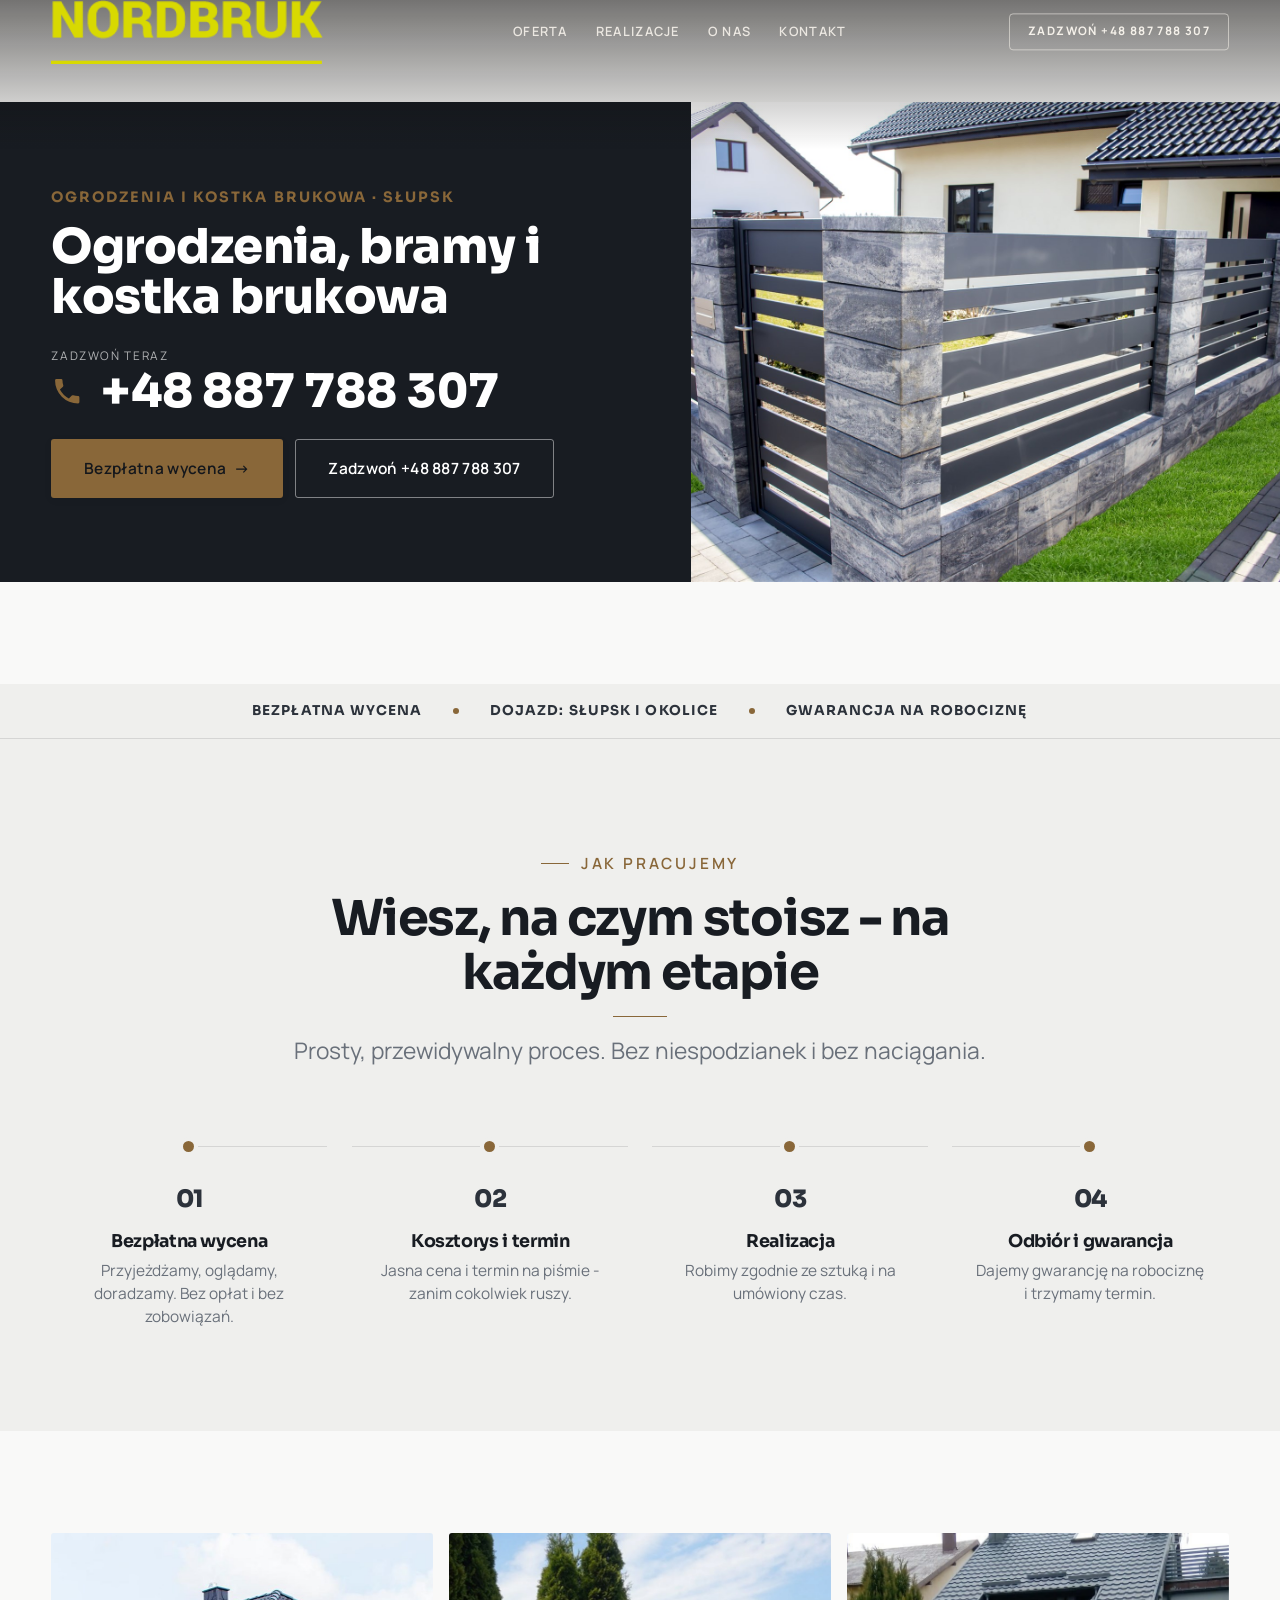
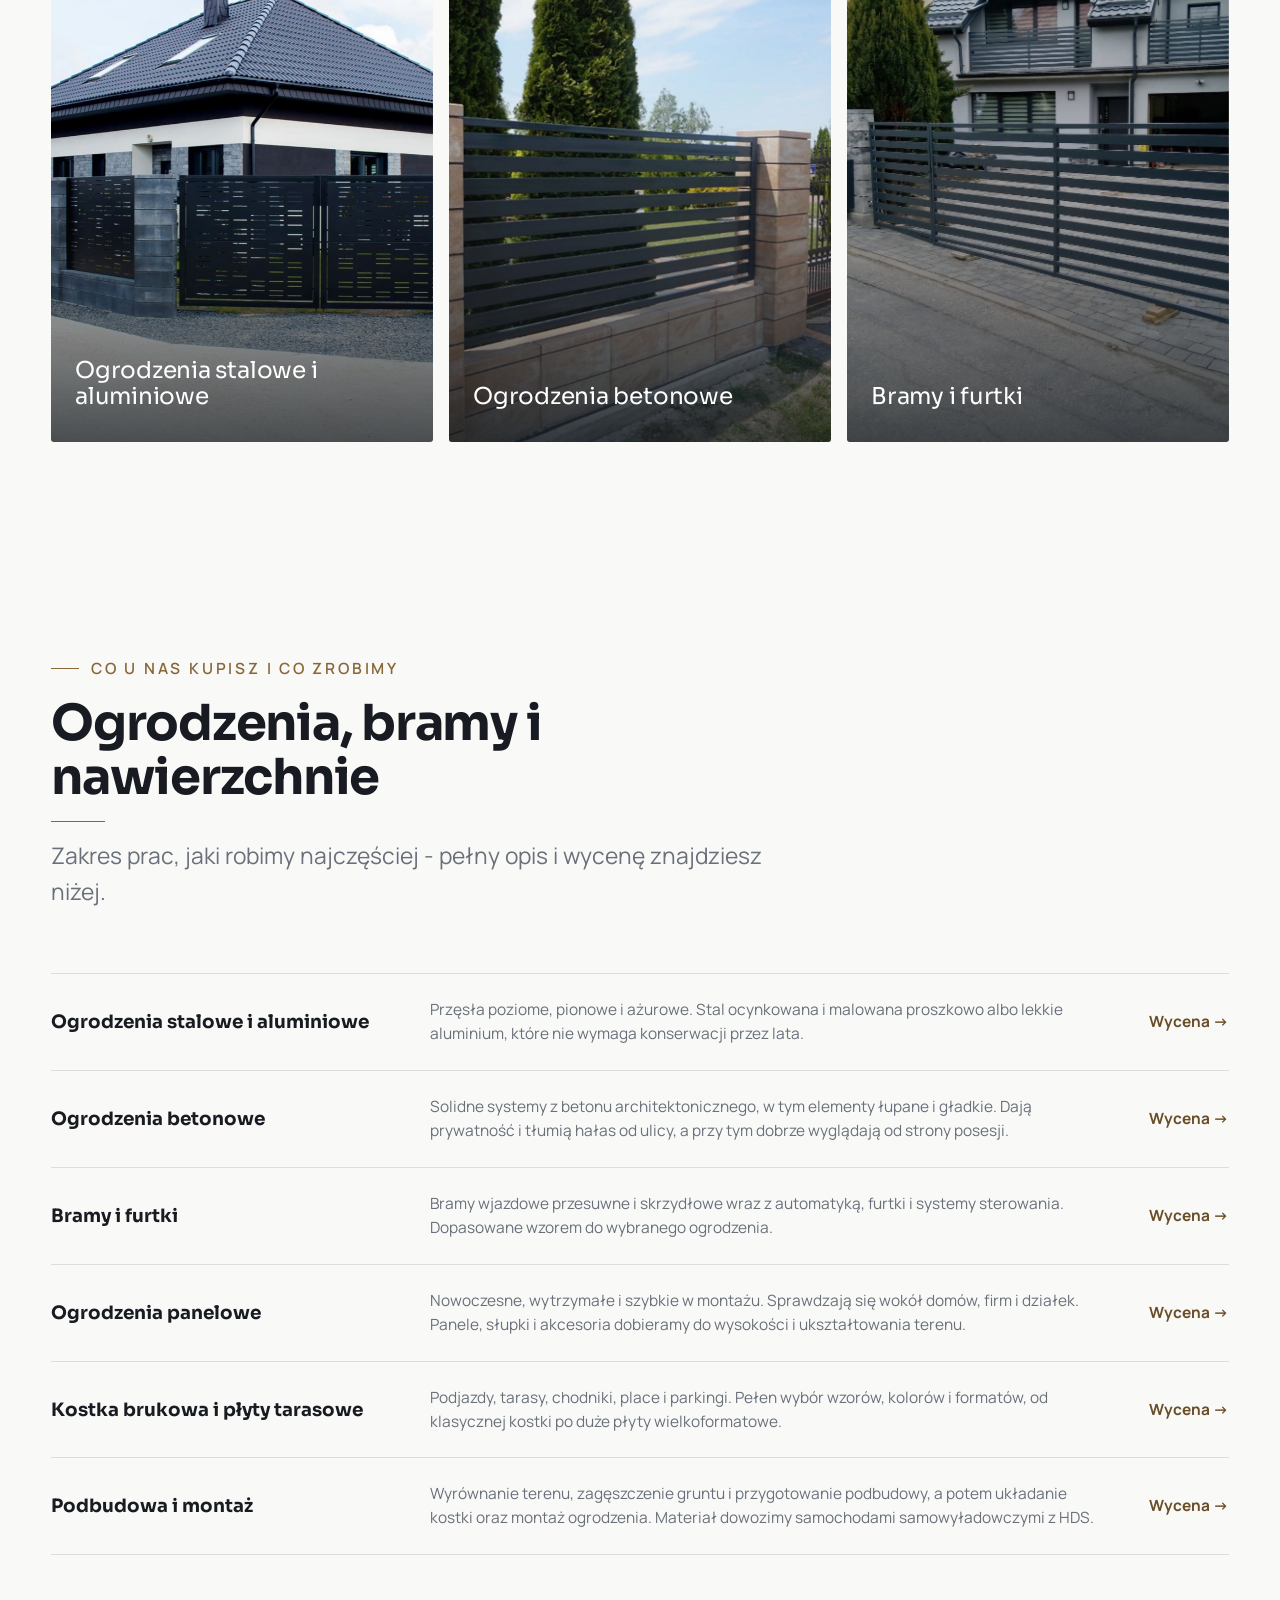
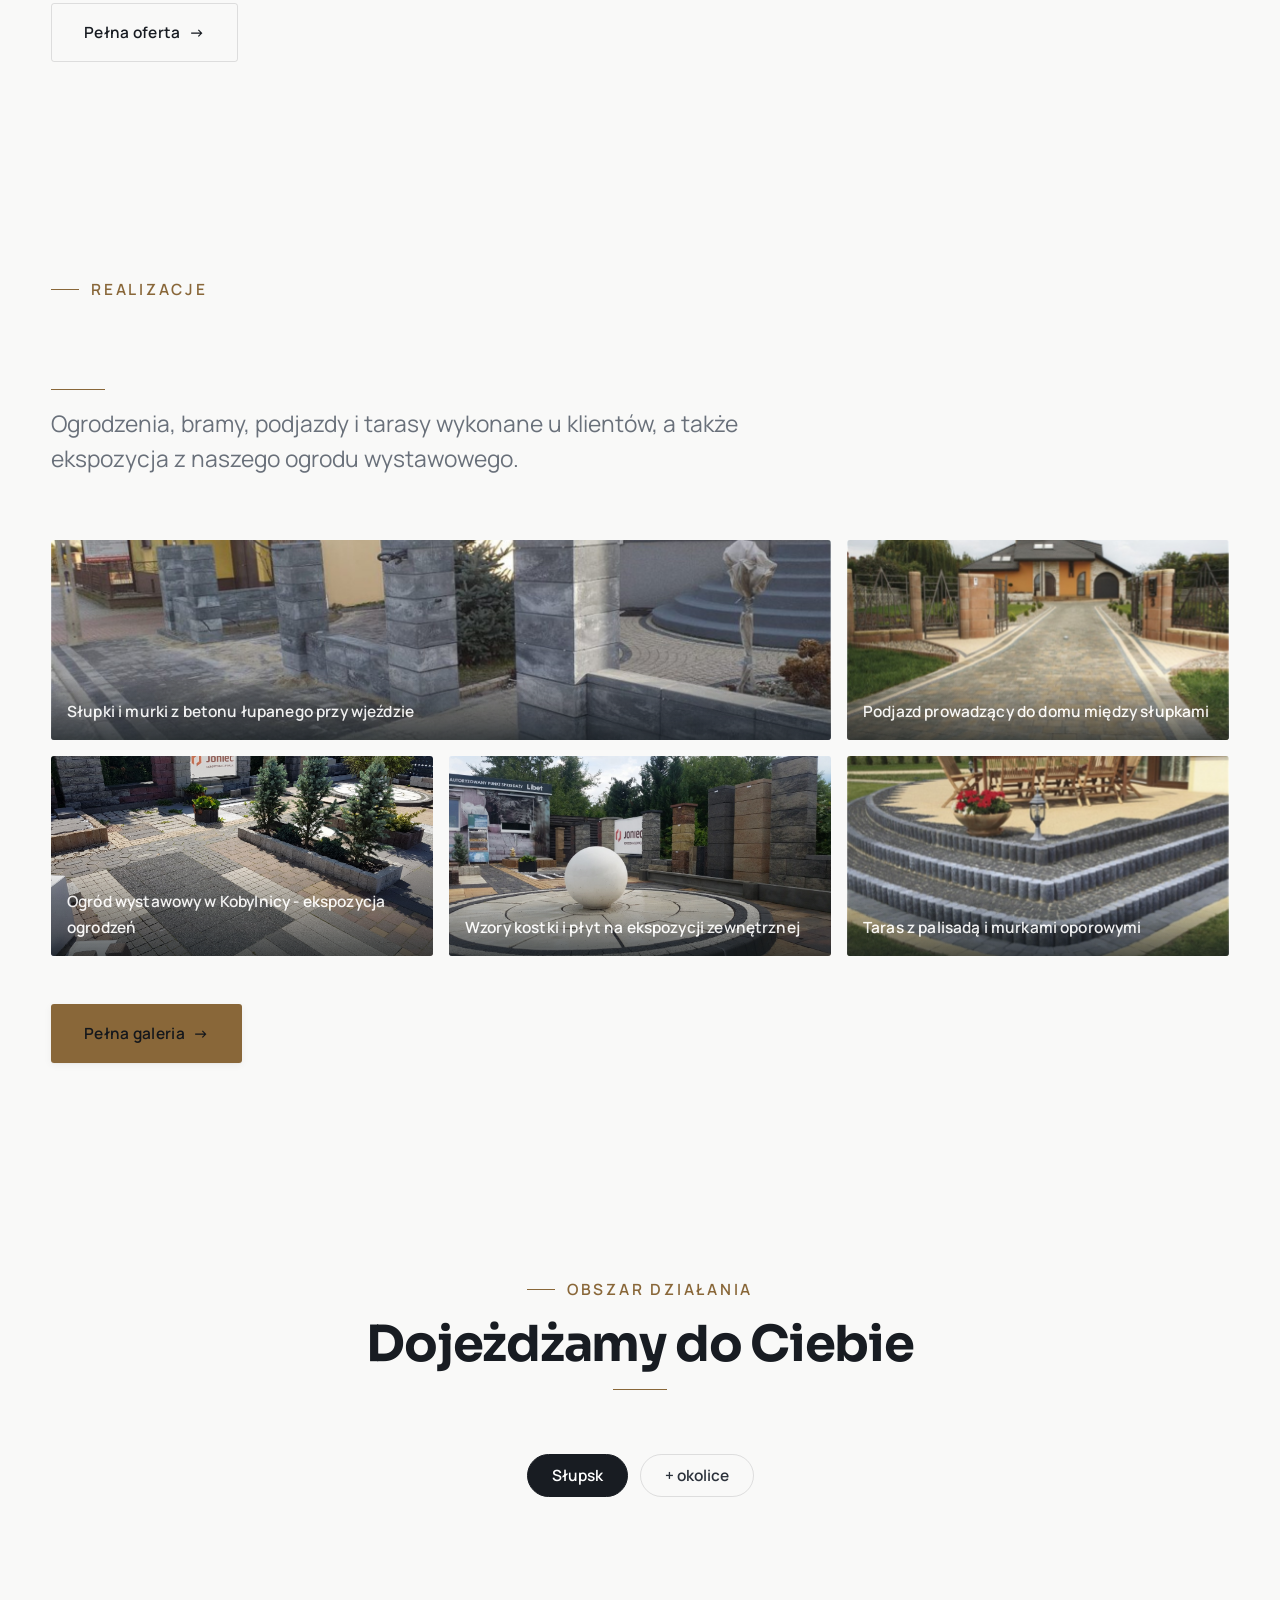
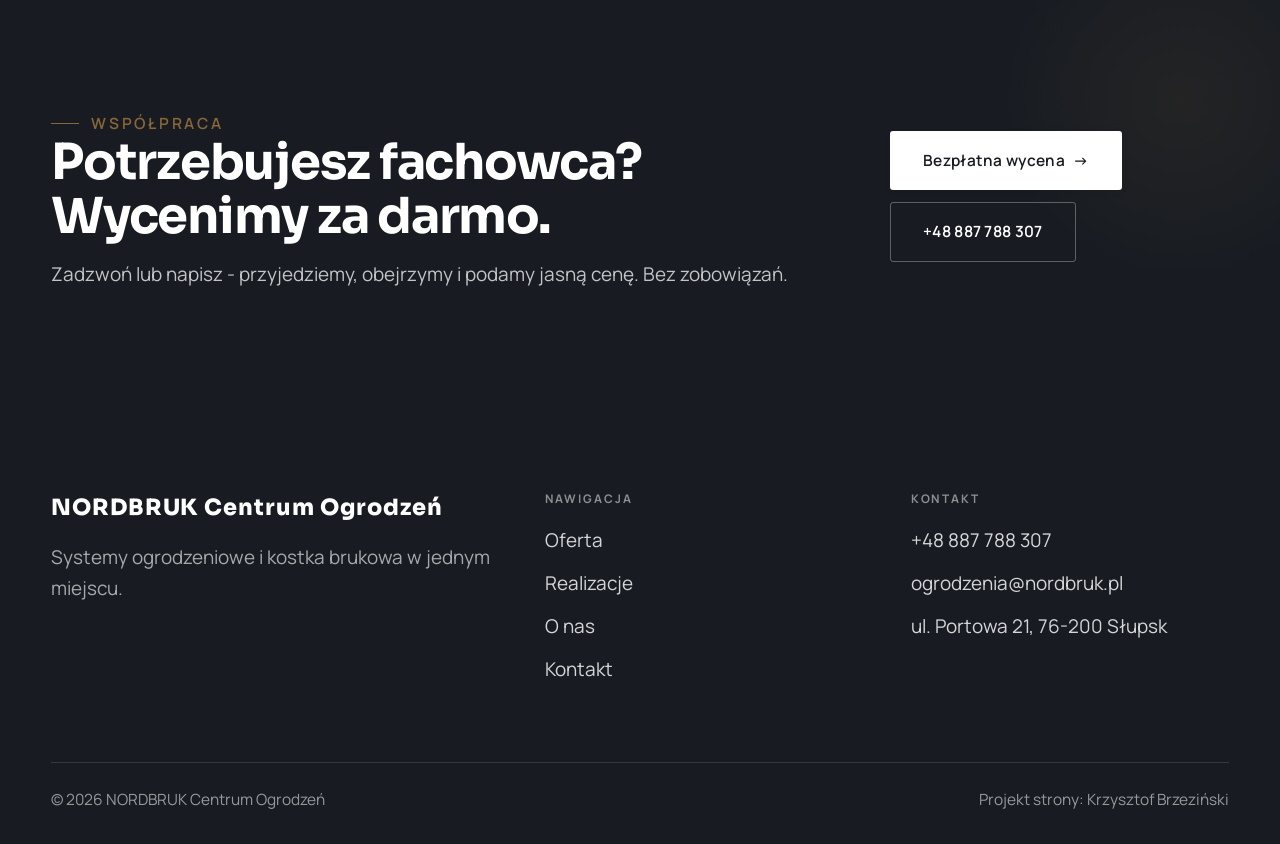
==== index.html @ c4a58d05 "Strona demo: nordbruk-centrum-ogrodzen" ====
<!DOCTYPE html>
<html lang="pl">
<head>
<meta charset="UTF-8">
<meta name="viewport" content="width=device-width, initial-scale=1.0">
<title>NORDBRUK Centrum Ogrodzeń - Ogrodzenia i kostka brukowa · Słupsk</title>
<meta name="description" content="NORDBRUK Centrum Ogrodzeń w Słupsku - systemy ogrodzeniowe panelowe, betonowe, stalowe i aluminiowe, bramy i furtki oraz kostka brukowa. Sprzedaż, doradztwo, projekt i montaż. Ogród wystawowy w Kobylnicy, salon przy ul. Portowej 21 w Słupsku. Zadzwoń: 887 788 307.">
<link rel="preconnect" href="https://fonts.googleapis.com">
<link rel="preconnect" href="https://fonts.gstatic.com" crossorigin>
<link href="https://fonts.googleapis.com/css2?family=Sora:wght@600;700;800&family=Manrope:wght@400;500;600&display=swap" rel="stylesheet">
<link rel="stylesheet" href="assets/styles.css">
</head>
<body>

<header class="nav">
  <div class="wrap nav-inner">
    <a class="brand brand-has-logo" href="index.html"><img class="brand-logo" src="img/logo.png" alt="NORDBRUK Centrum Ogrodzeń"></a>
    <nav class="nav-links">
      <a href="oferta.html">Oferta</a>
      <a href="realizacje.html">Realizacje</a>
      <a href="o-nas.html">O nas</a>
      <a href="kontakt.html">Kontakt</a>
      <a href="tel:+48887788307" class="btn btn-accent">Zadzwoń +48 887 788 307</a>
    </nav>
    <button class="nav-toggle" aria-label="Menu"><span></span><span></span><span></span></button>
  </div>
</header>

<section class="hero-fach">
  <img class="hf-photo" src="img/hero.jpg" data-rotate="img/g13.jpg|img/g14.jpg" alt="NORDBRUK Centrum Ogrodzeń">
  <div class="hf-panel">
      <span class="hf-kicker">Ogrodzenia i kostka brukowa · Słupsk</span>
      <h1 class="hf-title">Ogrodzenia, bramy i kostka brukowa</h1>
      <a class="hf-phone" href="tel:+48887788307"><span class="hf-phone-lab">Zadzwoń teraz</span><span class="hf-phone-num"><svg class="ico-tel" width="16" height="16" viewBox="0 0 24 24" fill="none" aria-hidden="true"><path d="M6.6 10.8a15.5 15.5 0 0 0 6.6 6.6l2.2-2.2a1 1 0 0 1 1-.24 11.4 11.4 0 0 0 3.6.58 1 1 0 0 1 1 1V20a1 1 0 0 1-1 1A17 17 0 0 1 3 4a1 1 0 0 1 1-1h3.5a1 1 0 0 1 1 1c0 1.25.2 2.46.58 3.6a1 1 0 0 1-.25 1l-2.23 2.2Z" fill="currentColor"/></svg> +48 887 788 307</span></a>
      <div class="hf-actions">
        <a href="kontakt.html" class="btn btn-accent">Bezpłatna wycena <span class="arr">→</span></a>
        <a href="tel:+48887788307" class="btn btn-ghost hf-ghost">Zadzwoń +48 887 788 307</a>
      </div>
  </div>
</section>
<section class="fach-promise">
  <div class="wrap">
    <ul class="fp-row reveal"><li>Bezpłatna wycena</li><li>Dojazd: Słupsk i okolice</li><li>Gwarancja na robociznę</li></ul>
  </div>
</section>
<section class="proces fachowcy">
  <div class="wrap">
    <div class="head center reveal">
      <span class="eyebrow">Jak pracujemy</span>
      <h2>Wiesz, na czym stoisz - na każdym etapie</h2>
      <p>Prosty, przewidywalny proces. Bez niespodzianek i bez naciągania.</p>
    </div>
    <ol class="proces-line">
      <li class="reveal"><span class="pno">01</span><h3>Bezpłatna wycena</h3><p>Przyjeżdżamy, oglądamy, doradzamy. Bez opłat i bez zobowiązań.</p></li>
      <li class="reveal"><span class="pno">02</span><h3>Kosztorys i termin</h3><p>Jasna cena i termin na piśmie - zanim cokolwiek ruszy.</p></li>
      <li class="reveal"><span class="pno">03</span><h3>Realizacja</h3><p>Robimy zgodnie ze sztuką i na umówiony czas.</p></li>
      <li class="reveal"><span class="pno">04</span><h3>Odbiór i gwarancja</h3><p>Dajemy gwarancję na robociznę i trzymamy termin.</p></li>
    </ol>
  </div>
</section>
<section class="gateways-band">
  <div class="wrap">
    <div class="gateways">
      <a href="oferta.html" class="gateway reveal"><img src="img/g1.jpg" alt="Ogrodzenia stalowe i aluminiowe" loading="lazy"><span class="g-ttl">Ogrodzenia stalowe i aluminiowe</span></a>
      <a href="oferta.html" class="gateway reveal"><img src="img/g2.jpg" alt="Ogrodzenia betonowe" loading="lazy"><span class="g-ttl">Ogrodzenia betonowe</span></a>
      <a href="oferta.html" class="gateway reveal"><img src="img/g3.jpg" alt="Bramy i furtki" loading="lazy"><span class="g-ttl">Bramy i furtki</span></a>
    </div>
  </div>
</section>
<section class="fach-uslugi">
  <div class="wrap">
    <div class="head reveal">
      <span class="eyebrow">Co u nas kupisz i co zrobimy</span>
      <h2>Ogrodzenia, bramy i nawierzchnie</h2>
      <p>Zakres prac, jaki robimy najczęściej - pełny opis i wycenę znajdziesz niżej.</p>
    </div>
    <ul class="fu-list">
      <li class="fu-row reveal"><div class="fu-name">Ogrodzenia stalowe i aluminiowe</div><div class="fu-desc">Przęsła poziome, pionowe i ażurowe. Stal ocynkowana i malowana proszkowo albo lekkie aluminium, które nie wymaga konserwacji przez lata.</div><a class="fu-cta" href="kontakt.html">Wycena <span class="arr">→</span></a></li>
      <li class="fu-row reveal"><div class="fu-name">Ogrodzenia betonowe</div><div class="fu-desc">Solidne systemy z betonu architektonicznego, w tym elementy łupane i gładkie. Dają prywatność i tłumią hałas od ulicy, a przy tym dobrze wyglądają od strony posesji.</div><a class="fu-cta" href="kontakt.html">Wycena <span class="arr">→</span></a></li>
      <li class="fu-row reveal"><div class="fu-name">Bramy i furtki</div><div class="fu-desc">Bramy wjazdowe przesuwne i skrzydłowe wraz z automatyką, furtki i systemy sterowania. Dopasowane wzorem do wybranego ogrodzenia.</div><a class="fu-cta" href="kontakt.html">Wycena <span class="arr">→</span></a></li>
      <li class="fu-row reveal"><div class="fu-name">Ogrodzenia panelowe</div><div class="fu-desc">Nowoczesne, wytrzymałe i szybkie w montażu. Sprawdzają się wokół domów, firm i działek. Panele, słupki i akcesoria dobieramy do wysokości i ukształtowania terenu.</div><a class="fu-cta" href="kontakt.html">Wycena <span class="arr">→</span></a></li>
      <li class="fu-row reveal"><div class="fu-name">Kostka brukowa i płyty tarasowe</div><div class="fu-desc">Podjazdy, tarasy, chodniki, place i parkingi. Pełen wybór wzorów, kolorów i formatów, od klasycznej kostki po duże płyty wielkoformatowe.</div><a class="fu-cta" href="kontakt.html">Wycena <span class="arr">→</span></a></li>
      <li class="fu-row reveal"><div class="fu-name">Podbudowa i montaż</div><div class="fu-desc">Wyrównanie terenu, zagęszczenie gruntu i przygotowanie podbudowy, a potem układanie kostki oraz montaż ogrodzenia. Materiał dowozimy samochodami samowyładowczymi z HDS.</div><a class="fu-cta" href="kontakt.html">Wycena <span class="arr">→</span></a></li>
    </ul>
    <div style="margin-top:var(--space-7)" class="reveal"><a href="oferta.html" class="btn btn-ghost">Pełna oferta <span class="arr">→</span></a></div>
  </div>
</section>
<section>
  <div class="wrap">
    <div class="head reveal">
      <span class="eyebrow">Realizacje</span>
      <h2>Nasze realizacje</h2>
      <p>Ogrodzenia, bramy, podjazdy i tarasy wykonane u klientów, a także ekspozycja z naszego ogrodu wystawowego.</p>
    </div>
    <div class="gallery">
      <div class="tile t-two3 reveal"><img src="img/g4.jpg" alt="Słupki i murki z betonu łupanego przy wjeździe" loading="lazy"><div class="cap">Słupki i murki z betonu łupanego przy wjeździe</div></div>
      <div class="tile t-third reveal"><img src="img/g5.jpg" alt="Podjazd prowadzący do domu między słupkami" loading="lazy"><div class="cap">Podjazd prowadzący do domu między słupkami</div></div>
      <div class="tile t-third reveal"><img src="img/g6.jpg" alt="Ogród wystawowy w Kobylnicy - ekspozycja ogrodzeń" loading="lazy"><div class="cap">Ogród wystawowy w Kobylnicy - ekspozycja ogrodzeń</div></div>
      <div class="tile t-third reveal"><img src="img/g7.jpg" alt="Wzory kostki i płyt na ekspozycji zewnętrznej" loading="lazy"><div class="cap">Wzory kostki i płyt na ekspozycji zewnętrznej</div></div>
      <div class="tile t-third reveal"><img src="img/g8.jpg" alt="Taras z palisadą i murkami oporowymi" loading="lazy"><div class="cap">Taras z palisadą i murkami oporowymi</div></div>
    </div>
    <div style="margin-top:var(--space-7)" class="reveal"><a href="realizacje.html" class="btn btn-accent">Pełna galeria <span class="arr">→</span></a></div>
  </div>
</section>
<section class="obszar">
  <div class="wrap">
    <div class="head center reveal">
      <span class="eyebrow">Obszar działania</span>
      <h2>Dojeżdżamy do Ciebie</h2>
    </div>
    <ul class="obszar-list reveal"><li class="is-home">Słupsk</li><li>+ okolice</li></ul>
  </div>
</section>
<section class="cta">
  <div class="wrap">
    <div class="reveal">
      <span class="eyebrow">Współpraca</span>
      <h2>Potrzebujesz fachowca? Wycenimy za darmo.</h2>
      <p>Zadzwoń lub napisz - przyjedziemy, obejrzymy i podamy jasną cenę. Bez zobowiązań.</p>
    </div>
    <div class="cta-actions reveal">
      <a href="kontakt.html" class="btn btn-light">Bezpłatna wycena <span class="arr">→</span></a>
      <a href="tel:+48887788307" class="btn btn-ghost" style="color:#fff;border-color:rgba(255,255,255,.3)">+48 887 788 307</a>
    </div>
  </div>
</section>

<footer>
  <div class="wrap">
    <div class="foot-grid">
      <div class="foot-brand">
        <div class="name">NORDBRUK Centrum Ogrodzeń</div>
        <p>Systemy ogrodzeniowe i kostka brukowa w jednym miejscu.</p>
      </div>
      <div class="foot-col">
        <h4>Nawigacja</h4>
        <a href="oferta.html">Oferta</a>
        <a href="realizacje.html">Realizacje</a>
        <a href="o-nas.html">O nas</a>
        <a href="kontakt.html">Kontakt</a>
      </div>
      <div class="foot-col">
        <h4>Kontakt</h4>
        <a href="tel:+48887788307">+48 887 788 307</a>
        <a href="mailto:ogrodzenia@nordbruk.pl">ogrodzenia@nordbruk.pl</a>
        <p>ul. Portowa 21, 76-200 Słupsk</p>
      </div>
    </div>
    <div class="foot-bot">
      <span>© 2026 NORDBRUK Centrum Ogrodzeń</span>
      <span>Projekt strony: Krzysztof Brzeziński</span>
    </div>
  </div>
</footer>
<div class="sticky-call"><a class="sc-call" href="tel:+48887788307"><svg class="ico-tel" width="16" height="16" viewBox="0 0 24 24" fill="none" aria-hidden="true"><path d="M6.6 10.8a15.5 15.5 0 0 0 6.6 6.6l2.2-2.2a1 1 0 0 1 1-.24 11.4 11.4 0 0 0 3.6.58 1 1 0 0 1 1 1V20a1 1 0 0 1-1 1A17 17 0 0 1 3 4a1 1 0 0 1 1-1h3.5a1 1 0 0 1 1 1c0 1.25.2 2.46.58 3.6a1 1 0 0 1-.25 1l-2.23 2.2Z" fill="currentColor"/></svg> Zadzwoń</a><a class="sc-quote" href="kontakt.html">Bezpłatna wycena</a></div>

<script src="assets/main.js"></script>
</body>
</html>
---- assets/styles.css ----
/* ============================================================
   STOLBASZ — premium, architektoniczny B2B fit-out
   Jasna paleta, zero brązu. System wg premium-web-craft.
   Projekt strony: Krzysztof Brzeziński
   ============================================================ */

:root{
  /* PALETA — jasna, architektoniczna, chłodna */
  --paper:#F3F4F6;          /* główne tło */
  --paper-2:#E4E7EB;        /* sekcje alternatywne (chłodny jasny szary) */
  --paper-3:#E4E7EB;        /* delikatne wypełnienia */
  --ink:#181C22;            /* tekst główny — chłodny grafit */
  --ink-soft:#2C323B;       /* nagłówki drugorzędne */
  --muted:#69707A;          /* tekst poboczny */
  --line:rgba(24,28,34,.12);/* hairline */
  --accent:#F2CE1B;         /* stonowany petrol-slate — jedyny akcent */
  --accent-d:#C9A400;
  --accent-soft:rgba(242,206,27,.10);
  --dark:#181C22;           /* sekcje ciemne (stopka/CTA) */

  /* ODSTĘPY — skala 4/8 */
  --space-1:4px; --space-2:8px; --space-3:12px; --space-4:16px; --space-5:24px;
  --space-6:32px; --space-7:48px; --space-8:64px; --space-9:96px; --space-10:128px;

  /* TYPOGRAFIA — fluid clamp() (skala podbita 16.07.2026: większe, czytelniejsze litery — uwaga Adama) */
  --text-sm:clamp(.9rem,.87rem + .12vw,1rem);
  --text-base:clamp(1.08rem,1.04rem + .18vw,1.2rem);
  --text-lg:clamp(1.24rem,1.15rem + .34vw,1.44rem);
  --text-h3:clamp(1.34rem,1.22rem + .55vw,1.66rem);
  --text-h2:clamp(2.1rem,1.66rem + 2.1vw,3.1rem);
  --text-h1:clamp(2.9rem,2.1rem + 4vw,5.1rem);

  /* PROMIENIE — architektoniczne, raczej ostre */
  --r-sm:3px; --r-md:6px; --r-lg:10px;

  /* RUCH */
  --ease:cubic-bezier(.25,.46,.45,.94); --dur:.24s;

  /* CIENIE — miękkie, warstwowe */
  --sh-sm:0 1px 2px rgba(16,24,32,.04), 0 2px 8px rgba(16,24,32,.05);
  --sh-md:0 2px 6px rgba(16,24,32,.05), 0 12px 28px -8px rgba(16,24,32,.12);
  --sh-lg:0 6px 14px rgba(16,24,32,.07), 0 26px 56px -18px rgba(16,24,32,.22);

  --hairline:1px solid var(--line);

  --font-display:'Sora','Manrope',sans-serif;
  --font-body:'Manrope',sans-serif;
}

*{box-sizing:border-box;margin:0;padding:0}
html{scroll-behavior:smooth}
body{
  font-family:var(--font-body);
  font-size:var(--text-base);
  line-height:1.65;
  color:var(--ink);
  background:var(--paper);
  -webkit-font-smoothing:antialiased;
  text-rendering:optimizeLegibility;
}
img{max-width:100%;display:block}
a{color:inherit;text-decoration:none}

.wrap{width:min(92%,1180px);margin-inline:auto}
section{padding-block:clamp(52px,6.5vw,96px)}

h1,h2,h3{font-family:var(--font-display);font-weight:700;line-height:1.08;letter-spacing:-.02em;color:var(--ink)}
h1{font-size:var(--text-h1);letter-spacing:-.035em}
h2{font-size:var(--text-h2);letter-spacing:-.025em}
h3{font-size:var(--text-h3)}
p{max-width:65ch}

.eyebrow{
  font-family:var(--font-body);
  font-size:var(--text-sm);
  font-weight:600;
  letter-spacing:.18em;
  text-transform:uppercase;
  color:var(--accent);
  display:inline-flex;align-items:center;gap:var(--space-3);
}
.eyebrow::before{content:"";width:28px;height:1px;background:var(--accent);display:inline-block}

.muted{color:var(--muted)}
.lead{font-size:var(--text-lg);line-height:1.55;color:var(--ink-soft);max-width:50ch}

/* ---------- BUTTONS ---------- */
.btn{
  display:inline-flex;align-items:center;gap:var(--space-2);
  font-weight:600;font-size:var(--text-sm);letter-spacing:.02em;
  padding:var(--space-4) var(--space-6);
  border-radius:var(--r-sm);
  transition:transform var(--dur) var(--ease),box-shadow var(--dur) var(--ease),background var(--dur) var(--ease);
  cursor:pointer;border:1px solid transparent;
}
.btn-accent{background:var(--accent);color:#fff;box-shadow:var(--sh-sm)}
.btn-accent:hover{background:var(--accent-d);transform:translateY(-2px);box-shadow:var(--sh-md)}
.btn-accent:active{transform:translateY(0);box-shadow:var(--sh-sm)}
.btn-ghost{background:transparent;color:var(--ink);border-color:var(--line)}
.btn-ghost:hover{border-color:var(--accent);color:var(--accent);transform:translateY(-2px)}
.btn-light{background:#fff;color:var(--ink);box-shadow:var(--sh-sm)}
.btn-light:hover{transform:translateY(-2px);box-shadow:var(--sh-md)}
.btn .arr{transition:transform var(--dur) var(--ease)}
.btn:hover .arr{transform:translateX(4px)}

/* ---------- NAV ---------- */
.nav{
  position:sticky;top:0;z-index:50;
  background:color-mix(in srgb,var(--paper) 88%,transparent);
  backdrop-filter:saturate(140%) blur(10px);
  border-bottom:var(--hairline);
}
.nav-inner{display:flex;align-items:center;justify-content:space-between;height:72px}
.brand{display:flex;flex-direction:column;line-height:1}
.brand .name{font-family:var(--font-display);font-weight:800;font-size:1.35rem;letter-spacing:.04em}
.brand .sub{font-size:.62rem;letter-spacing:.34em;text-transform:uppercase;color:var(--muted);margin-top:5px}
.nav-links{display:flex;align-items:center;gap:var(--space-6)}
.nav-links a{font-size:var(--text-sm);font-weight:500;color:var(--ink-soft);position:relative;padding-block:4px;transition:color var(--dur) var(--ease)}
.nav-links a::after{content:"";position:absolute;left:0;bottom:0;width:0;height:1.5px;background:var(--accent);transition:width var(--dur) var(--ease)}
.nav-links a:hover,.nav-links a.active{color:var(--ink)}
.nav-links a:hover::after,.nav-links a.active::after{width:100%}
.nav-links .btn{padding:var(--space-2) var(--space-5)}
/* przyciski w nav: właściwy kolor (przebij .nav-links a) + bez podkreślenia */
.nav-links a.btn-accent{color:#fff}
.nav-links a.btn-ghost,.nav-links a.btn-light{color:var(--ink)}
.nav-links a.btn::after{display:none}
.nav-toggle{display:none;background:none;border:none;cursor:pointer;flex-direction:column;gap:5px;padding:8px}
.nav-toggle span{width:24px;height:2px;background:var(--ink);transition:var(--dur)}

/* ---------- HERO (split) ---------- */
.hero{position:relative;overflow:hidden;border-bottom:var(--hairline)}
.hero-grid{display:grid;grid-template-columns:1.05fr .95fr;gap:clamp(24px,4vw,60px);align-items:center;
  padding-block:clamp(36px,4.5vw,64px)}
.hero-copy .eyebrow{margin-bottom:var(--space-5)}
.hero-copy h1{margin-bottom:var(--space-5)}
.hero-copy .lead{margin-bottom:var(--space-7)}
.hero-actions{display:flex;flex-wrap:wrap;gap:var(--space-4)}
.hero-art{position:relative;aspect-ratio:4/3;border-radius:var(--r-lg);overflow:hidden;box-shadow:var(--sh-lg)}
.hero-art img{width:100%;height:100%;object-fit:cover}
.hero-art::after{content:"";position:absolute;inset:0;background:linear-gradient(180deg,transparent 55%,rgba(18,24,28,.28))}
.hero-badge{position:absolute;left:var(--space-5);bottom:var(--space-5);z-index:2;
  background:rgba(252,252,251,.94);backdrop-filter:blur(4px);
  border-radius:var(--r-md);padding:var(--space-4) var(--space-5);box-shadow:var(--sh-md);max-width:78%}
.hero-badge strong{display:block;font-family:var(--font-display);font-size:1rem;letter-spacing:-.01em}
.hero-badge span{font-size:var(--text-sm);color:var(--muted)}

/* ---------- HERO duży / kinowy (strona główna) ---------- */
.hero-cine{position:relative;min-height:clamp(560px,82vh,840px);min-height:clamp(560px,82svh,840px);display:flex;align-items:center;overflow:hidden;border-bottom:var(--hairline)}
.hero-cine>img{position:absolute;inset:0;width:100%;height:100%;object-fit:cover;z-index:0}
.hero-cine::after{content:"";position:absolute;inset:0;z-index:1;
  background:linear-gradient(95deg,rgba(13,18,23,.86) 0%,rgba(13,18,23,.64) 32%,rgba(13,18,23,.24) 62%,rgba(13,18,23,.04) 100%)}
.hero-cine .wrap{position:relative;z-index:2;padding-block:var(--space-8)}
.hero-cine .hero-copy{max-width:660px}
.hero-cine .eyebrow{color:#fff;margin-bottom:var(--space-5)}
.hero-cine .eyebrow::before{background:#fff}
.hero-cine h1{color:#fff;margin-bottom:var(--space-5);font-size:clamp(2.9rem,2rem + 4.4vw,5.2rem)}
.hero-cine .lead{color:rgba(255,255,255,.92);max-width:48ch;margin-bottom:var(--space-7)}
.hero-cine .hero-actions{display:flex;flex-wrap:wrap;gap:var(--space-4)}
@media(max-width:680px){
  .hero-cine{min-height:clamp(520px,76vh,640px);min-height:clamp(520px,76svh,640px);align-items:flex-end}
  .hero-cine::after{background:linear-gradient(0deg,rgba(13,18,23,.9) 6%,rgba(13,18,23,.45) 55%,rgba(13,18,23,.25) 100%)}
  .hero-cine .wrap{padding-bottom:var(--space-9)}
}

/* full-bleed hero variant (podstrony) */
.pagehead{position:relative;min-height:46vh;min-height:46svh;display:flex;align-items:flex-end;overflow:hidden;border-bottom:var(--hairline)}
.pagehead img{position:absolute;inset:0;width:100%;height:100%;object-fit:cover}
.pagehead::after{content:"";position:absolute;inset:0;background:linear-gradient(180deg,rgba(18,24,28,.25),rgba(18,24,28,.62))}
.pagehead .wrap{position:relative;z-index:2;padding-block:var(--space-9);color:#fff}
.pagehead h1{color:#fff;max-width:18ch}
.pagehead .eyebrow{color:#fff}
.pagehead .eyebrow::before{background:#fff}
.pagehead p{color:rgba(255,255,255,.86);margin-top:var(--space-4);max-width:54ch}

/* ---------- STRIP (pasek skrótów / liczby) ---------- */
.strip{background:var(--dark);color:#fff}
.strip .wrap{display:grid;grid-template-columns:repeat(4,1fr);gap:var(--space-6);padding-block:var(--space-8)}
.strip .item .k{font-family:var(--font-display);font-size:clamp(1.6rem,1.2rem + 1.4vw,2.4rem);font-weight:800;letter-spacing:-.02em;color:#fff}
.strip .item .v{font-size:var(--text-sm);color:rgba(255,255,255,.66);margin-top:var(--space-2);line-height:1.45}
.strip .item{border-left:2px solid var(--accent);padding-left:var(--space-5)}

/* ---------- SECTION HEAD ---------- */
.head{max-width:48rem;margin-bottom:var(--space-8)}
.head.center{margin-inline:auto;text-align:center}
.head .eyebrow{margin-bottom:var(--space-4)}
.head h2{margin-bottom:var(--space-4)}
.head p{color:var(--muted);font-size:var(--text-lg);line-height:1.55}
.head.center p{margin-inline:auto}

/* ---------- INTRO SPLIT ---------- */
.split{display:grid;grid-template-columns:.92fr 1.08fr;gap:clamp(28px,5vw,80px);align-items:center}
.split.rev{grid-template-columns:1.08fr .92fr}
.split.rev .split-art{order:-1}
.split-art{position:relative;aspect-ratio:5/4;border-radius:var(--r-lg);overflow:hidden;box-shadow:var(--sh-lg)}
.split-art img{width:100%;height:100%;object-fit:cover}
.split-copy h2{margin-bottom:var(--space-5)}
.split-copy p+p{margin-top:var(--space-4)}
.split-copy .btn{margin-top:var(--space-6)}

/* ---------- SERVICES (zakres) ---------- */
.svc-grid{display:grid;grid-template-columns:repeat(auto-fit,minmax(280px,1fr));gap:var(--space-5)}
.svc{background:#fff;border:var(--hairline);border-radius:var(--r-md);padding:var(--space-7) var(--space-6);
  transition:transform var(--dur) var(--ease),box-shadow var(--dur) var(--ease),border-color var(--dur) var(--ease);
  position:relative;overflow:hidden}
.svc::before{content:"";position:absolute;left:0;top:0;width:3px;height:0;background:var(--accent);transition:height var(--dur) var(--ease)}
.svc:hover{transform:translateY(-4px);box-shadow:var(--sh-md);border-color:transparent}
.svc:hover::before{height:100%}
.svc .ic{font-family:var(--font-display);font-size:.8rem;font-weight:700;letter-spacing:.12em;color:var(--accent);margin-bottom:var(--space-4)}
.svc h3{margin-bottom:var(--space-3);font-size:1.22rem}
.svc p{color:var(--muted);font-size:var(--text-base);line-height:1.6}

/* big detailed service rows */
.svc-row{display:grid;grid-template-columns:.8fr 1.2fr;gap:clamp(20px,4vw,60px);align-items:center;padding-block:var(--space-8)}
.svc-row+.svc-row{border-top:var(--hairline)}
.svc-row.rev{grid-template-columns:1.2fr .8fr}
.svc-row.rev .svc-row-art{order:-1}
.svc-row-art{aspect-ratio:4/3;border-radius:var(--r-md);overflow:hidden;box-shadow:var(--sh-md)}
.svc-row-art img{width:100%;height:100%;object-fit:cover}
.svc-row h3{font-size:1.5rem;margin-bottom:var(--space-4)}
.svc-row .num{font-family:var(--font-display);font-size:.85rem;font-weight:700;letter-spacing:.14em;color:var(--accent);display:block;margin-bottom:var(--space-3)}
.svc-row ul{list-style:none;margin-top:var(--space-4);display:flex;flex-direction:column;gap:var(--space-2)}
.svc-row li{position:relative;padding-left:var(--space-5);color:var(--muted);font-size:var(--text-base)}
.svc-row li::before{content:"";position:absolute;left:0;top:.62em;width:8px;height:1px;background:var(--accent)}

/* ---------- GALLERY (realizacje) ---------- */
.gallery{display:grid;grid-template-columns:repeat(12,1fr);gap:var(--space-4);grid-auto-rows:200px}
/* GALERIA MASONRY — pionowe zdjęcia (portrety beauty/wellness) bez przycinania: kolumny, height auto */
.gallery-masonry{column-count:3;column-gap:var(--space-4)}
@media(max-width:900px){.gallery-masonry{column-count:2}}
@media(max-width:560px){.gallery-masonry{column-count:1}}
.gallery-masonry .m-tile{break-inside:avoid;margin:0 0 var(--space-4);padding:0;position:relative;overflow:hidden;border-radius:var(--r-md);border:1px solid var(--line)}
.gallery-masonry .m-tile img{width:100%;height:auto;display:block}
.gallery-masonry .m-tile .cap{position:absolute;left:0;right:0;bottom:0;padding:var(--space-4);color:#fff;background:linear-gradient(0deg,rgba(0,0,0,.55),transparent);font-size:var(--text-sm)}
.gallery-masonry .m-tile .cap small{display:block;font-weight:400;opacity:.78;letter-spacing:.04em;text-transform:uppercase;font-size:.66rem;margin-top:3px}
.tile{position:relative;overflow:hidden;border-radius:var(--r-md);box-shadow:var(--sh-sm);
  transition:transform var(--dur) var(--ease),box-shadow var(--dur) var(--ease)}
.tile img{width:100%;height:100%;object-fit:cover;transition:transform .6s var(--ease)}
.tile:hover{box-shadow:var(--sh-md)}
.tile:hover img{transform:scale(1.05)}
.tile .cap{position:absolute;left:0;right:0;bottom:0;padding:var(--space-5) var(--space-4) var(--space-4);
  background:linear-gradient(transparent,rgba(18,24,28,.78));color:#fff;
  font-size:var(--text-sm);font-weight:600;letter-spacing:.01em;
  opacity:0;transform:translateY(8px);transition:var(--dur) var(--ease)}
.tile:hover .cap{opacity:1;transform:translateY(0)}
.tile .cap small{display:block;font-weight:400;opacity:.78;letter-spacing:.04em;text-transform:uppercase;font-size:.66rem;margin-top:3px}
/* bento spans */
.t-wide{grid-column:span 6}
.t-tall{grid-column:span 6;grid-row:span 2}
.t-std{grid-column:span 6}
.t-third{grid-column:span 4}
.t-two3{grid-column:span 8}

/* ---------- TRUST / WIARYGODNOŚĆ ---------- */
.trust{background:var(--paper-2)}
.trust-grid{display:grid;grid-template-columns:repeat(auto-fit,minmax(240px,1fr));gap:var(--space-5);margin-top:var(--space-7)}
.trust-card{background:#fff;border-radius:var(--r-md);padding:var(--space-7) var(--space-6);box-shadow:var(--sh-sm);border-top:3px solid var(--accent)}
.trust-card .big{font-family:var(--font-display);font-size:clamp(1.8rem,1.3rem + 1.6vw,2.6rem);font-weight:800;letter-spacing:-.02em;color:var(--ink);line-height:1}
.trust-card h3{font-size:1.12rem;margin:var(--space-3) 0 var(--space-2)}
.trust-card p{color:var(--muted);font-size:var(--text-base);line-height:1.55}

/* ---------- CTA band ---------- */
.cta{background:var(--dark);color:#fff;position:relative;overflow:hidden}
.cta .wrap{display:grid;grid-template-columns:1.4fr .6fr;gap:var(--space-7);align-items:center;position:relative;z-index:2}
.cta h2{color:#fff;max-width:20ch}
.cta p{color:rgba(255,255,255,.74);margin-top:var(--space-4)}
.cta-actions{display:flex;flex-direction:column;gap:var(--space-3);align-items:flex-start}
.cta::before{content:"";position:absolute;right:-80px;top:-80px;width:360px;height:360px;border-radius:50%;
  background:radial-gradient(circle,var(--accent-soft),transparent 70%)}

/* ---------- CONTACT ---------- */
.contact-grid{display:grid;grid-template-columns:.85fr 1.15fr;gap:clamp(28px,4vw,56px);align-items:start}
.info-list{display:flex;flex-direction:column;gap:var(--space-2)}
.info-row{display:flex;gap:var(--space-4);align-items:flex-start;padding-block:var(--space-4);border-bottom:var(--hairline)}
.info-row .ic{flex:none;width:42px;height:42px;display:grid;place-items:center;border-radius:50%;
  background:var(--accent-soft);color:var(--accent);font-size:1.05rem}
.info-row .lbl{font-size:.72rem;letter-spacing:.14em;text-transform:uppercase;color:var(--muted)}
.info-row .val{font-weight:600;font-size:var(--text-base);margin-top:2px}
.info-row a.val:hover{color:var(--accent)}
.map{border:none;border-radius:var(--r-lg);box-shadow:var(--sh-md);width:100%;height:100%;min-height:380px;filter:grayscale(.2) contrast(1.02)}
.form{background:#fff;border:var(--hairline);border-radius:var(--r-lg);padding:clamp(24px,3vw,40px);box-shadow:var(--sh-sm)}
.form .fld{margin-bottom:var(--space-5)}
.form label{display:block;font-size:var(--text-sm);font-weight:600;margin-bottom:var(--space-2)}
.form input,.form textarea{width:100%;font-family:inherit;font-size:var(--text-base);color:var(--ink);
  padding:var(--space-4);border:var(--hairline);border-radius:var(--r-sm);background:var(--paper);transition:border-color var(--dur)}
.form input:focus,.form textarea:focus{outline:none;border-color:var(--accent);background:#fff}
.form textarea{resize:vertical;min-height:120px}
.form .note{font-size:var(--text-sm);color:var(--muted);margin-top:var(--space-3)}

/* ---------- FOOTER ---------- */
footer{background:var(--dark);color:#fff;padding-block:var(--space-9) var(--space-6)}
.foot-grid{display:grid;grid-template-columns:1.4fr 1fr 1fr;gap:var(--space-7);margin-bottom:var(--space-8)}
.foot-brand .name{font-family:var(--font-display);font-weight:800;font-size:1.4rem;letter-spacing:.04em}
.foot-brand p{color:rgba(255,255,255,.62);margin-top:var(--space-4);font-size:var(--text-base);max-width:38ch}
.foot-col h4{font-size:.74rem;letter-spacing:.16em;text-transform:uppercase;color:rgba(255,255,255,.5);margin-bottom:var(--space-4)}
.foot-col a,.foot-col p{display:block;color:rgba(255,255,255,.82);font-size:var(--text-base);margin-bottom:var(--space-3)}
.foot-col a:hover{color:#fff}
.foot-bot{border-top:1px solid rgba(255,255,255,.12);padding-top:var(--space-5);display:flex;justify-content:space-between;flex-wrap:wrap;gap:var(--space-3);
  font-size:var(--text-sm);color:rgba(255,255,255,.55)}
.foot-bot a:hover{color:#fff}

/* ---------- REVEAL ---------- */
.reveal{opacity:0;transform:translateY(22px);transition:opacity .6s var(--ease),transform .6s var(--ease)}
.reveal.in{opacity:1;transform:none}

/* ---------- RESPONSIVE ---------- */
@media(max-width:920px){
  .hero-grid,.split,.split.rev,.svc-row,.svc-row.rev,.cta .wrap,.contact-grid,.foot-grid{grid-template-columns:1fr}
  .split.rev .split-art,.svc-row.rev .svc-row-art{order:0}
  .hero-art{aspect-ratio:16/10;max-height:420px}
  .strip .wrap{grid-template-columns:repeat(2,1fr);gap:var(--space-7)}
  .gallery{grid-auto-rows:180px}
  .t-wide,.t-tall,.t-std,.t-third,.t-two3{grid-column:span 6}
  .t-tall{grid-row:span 1}
  .cta-actions{flex-direction:row;flex-wrap:wrap}
  .foot-grid{gap:var(--space-6)}
}
@media(max-width:680px){
  .nav-links{position:fixed;inset:72px 0 auto 0;background:var(--paper);flex-direction:column;align-items:stretch;
    gap:0;padding:var(--space-4) 6%;border-bottom:var(--hairline);box-shadow:var(--sh-md);
    transform:translateY(-120%);transition:transform var(--dur) var(--ease)}
  .nav-links.open{transform:translateY(0)}
  .nav-links a{padding-block:var(--space-4);border-bottom:var(--hairline)}
  .nav-links .btn{margin-top:var(--space-3);justify-content:center}
  .nav-toggle{display:flex}
  .strip .wrap{grid-template-columns:1fr}
  .gallery{grid-template-columns:repeat(6,1fr)}
  .foot-grid{grid-template-columns:1fr}
}
@media(prefers-reduced-motion:reduce){
  *{animation-duration:.01ms!important;transition:none!important}
  .reveal{opacity:1!important;transform:none!important}
  html{scroll-behavior:auto}
}

/* ============================================================
   PREMIUM LAYER — destylat deep-researchu branż (anty-AI, spokój).
   Zmienne STOLBASZ (--accent/--ink/--paper/--line/--dark). Ruch ledwo
   zauważalny, krzywa cubic-bezier(.16,.84,.44,1); prefers-reduced-motion
   pokryte blanketem wyżej. Karty hairline zamiast cieni = #1 sygnał „nie-AI".
   ============================================================ */

/* więcej oddechu między sekcjami (liderzy: 110-130px) */
section{padding-block:clamp(64px,8vw,128px)}

/* 1) Aksamitny reveal — dłuższa, miękka krzywa zamiast „skoku" */
.reveal{transition:opacity .9s cubic-bezier(.16,.84,.44,1),transform .9s cubic-bezier(.16,.84,.44,1);will-change:opacity,transform}
/* stagger TYLKO w galerii (tam pozycja = porządek dzieci) */
.gallery .reveal:nth-child(2){transition-delay:.07s}
.gallery .reveal:nth-child(3){transition-delay:.14s}
.gallery .reveal:nth-child(4){transition-delay:.21s}
.gallery .reveal:nth-child(5){transition-delay:.28s}
.gallery .reveal:nth-child(6){transition-delay:.35s}

/* 2) Hero STATYCZNY na .hero-cine — Ken Burns CAŁKIEM WYŁĄCZONY 26.06 (3. zgłoszenie Szymona).
   GENEZA: animowanie scale na <img> hero z teksturami (cegły/framugi) re-samplinguje obraz
   klatka po klatce → na części ekranów drobne drganie/shimmer = „heroshot się trzęsie".
   translateY usunięto wcześniej, scale-only + will-change/GPU NIE wystarczyły do GWARANCJI gładkości.
   Krzysztof zażądał pewności („make sure, że błąd się nie pojawi") > efekt. Zero animacji = 0% drgania.
   Delikatny zoom zostaje TYLKO w pełnoekranowych hero gastro/studio (hg-bg/hs-bg — tło, inny
   mechanizm, chwalone, nigdy nie zgłaszane). NIE wracać do KB na .hero-cine bez realnego testu
   na sprzęcie klienta — to ryzyko regresji „trzęsienia”. */
/* BEZPIECZNY "wow" na hero = jednorazowy FADE-IN (opacity), nie zoom.
   opacity nie dotyka bitmapy → gładkie na KAŻDYM zdjęciu/ekranie/GPU, zero ryzyka migotania.
   Geometryczny ruch (scale/translate) na .hero-cine jest ZAKAZANY (bramka pilnuje). */
@keyframes heroFade{from{opacity:0}to{opacity:1}}
.hero-cine>img{transform:none;animation:heroFade 1.1s ease-out both}

/* 3) Akcentowy hairline pod nagłówkiem sekcji, który „rysuje się" przy wejściu */
.head h2{position:relative;padding-bottom:18px}
.head h2::after{content:"";position:absolute;left:0;bottom:0;height:1px;width:0;background:var(--accent);transition:width 1s cubic-bezier(.16,.84,.44,1) .15s}
.head.center h2::after{left:50%;transform:translateX(-50%)}
.head.reveal.in h2::after,.head.center.reveal.in h2::after{width:54px}

/* 4) Karty HAIRLINE zamiast cieni/zaokrągleń (najmocniejszy anty-AI detal) */
.svc{background:transparent;border:1px solid var(--line);border-radius:var(--r-sm);box-shadow:none}
.svc:hover{box-shadow:none;border-color:var(--accent);transform:translateY(-3px)}
.trust-card{background:transparent;box-shadow:none;border:1px solid var(--line);border-top:2px solid var(--accent);border-radius:var(--r-sm)}
.tile{box-shadow:none;border-radius:var(--r-sm)}
.tile:hover{box-shadow:none}

/* 5) Sticky-nav kondensuje się po przewinięciu (sygnał dopracowania) */
.nav{transition:box-shadow .4s ease,background .4s ease}
.nav.is-stuck{box-shadow:0 1px 0 var(--line),0 14px 30px -24px rgba(0,0,0,.45)}
.nav-inner{transition:height .35s var(--ease)}
.nav.is-stuck .nav-inner{height:60px}

/* 6) MANIFESTO — pełnoekranowy cytat-bohater (zastępuje generyczne „Dlaczego my") */
.manifesto{background:var(--paper-2);text-align:center}
.manifesto .wrap{max-width:60rem}
.manifesto p{font-family:var(--font-display);font-style:italic;font-size:clamp(1.6rem,1rem + 2.4vw,2.8rem);line-height:1.32;color:var(--ink-soft);margin-inline:auto;max-width:26ch;position:relative;padding-top:var(--space-8)}
.manifesto p::before{content:"";position:absolute;top:0;left:50%;transform:translateX(-50%);width:54px;height:1px;background:var(--accent)}
.manifesto p span{color:var(--accent);font-style:italic}

/* 7) GATEWAYS — 3 duże bramy-zdjęcia (zamiast paska menu usług) */
.gateways{display:grid;grid-template-columns:repeat(3,1fr);gap:var(--space-4)}
.gateway{position:relative;aspect-ratio:3/4;overflow:hidden;border-radius:var(--r-sm);display:block}
.gateway img{width:100%;height:100%;object-fit:cover;transition:transform .8s var(--ease),filter .5s var(--ease)}
.gateway::after{content:"";position:absolute;inset:0;background:linear-gradient(180deg,transparent 38%,rgba(18,24,28,.74))}
.gateway:hover img{transform:scale(1.05);filter:brightness(1.05)}
.gateway .g-ttl{position:absolute;left:0;right:0;bottom:0;z-index:2;padding:var(--space-6) var(--space-5);color:#fff;font-family:var(--font-display);font-size:1.45rem;letter-spacing:-.01em;line-height:1.15}
.gateway .g-ttl small{display:block;font-family:var(--font-body);font-size:var(--text-sm);font-weight:400;opacity:.82;letter-spacing:.03em;margin-top:5px}
@media(max-width:760px){.gateways{grid-template-columns:1fr}.gateway{aspect-ratio:16/10}}

/* 8) LOGO klienta w nagłówku (gdy podane --logo) */
/* 52px domyślnie (feedback Bartka 06.07.2026: 40px ginęło, uwaga padła 3x; ~56px sprawdzone na żywym demie anna-borowiec-makeup) */
.brand-logo{height:64px;width:auto;max-width:300px;object-fit:contain;display:block}
.nav.is-stuck .brand-logo{height:52px}
@media(max-width:680px){.brand-logo{height:46px;max-width:210px}}


/* === RWD: nagłówki na wąskich ekranach (dodane 17.07.2026 razem z fixem clamp) ===
   Po przywróceniu działania clamp() dolna granica --text-h1 (2.9rem) rozpychała
   dokument przy długich polskich słowach na telefonach. Tu ją zjeżdżamy. */
@media (max-width:560px){
  :root{
    --text-h1:clamp(1.9rem, 1.15rem + 4.4vw, 2.7rem);
    --text-h2:clamp(1.5rem, 1rem + 3vw, 2.1rem);
  }
  .hero-cine h1{font-size:clamp(1.9rem, 1.15rem + 4.4vw, 2.7rem)}
  h1,h2{overflow-wrap:break-word}
}

/* GODZINY (godziny_grid z briefu) — dzień po lewej, godziny po prawej. Wcześniej BRAK stylu
   powodował sklejenie "Poniedziałek-Piątek8:00-20:00" (dodane 2026-07-21). Neutralne dla dem bez grafiku. */
.godz{display:flex;flex-direction:column;gap:2px;max-width:440px;margin-top:8px}
.godz-row{display:flex;justify-content:space-between;align-items:baseline;gap:24px;padding:10px 0;border-bottom:1px solid var(--line)}
.godz-row:last-child{border-bottom:0}
.godz-row b{font-weight:600;color:var(--ink)}
.godz-row span{color:var(--muted);white-space:nowrap}

/* === rodzina: fachowcy === */
/* ============================================================
   RODZINA: FACHOWCY (hydraulik/elektryk/remont/brukarstwo/ogrodzenia)
   Doklejane NA WIERZCH base.css. Dziedziczy paletę/fonty skórki (trade/elektryk).
   Filozofia: telefon-bohater + zaufanie + „bezpłatna wycena". Spokój, nie krzyk.
   (count-up i podwójny iframe mapy świadomie pominięte - krytyka blueprintu.)
   ============================================================ */

/* --- PROCES - oś „jak pracujemy" (podpis rodziny, czego nie ma w meblach) --- */
.proces{background:var(--paper-2)}
.proces-line{list-style:none;display:grid;grid-template-columns:repeat(4,1fr);gap:var(--space-5);position:relative;margin:0;padding:0}
.proces-line li{position:relative;padding-top:var(--space-7)}
.proces-line li::before{content:"";position:absolute;top:14px;left:0;right:0;height:1px;background:var(--line)}
.proces-line li:last-child::before{right:50%}
.proces-line li:first-child::before{left:50%}
.proces-line li::after{content:"";position:absolute;top:9px;left:calc(50% - 6px);width:11px;height:11px;border-radius:50%;background:var(--accent);box-shadow:0 0 0 4px var(--paper-2)}
.proces-line .pno{font-family:var(--font-display);font-weight:800;font-size:1.5rem;color:var(--accent);letter-spacing:-.02em;display:block;margin-bottom:var(--space-3);text-align:center}
.proces-line h3{font-size:1.1rem;margin-bottom:var(--space-2);text-align:center}
.proces-line p{color:var(--muted);font-size:var(--text-sm);line-height:1.5;text-align:center;max-width:26ch;margin-inline:auto}
@media(max-width:820px){
  .proces-line{grid-template-columns:1fr;gap:0}
  .proces-line li{padding:var(--space-5) 0 var(--space-5) var(--space-7)}
  .proces-line li::before{left:5px;right:auto;top:0;bottom:0;width:1px;height:auto}
  .proces-line li:first-child::before,.proces-line li:last-child::before{left:5px;right:auto}
  .proces-line li::after{top:var(--space-6);left:0}
  .proces-line .pno,.proces-line h3,.proces-line p{text-align:left;margin-inline:0}
}

/* --- OBSZAR DZIAŁANIA - lokalność (chipy z REALNEGO miasta, bez drugiego iframe) --- */
.obszar .head{text-align:center;margin-inline:auto}
.obszar .head .eyebrow{justify-content:center}
.obszar-list{list-style:none;display:flex;flex-wrap:wrap;justify-content:center;gap:var(--space-3);margin:0;padding:0;max-width:60rem;margin-inline:auto}
.obszar-list li{border:1px solid var(--line);border-radius:999px;padding:var(--space-2) var(--space-5);
  font-size:var(--text-sm);font-weight:600;color:var(--ink-soft);transition:border-color .24s var(--ease),color .24s var(--ease)}
.obszar-list li:hover{border-color:var(--accent);color:var(--accent)}
.obszar-list li.is-home{background:var(--accent);border-color:var(--accent);color:#fff}

/* --- STICKY-CALL - dolny pasek mobile (najważniejszy konwerter tej rodziny) --- */
.sticky-call{display:none}
@media(max-width:820px){
  .sticky-call{display:grid;grid-template-columns:1fr 1fr;gap:1px;position:fixed;left:0;right:0;bottom:0;z-index:90;
    background:var(--line);box-shadow:0 -6px 20px -10px rgba(0,0,0,.4)}
  .sticky-call a{padding:15px 8px;text-align:center;font-weight:700;font-size:.95rem;letter-spacing:.01em}
  .sc-call{background:var(--accent);color:#fff}
  .sc-quote{background:var(--paper);color:var(--ink)}
  body{padding-bottom:56px}
}

/* --- Blok „Awaria? Dzwoń” (opcjonalny, hydraulik/elektryk) --- */
.awaria{background:var(--dark);color:#fff}
.awaria .wrap{display:flex;flex-wrap:wrap;align-items:center;justify-content:space-between;gap:var(--space-5);padding-block:var(--space-7)}
.awaria h3{color:#fff;font-size:clamp(1.3rem,1rem + 1.2vw,1.8rem)}
.awaria p{color:rgba(255,255,255,.72);margin-top:var(--space-2)}
.awaria .btn-accent{white-space:nowrap}

/* === CERTYFIKATY / CZYM PRACUJEMY (gated: renderuje sie tylko gdy brief poda certy/marki/gwarancja) - mocny lever dla dekarzy === */
.auto-marki .marki-list{display:flex;flex-wrap:wrap;justify-content:center;gap:clamp(.8rem,2.5vw,1.6rem);list-style:none;margin:var(--space-7) 0 0;padding:0}
.auto-marki .marki-list li{font-family:var(--font-display);text-transform:uppercase;letter-spacing:.12em;font-weight:600;
  font-size:clamp(.82rem,1.5vw,1rem);color:var(--ink-soft);padding:.5rem 1rem;border:1px solid var(--line);border-radius:var(--r-sm)}
.marki-gwar{text-align:center;color:var(--muted);font-size:var(--text-sm);margin-top:var(--space-6)}

/* ============================================================
   FAZA 3 - OSOBNY UKŁAD FACHOWCY (research wf_e4ed63db + krytyka z policzonym WCAG). Doklejane na wierzch.
   Tożsamość: ZAUFANIE + DUŻY TELEFON + DOWÓD. Dwublok hero (zdjęcie | lity panel), bezpośrednio, solidnie.
   ============================================================ */

/* --- P0 KONTRAST: bursztyn jako TEKST na jasnym = 2.0 FAIL (policzone). Naprawy (bursztyn->ciemny tekst / ink). --- */
.btn-accent{color:#14171c}                                  /* bursztyn + ciemny tekst = 8.28 PASS */
.sticky-call .sc-call{color:#14171c}                        /* sticky bursztyn + ciemny tekst */
.obszar-list li.is-home{background:var(--ink);border-color:var(--ink);color:#fff}  /* było bursztyn+biel 2.17 -> ink+biel 16.29 */
.proces-line .pno{color:var(--ink-soft)}                    /* numery procesu: było bursztyn 2.0 -> ink-soft (czytelne); kropka osi zostaje bursztyn (grafika) */

/* --- Ikona telefonu (uzywana w hero hf-phone-num; nav styluje silnik NAV NOBU) --- */
.ico-tel{vertical-align:-2px;margin-right:.3em}

/* === HERO FACHOWCY: dwublok (zdjęcie | lity panel ink). Zdjęcie = PIERWSZE dziecko (blur-guard + mobilny stack). STATYCZNE. === */
.hero-fach{display:grid;grid-template-columns:1fr minmax(0,46%);min-height:clamp(540px,76vh,740px);min-height:clamp(540px,76svh,740px)}
.hf-photo{width:100%;height:100%;object-fit:cover;display:block;background:var(--paper-2)}  /* img = PIERWSZE dziecko sekcji (blur-guard); EAGER, bez animacji (zero janku) */
.hf-panel{order:-1;background:var(--ink);color:#fff;display:flex;flex-direction:column;justify-content:center;
  padding:clamp(2.2rem,5vw,4.5rem) clamp(1.6rem,4vw,3.6rem)}
.hf-kicker{font-family:var(--font-display);font-weight:700;text-transform:uppercase;letter-spacing:.14em;
  font-size:clamp(.74rem,1.4vw,.9rem);color:var(--accent)}
.hf-title{color:#fff;font-family:var(--font-display);font-weight:800;line-height:1.05;letter-spacing:-.01em;
  font-size:clamp(1.9rem,1.4rem + 2vw,3rem);margin:var(--space-3) 0 var(--space-5)}
.hf-phone{display:inline-flex;flex-direction:column;gap:.15rem;margin-bottom:var(--space-5);width:fit-content}
.hf-phone-lab{font-size:.74rem;text-transform:uppercase;letter-spacing:.14em;color:rgba(255,255,255,.66)}
.hf-phone-num{font-family:var(--font-display);font-weight:800;color:#fff;font-variant-numeric:tabular-nums;white-space:nowrap;
  font-size:clamp(2rem,1.4rem + 2.2vw,2.9rem);line-height:1;display:inline-flex;align-items:center}
.hf-phone-num .ico-tel{width:.7em;height:.7em;color:var(--accent);margin-right:.35em}   /* ikona bursztyn, cyfry białe */
.hf-phone:hover .hf-phone-num{color:var(--accent)}
.hf-actions{display:flex;flex-wrap:wrap;gap:var(--space-3)}
.hf-ghost{color:#fff;border-color:rgba(255,255,255,.45)}
.hf-trust{margin-top:var(--space-5);padding-top:var(--space-4);border-top:1px solid rgba(255,255,255,.16);
  color:rgba(255,255,255,.82);font-weight:600;font-size:var(--text-sm);letter-spacing:.01em}
@media(max-width:820px){
  .hero-fach{grid-template-columns:1fr;min-height:0}
  .hf-photo{aspect-ratio:16/10}
  .hf-panel{order:0;padding-block:clamp(2rem,7vw,3rem)}     /* DOM-order: zdjęcie na górze, panel pod */
}

/* === PROMISE BAR: zawsze-obecna sygnatura usługowa (anty recon-collapse) === */
.fach-promise{background:var(--paper-2);border-bottom:var(--hairline);padding-block:0}
.fach-promise .wrap{padding-block:var(--space-4)}
.fp-row{list-style:none;margin:0;padding:0;display:flex;flex-wrap:wrap;justify-content:center;align-items:center;gap:clamp(.6rem,2.4vw,2rem)}
.fp-row li{font-family:var(--font-display);font-weight:700;text-transform:uppercase;letter-spacing:.08em;
  font-size:clamp(.72rem,1.3vw,.85rem);color:var(--ink-soft);display:flex;align-items:center}
.fp-row li:not(:last-child)::after{content:"";width:6px;height:6px;border-radius:50%;background:var(--accent);margin-left:clamp(.6rem,2.4vw,2rem)}

/* === TRUST BAR (gated): jasne pasmo, cyfry INK (NIE bursztyn=2.0 FAIL), bursztyn jako kreska pod liczbą === */
.trust-bar{background:var(--paper);border-bottom:var(--hairline)}
.trust-bar .wrap{display:flex;flex-wrap:wrap;align-items:center;justify-content:center;gap:clamp(1rem,3vw,2.6rem);padding-block:var(--space-7)}
.tb-stats{display:flex;flex-wrap:wrap;gap:clamp(1rem,3vw,2.6rem)}
.tb-stat{display:flex;flex-direction:column;align-items:center;text-align:center;padding-bottom:var(--space-2);border-bottom:3px solid var(--accent)}
.tb-num{font-family:var(--font-display);font-weight:800;font-size:clamp(2rem,3vw,2.8rem);line-height:1;color:var(--ink);font-variant-numeric:tabular-nums}
.tb-lab{font-size:.74rem;text-transform:uppercase;letter-spacing:.08em;color:var(--muted);margin-top:.3rem}
.tb-google{font-weight:700;color:var(--ink);font-size:var(--text-base);background:var(--paper-2);border:var(--hairline);border-radius:999px;padding:.5rem 1.1rem;font-variant-numeric:tabular-nums}
.tb-seal{font-family:var(--font-display);font-weight:700;text-transform:uppercase;letter-spacing:.06em;font-size:.85rem;
  color:var(--ink);border:1px solid var(--accent);border-radius:var(--r-sm);padding:.5rem 1rem}

/* === LISTA USŁUG (zamiast bram-nastrojowych): konkret "co + zakres + wycena" === */
.fach-uslugi .fu-list{list-style:none;margin:var(--space-8) 0 0;padding:0;display:flex;flex-direction:column}
.fu-row{display:grid;grid-template-columns:minmax(11rem,1fr) 2fr auto;gap:clamp(1rem,3vw,2.5rem);align-items:center;
  padding-block:var(--space-5);border-top:1px solid var(--line)}
.fu-row:last-child{border-bottom:1px solid var(--line)}
.fu-name{font-family:var(--font-display);font-weight:700;font-size:1.15rem;color:var(--ink)}
.fu-desc{color:var(--muted);font-size:var(--text-sm);line-height:1.55}
.fu-cta{font-weight:700;font-size:var(--text-sm);color:var(--accent-d);white-space:nowrap}
.fu-cta:hover{color:var(--ink)}
@media(max-width:760px){.fu-row{grid-template-columns:1fr;gap:var(--space-2)}.fu-cta{justify-self:start}}

/* === OPINIE (gated): realne cytaty z reconu === */
.opinie-grid{display:grid;grid-template-columns:repeat(auto-fit,minmax(16rem,1fr));gap:var(--space-6);margin-top:var(--space-8)}
.op-card{margin:0;background:var(--paper);border:1px solid var(--line);border-radius:var(--r-md);padding:var(--space-6);display:flex;flex-direction:column;gap:var(--space-3)}
.op-star{color:var(--accent-d);letter-spacing:.1em;font-size:.95rem}
.op-card blockquote{margin:0;color:var(--ink-soft);font-size:var(--text-base);line-height:1.6}
.op-autor{font-family:var(--font-display);font-weight:700;color:var(--ink);font-size:.95rem}

/* === SUWAK PRZED/PO (kopia z auto.css - CSS nie dziedziczy się między rodzinami; krytyka 5b) === */
.auto-ba .ba-slider{position:relative;--ba-pos:50%;max-width:62rem;margin:var(--space-8) auto 0;aspect-ratio:16/9;
  overflow:hidden;border-radius:var(--r-sm);border:1px solid var(--line);touch-action:none;user-select:none;cursor:ew-resize}
.ba-slider img{position:absolute;inset:0;width:100%;height:100%;object-fit:cover;display:block}
.ba-before-wrap{position:absolute;inset:0;clip-path:inset(0 calc(100% - var(--ba-pos)) 0 0)}
.ba-lab{position:absolute;top:var(--space-4);z-index:3;font-family:var(--font-display);text-transform:uppercase;
  letter-spacing:.1em;font-size:.7rem;color:#fff;background:rgba(10,12,15,.6);padding:.3rem .6rem;border-radius:2px}
.ba-lab-l{left:var(--space-4)}
.ba-lab-r{right:var(--space-4)}
.ba-handle{position:absolute;top:0;bottom:0;left:var(--ba-pos);width:2px;background:var(--accent);transform:translateX(-1px);z-index:4;pointer-events:none}
.ba-handle span{position:absolute;top:50%;left:50%;transform:translate(-50%,-50%);width:38px;height:38px;border-radius:50%;
  background:var(--accent);box-shadow:0 2px 12px rgba(0,0,0,.4);display:flex;align-items:center;justify-content:center}
.ba-handle span::before,.ba-handle span::after{content:"";position:absolute;width:0;height:0;border-block:5px solid transparent}
.ba-handle span::before{left:9px;border-right:6px solid #14171c}
.ba-handle span::after{right:9px;border-left:6px solid #14171c}
.ba-podpis{text-align:center;color:var(--muted);font-size:var(--text-sm);margin-top:var(--space-5)}

/* === NAV NOBU (silnik): fachowcy === */
.nav{position:fixed;left:0;right:0;backdrop-filter:none;border-bottom:1px solid transparent;z-index:100;transition:transform .35s var(--ease),background .35s ease,box-shadow .35s ease}
.nav.nav-hidden{transform:translateY(-100%)}
.nav.is-stuck{background:transparent;box-shadow:none;border-bottom-color:transparent}
.nav.is-stuck .nav-inner{height:64px}
.nav .brand{flex-direction:row;align-items:baseline;gap:.6rem;line-height:1}
.nav .brand .name{font-family:var(--font-display);font-weight:600;font-size:1.5rem;text-transform:uppercase;letter-spacing:.14em}
.nav .brand .sub{margin-top:0;padding-left:.65rem;border-left:1px solid currentColor;font-size:.66rem;font-weight:600;letter-spacing:.22em;text-transform:uppercase}
.nav .nav-links a{font-size:.8rem;font-weight:600;text-transform:uppercase;letter-spacing:.1em;padding-block:6px}
.nav .nav-links a::after{height:1px}
.nav .nav-links a.btn-accent{font-size:.73rem;font-weight:700;text-transform:uppercase;letter-spacing:.12em;padding:.5rem 1.1rem;border-radius:4px;box-shadow:none}
.nav .nav-links a.btn-accent:hover{transform:none;box-shadow:none}
.nav .nav-links a.btn-accent{background:var(--accent);border:1px solid var(--accent);color:#14171c}
.nav .nav-links a.btn-accent:hover{background:var(--accent);border-color:var(--accent);color:#14171c;filter:brightness(1.07)}
.nav{background:transparent}
.nav::after{content:"";position:absolute;left:0;right:0;top:0;height:150px;z-index:-1;pointer-events:none;transition:opacity .35s ease;background:linear-gradient(180deg,rgba(8,6,4,.55) 0%,rgba(8,6,4,0) 100%)}
.nav.nav-solid::after{opacity:0}
.nav .brand .name{color:#f5f1ea}
.nav .brand .sub{color:rgba(245,241,234,.82)}
.nav .nav-links a:not(.btn-accent){color:rgba(245,241,234,.9)}
.nav .nav-links a:not(.btn-accent):hover,.nav .nav-links a.active:not(.btn-accent){color:#fff}
.nav .nav-links a:not(.btn-accent)::after{background:#fff}
.nav .nav-toggle span{background:#f5f1ea}
.nav.nav-solid{background:color-mix(in srgb,var(--paper) 94%,transparent);backdrop-filter:saturate(140%) blur(10px);border-bottom:var(--hairline)}
.nav.nav-solid .brand .name{color:var(--ink)}
.nav.nav-solid .brand .sub{color:var(--accent-d)}
.nav.nav-solid .nav-links a:not(.btn-accent){color:var(--ink-soft)}
.nav.nav-solid .nav-links a:not(.btn-accent):hover,.nav.nav-solid .nav-links a.active:not(.btn-accent){color:var(--ink)}
.nav.nav-solid .nav-links a:not(.btn-accent)::after{background:var(--accent-d)}
.nav.nav-solid .nav-toggle span{background:var(--ink)}
.nav.nav-solid.nav-hidden{background:transparent;box-shadow:none;border-bottom-color:transparent}
@media(min-width:681px){
.nav .nav-inner{position:relative;height:64px}
.nav .nav-links{flex:1;justify-content:center;gap:clamp(1rem,2.2vw,1.9rem);padding-right:12rem}
.nav .nav-links a.btn-accent{position:absolute;right:0;top:50%;transform:translateY(-50%);margin:0}
.nav:not(.nav-solid) .nav-links a.btn-accent{background:transparent;border-color:rgba(245,241,234,.55);color:#f5f1ea}
.nav:not(.nav-solid) .nav-links a.btn-accent:hover{background:var(--accent);border-color:var(--accent);color:#14171c;transform:translateY(-50%)}
}
@media(max-width:680px){
.nav .nav-links:not(.open){transform:translateY(-160%);visibility:hidden}
.nav .nav-links.open{visibility:visible}
.nav .brand .name{font-size:1.12rem;letter-spacing:.1em}
.nav .brand .sub{display:none}
.nav .brand{min-width:0;overflow:hidden}
.nav .nav-links{background:var(--paper)}
.nav .nav-links a:not(.btn-accent){color:var(--ink-soft)}
.nav .nav-links a:not(.btn-accent):hover,.nav .nav-links a.active:not(.btn-accent){color:var(--ink)}
}

/* === MOTION LAYER v2 (silnik) === */
/* ============================================================
   MOTION LAYER v2 — warstwa RUCHU wspólna dla wszystkich rodzin (2026-07-26)
   ------------------------------------------------------------
   PO CO: dema były technicznie poprawne, ale statyczne („za mało efektowne",
   K. 26.07). Ta warstwa dokłada to, co dziś odróżnia stronę premium od
   porządnej: maskowane wejście nagłówków, zdjęcia odsłaniane kurtyną + zoom-out,
   parallax sterowany scrollem (CSS scroll-driven, zero JS w pętli scrolla),
   płynne przejścia MIĘDZY podstronami (View Transitions), stagger siatek.

   ZASADY BEZPIECZEŃSTWA (wynikają z realnych wpadek — NIE łamać):
   1. ⛔ ZERO ruchu geometrycznego na `.hero-cine>img` — skalowanie teksturowanej
      bitmapy = shimmer („heroshot się trzęsie", 3x Szymon). Hero rusza się TYLKO
      tekstem i tylko raz. Bramka predeploy tego pilnuje.
   2. Stan początkowy (ukrycie) ustawia ZAWSZE JavaScript przez klasę `.mt-on`
      na <html>. Bez JS / przy błędzie JS strona wygląda dokładnie jak przed tą
      warstwą — nigdy pusty ekran (wpadka Zmalovane 29.06).
   3. Używamy osobnych właściwości `scale:` / `translate:` zamiast `transform:` —
      dzięki temu wejście NIE kasuje istniejących hoverów (które jadą na transform).
   4. Każdy efekt „drogi" (parallax) tylko desktop + tylko gdy przeglądarka umie
      scroll-driven animations. Mobile dostaje sam fade/mask (bateria, jank).
   5. prefers-reduced-motion wyłącza wszystko (blanket w base.css + własne guardy).
   ============================================================ */

:root{
  --mt-ease:cubic-bezier(.16,.84,.44,1);
  --mt-step:70ms;          /* odstęp między kolejnymi elementami siatki */
}

/* ---------- 1) STAGGER — kolejne elementy siatki wchodzą po sobie ----------
   JS ustawia --i (numer w grupie). Podbita specyficzność (:nth-child(n)) bije
   sztywne delaye galerii z base.css, nie ruszając tamtego pliku. */
.reveal{transition-delay:calc(var(--i,0) * var(--mt-step))}
.gallery .reveal:nth-child(n),
.gateways .reveal:nth-child(n),
.svc-grid .reveal:nth-child(n){transition-delay:calc(var(--i,0) * var(--mt-step))}

/* dłuższy, bardziej „aksamitny" dojazd + delikatny zoom-out całej karty */
.mt-on .reveal{transition-duration:1s,1s}

/* ---------- 2) NAGŁÓWKI — wjazd linia po linii zza maski ----------
   JS dzieli tekst na realne linie (po pomiarze) i owija w .mt-line>i.
   Efekt „szuflady": litery wjeżdżają z dołu, obcięte krawędzią linii. */
.mt-lines .mt-line{display:block;overflow:hidden;padding-bottom:.08em;margin-bottom:-.08em}
.mt-lines .mt-line > i{
  display:block;font-style:inherit;
  translate:0 108%;
  transition:translate 1.05s var(--mt-ease) var(--mt-d,0s);
}
.mt-lines.mt-in .mt-line > i{translate:0 0}

/* wariant awaryjny (nagłówek ma zagnieżdżony markup → nie dzielimy na linie) */
.mt-fade{opacity:0;translate:0 18px;transition:opacity .9s var(--mt-ease) var(--mt-d,0s),translate .9s var(--mt-ease) var(--mt-d,0s)}
.mt-fade.mt-in{opacity:1;translate:0 0}

/* ---------- 3) ZDJĘCIA — odsłanianie „kurtyną" + zoom-out do naturalnej skali ----
   clip-path jedzie od dołu do góry, jednocześnie obraz schodzi z 1.10 do 1.
   Uwaga: `scale:` (nie transform) → hover .tile:hover img{transform:scale(1.05)}
   nadal działa i nie kłóci się z wejściem. */
.mt-on .mt-ph > img,
.mt-on .mt-ph > picture > img{
  clip-path:inset(0 0 100% 0);
  scale:1.10;
  transition:clip-path 1.15s var(--mt-ease) var(--mt-d,0s),
             scale 1.6s var(--mt-ease) var(--mt-d,0s);
}
.mt-on .mt-ph.in > img,
.mt-on .in .mt-ph > img,
.mt-on .mt-ph.mt-in > img,
.mt-on .mt-ph.in > picture > img,
.mt-on .in .mt-ph > picture > img{clip-path:inset(0 0 0 0);scale:1}

/* podpis kafla — delikatnie widoczny od razu, pełny na hover (mniej „martwych" kafli) */
.mt-on .tile .cap{opacity:.001}
.mt-on .tile.in .cap{opacity:.9;translate:0 0;transform:none}
.mt-on .tile.in:hover .cap{opacity:1}

/* ---------- 4) PARALLAX — sterowany scrollem, natywnym CSS (bez JS) ----------
   animation-timeline:view() = przeglądarka sama liczy postęp elementu w oknie.
   Zero listenerów scrolla → zero janku. Desktop only, tylko gdy wspierane. */
@supports (animation-timeline: view()){
  @media (prefers-reduced-motion:no-preference) and (min-width:900px){
    .mt-para{overflow:hidden}
    .mt-para > img{
      height:114%;
      position:relative;top:-7%;
      animation:mtPara linear both;
      animation-timeline:view();
      animation-range:cover 0% cover 100%;
      will-change:translate;
    }
    @keyframes mtPara{from{translate:0 -4.5%}to{translate:0 4.5%}}

    /* sekcje wchodzą z lekkim „oddechem" — zanika przy wyjeździe z ekranu */
    .mt-breathe{
      animation:mtBreathe linear both;
      animation-timeline:view();
      animation-range:entry 0% entry 70%;
    }
    @keyframes mtBreathe{from{opacity:.35}to{opacity:1}}
  }
}

/* ---------- 4b) ŻYWY NAGŁÓWEK — przenikanie kadrów ----------
   Warstwy leżą DOKŁADNIE na zdjęciu hero i różnią się tylko przezroczystością.
   ⛔ Żadnego scale/translate — to skalowanie bitmapy dawało migotanie na teksturach.
   Warstwy wstawia JS; bez niego nic się nie dzieje i nagłówek jest statyczny jak dotąd. */
.mt-hero-layer{
  position:absolute;inset:0;width:100%;height:100%;
  object-fit:cover;object-position:inherit;
  opacity:0;transition:opacity 1.6s ease-in-out;
  pointer-events:none;z-index:1;
}
/* ⚠️ KONIECZNE: warstwa jest zwykłym <img> wewnątrz hero, więc łapie ją reguła
   `.hero-cine > img{animation:heroFade both}` z base.css. Animacja CSS ma pierwszeństwo przed
   zwykłymi deklaracjami — trzymała przezroczystość na klatce startowej i przenikanie nie działało.
   Zdejmujemy JEDYNIE to jednorazowe pojawienie się (heroFade), celowo BEZ !important, żeby
   rodziny z delikatnym zoomem tła (gastro/auto/dom/studio) mogły go warstwie przekazać. */
.hero-cine > img.mt-hero-layer{animation:none}
.mt-hero-layer.mt-show{opacity:1}
/* gdy pokazujemy kadr z rotacji, oryginalne zdjęcie zostaje pod spodem (nigdy nie znika
   całkowicie — gdyby warstwa nie doszła, pod spodem zawsze jest pełne zdjęcie) */
img[data-rotate].mt-under{opacity:1}
/* treść nagłówka musi zostać NAD warstwami */
.hero-cine > .wrap,.hero-cine .hero-copy,
.hg-copy,.ha-copy,.hd-copy,.hs-copy,.hf-copy,.hk-copy,.hero-spa .wrap{position:relative;z-index:3}
@media(prefers-reduced-motion:reduce){
  .mt-hero-layer{display:none}
}

/* ---------- 5) PRZEJŚCIA MIĘDZY PODSTRONAMI (View Transitions) ----------
   Klik w menu przestaje być białym mignięciem — strony przenikają, a pasek
   nawigacji zostaje w miejscu (nazwany element). Przeglądarki bez wsparcia
   nawigują normalnie — zero ryzyka. */
@view-transition{navigation:auto}
@media (prefers-reduced-motion:no-preference){
  ::view-transition-old(root){animation:mtVtOut .26s ease both}
  ::view-transition-new(root){animation:mtVtIn .42s var(--mt-ease) both}
  @keyframes mtVtOut{from{opacity:1}to{opacity:0}}
  @keyframes mtVtIn{from{opacity:0}to{opacity:1}}
}
.nav{view-transition-name:mt-nav}
footer{view-transition-name:mt-foot}

/* ---------- 6) PASEK POSTĘPU CZYTANIA — 2px w kolorze marki ----------
   Też scroll-driven (bez JS). Wstawiany przez JS tylko gdy przeglądarka umie. */
.mt-progress{
  position:fixed;top:0;left:0;z-index:60;
  height:2px;width:100%;
  background:var(--accent);
  transform-origin:0 50%;
  scale:0 1;
  pointer-events:none;
}
@supports (animation-timeline: scroll()){
  .mt-progress{animation:mtProg linear both;animation-timeline:scroll(root block)}
  @keyframes mtProg{from{scale:0 1}to{scale:1 1}}
}

/* ---------- 7) PRZYCISKI — przelot światła + magnes (JS) ----------
   Nakładka jest przezroczysta i przelotowa → NIE zmienia kontrastu tekstu
   (kontrasty WCAG policzone dla wszystkich rodzin zostają w mocy). */
.btn{position:relative;overflow:hidden;isolation:isolate}
.btn::after{
  content:"";position:absolute;inset:0;z-index:-1;pointer-events:none;
  background:linear-gradient(100deg,transparent 32%,rgba(255,255,255,.20) 50%,transparent 68%);
  translate:-120% 0;
}
@media (prefers-reduced-motion:no-preference){
  .btn:hover::after{translate:120% 0;transition:translate .75s var(--mt-ease)}
}
.btn{transition:transform var(--dur) var(--ease),box-shadow var(--dur) var(--ease),
               background var(--dur) var(--ease),translate .25s ease-out}

/* ---------- 8) LINKI NAWIGACJI / LISTY — mikro-detale ---------- */
.mt-on .svc,.mt-on .trust-card{transition:transform .5s var(--mt-ease),border-color .35s ease,box-shadow .35s ease}
.mt-on .svc:hover{transform:translateY(-4px)}

/* kotwice nie chowają się pod przyklejonym paskiem */
:target,[id]{scroll-margin-top:96px}

/* ---------- 9) LICZBY (count-up) ---------- */
.mt-num{font-variant-numeric:tabular-nums}

/* ---------- 10) WYŁĄCZNIK GLOBALNY ----------
   Gdy user woli mniej ruchu — zdejmujemy wszystko, łącznie ze scroll-driven
   (blanket z base.css nie obejmuje animation-timeline). */
@media (prefers-reduced-motion:reduce){
  .mt-lines .mt-line > i{translate:0 0}
  .mt-fade{opacity:1;translate:0 0}
  .mt-on .mt-ph > img,.mt-on .mt-ph > picture > img{clip-path:none;scale:1}
  .mt-para > img{animation:none;height:100%;top:0}
  .mt-breathe{animation:none}
  .mt-progress{display:none}
  .mt-on .tile .cap{opacity:0}
}


/* === auto-paleta ze zdjęć klienta (dopasowanie do estetyki socials) === */
:root{--accent:#896739;--accent-d:#684D27;--accent-soft:rgba(137,103,57,0.10);--paper:#F9F9F8;--paper-2:#EFEFED;--paper-3:#E8E7E5;}
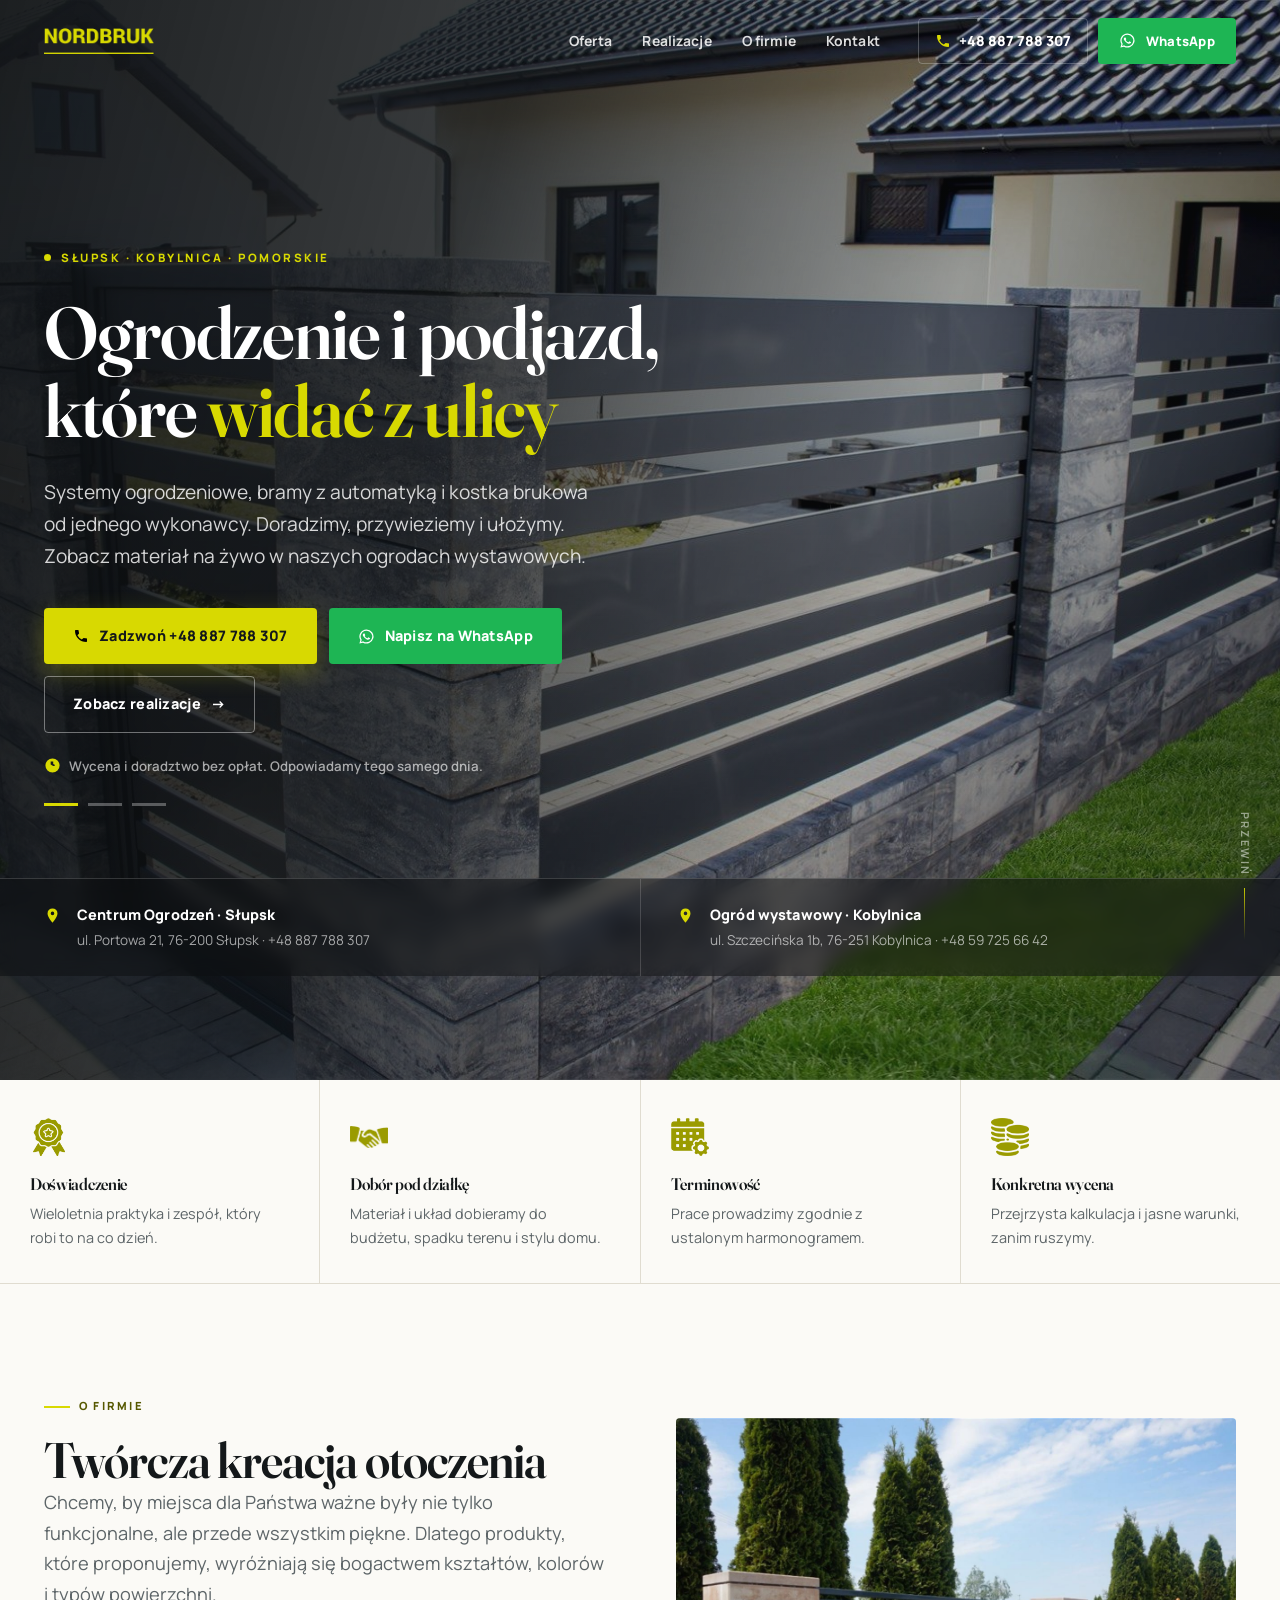
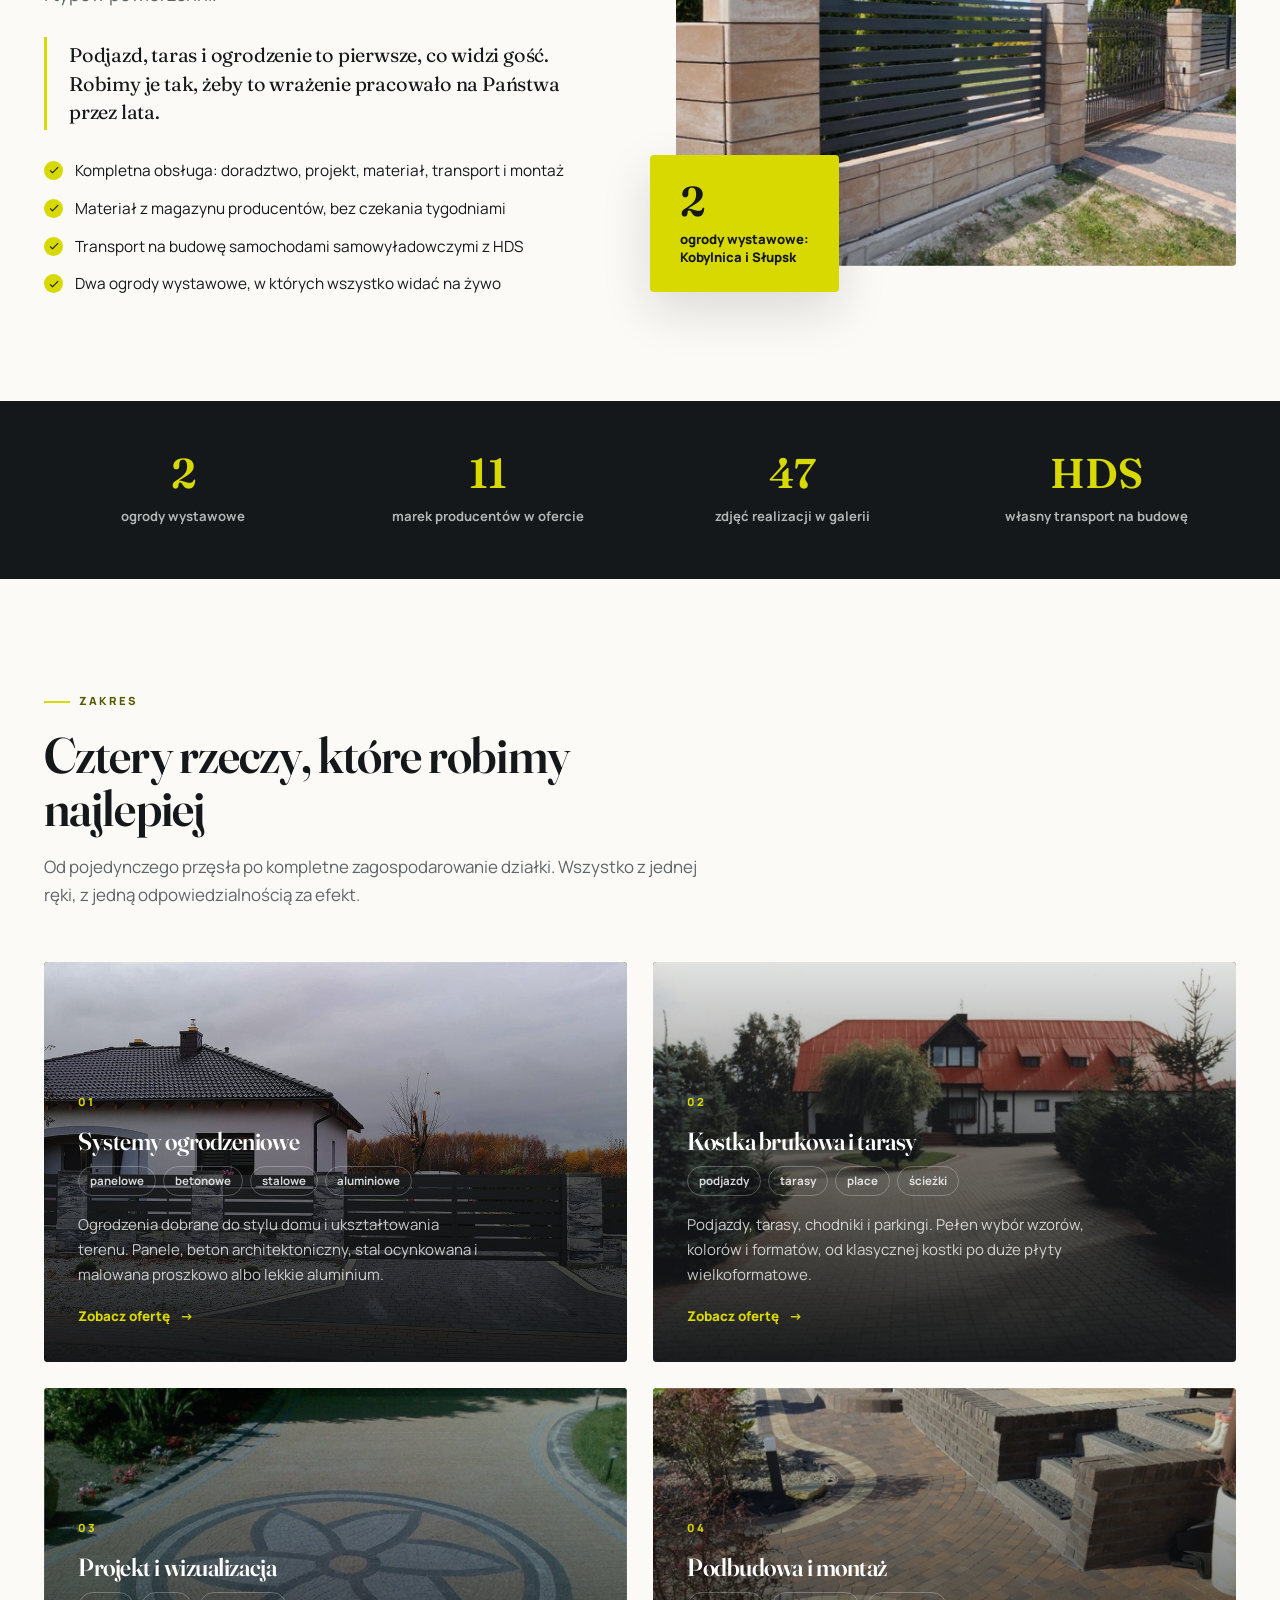
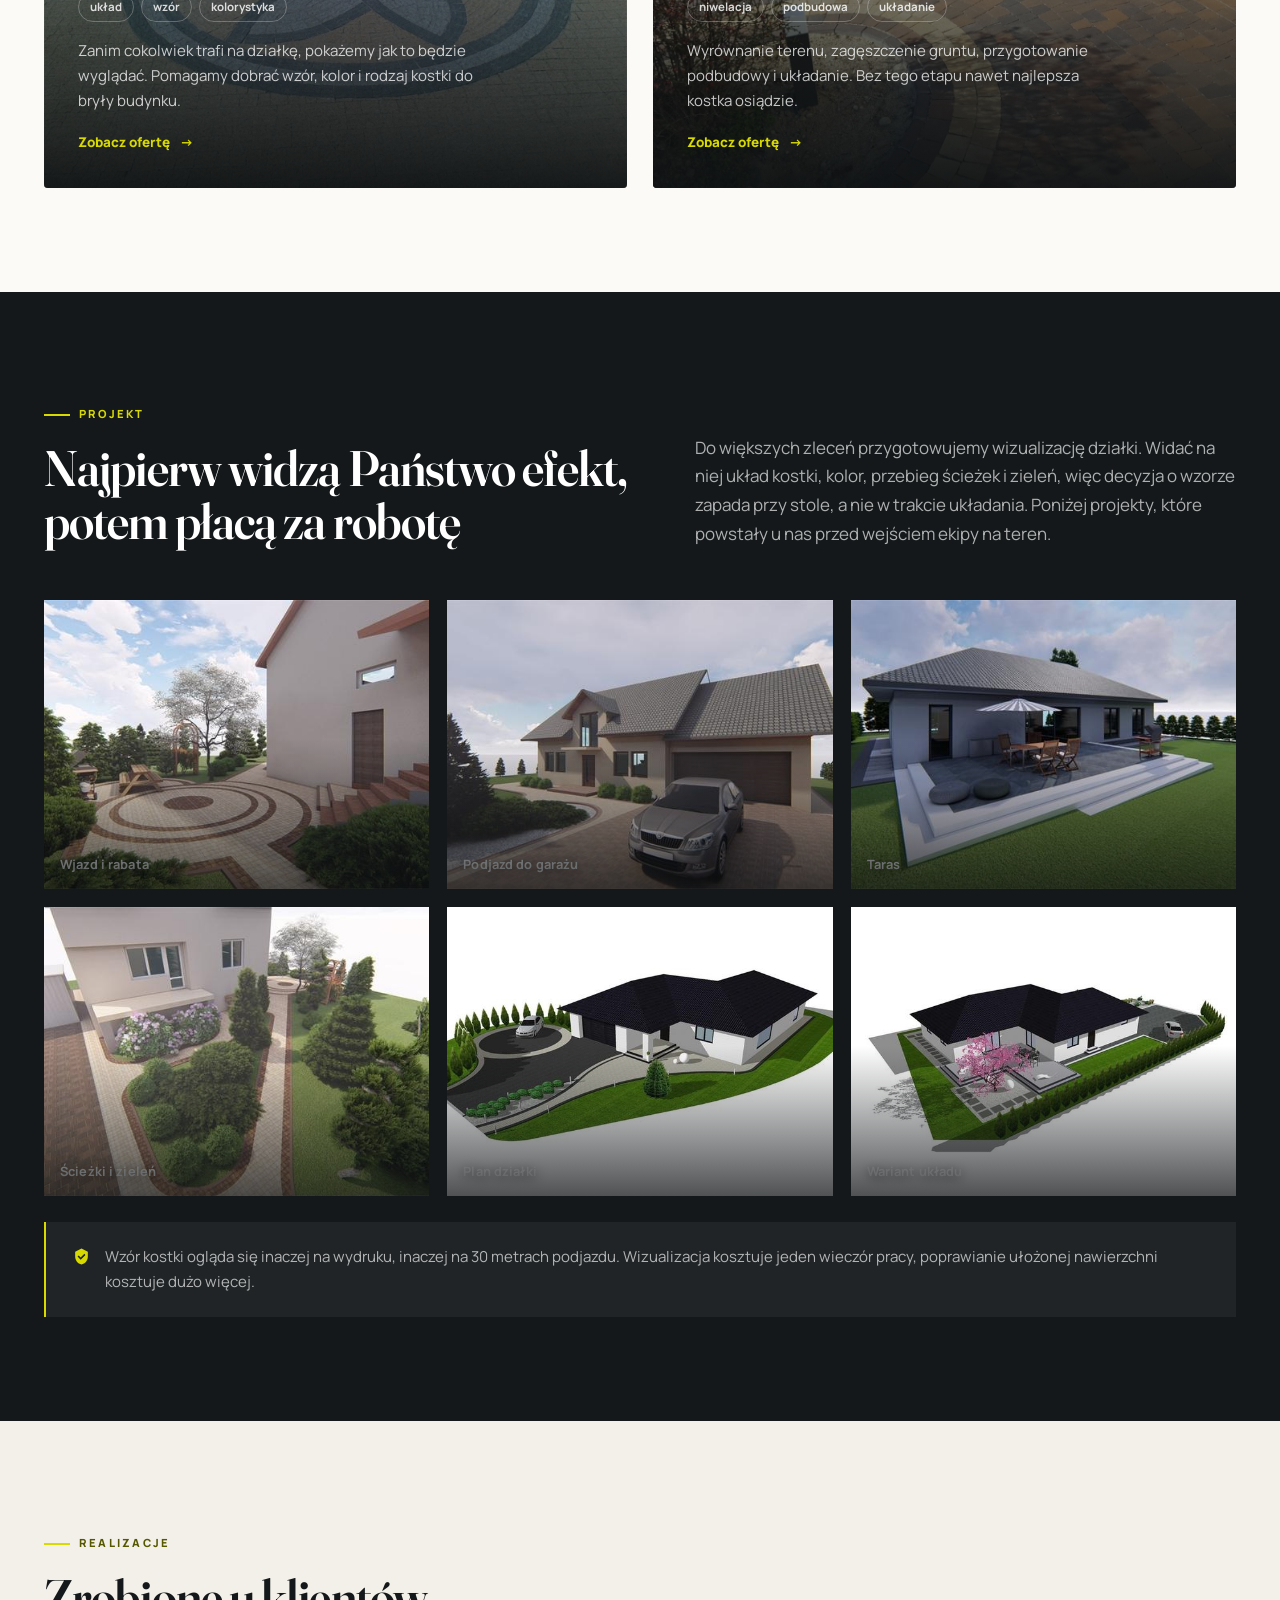
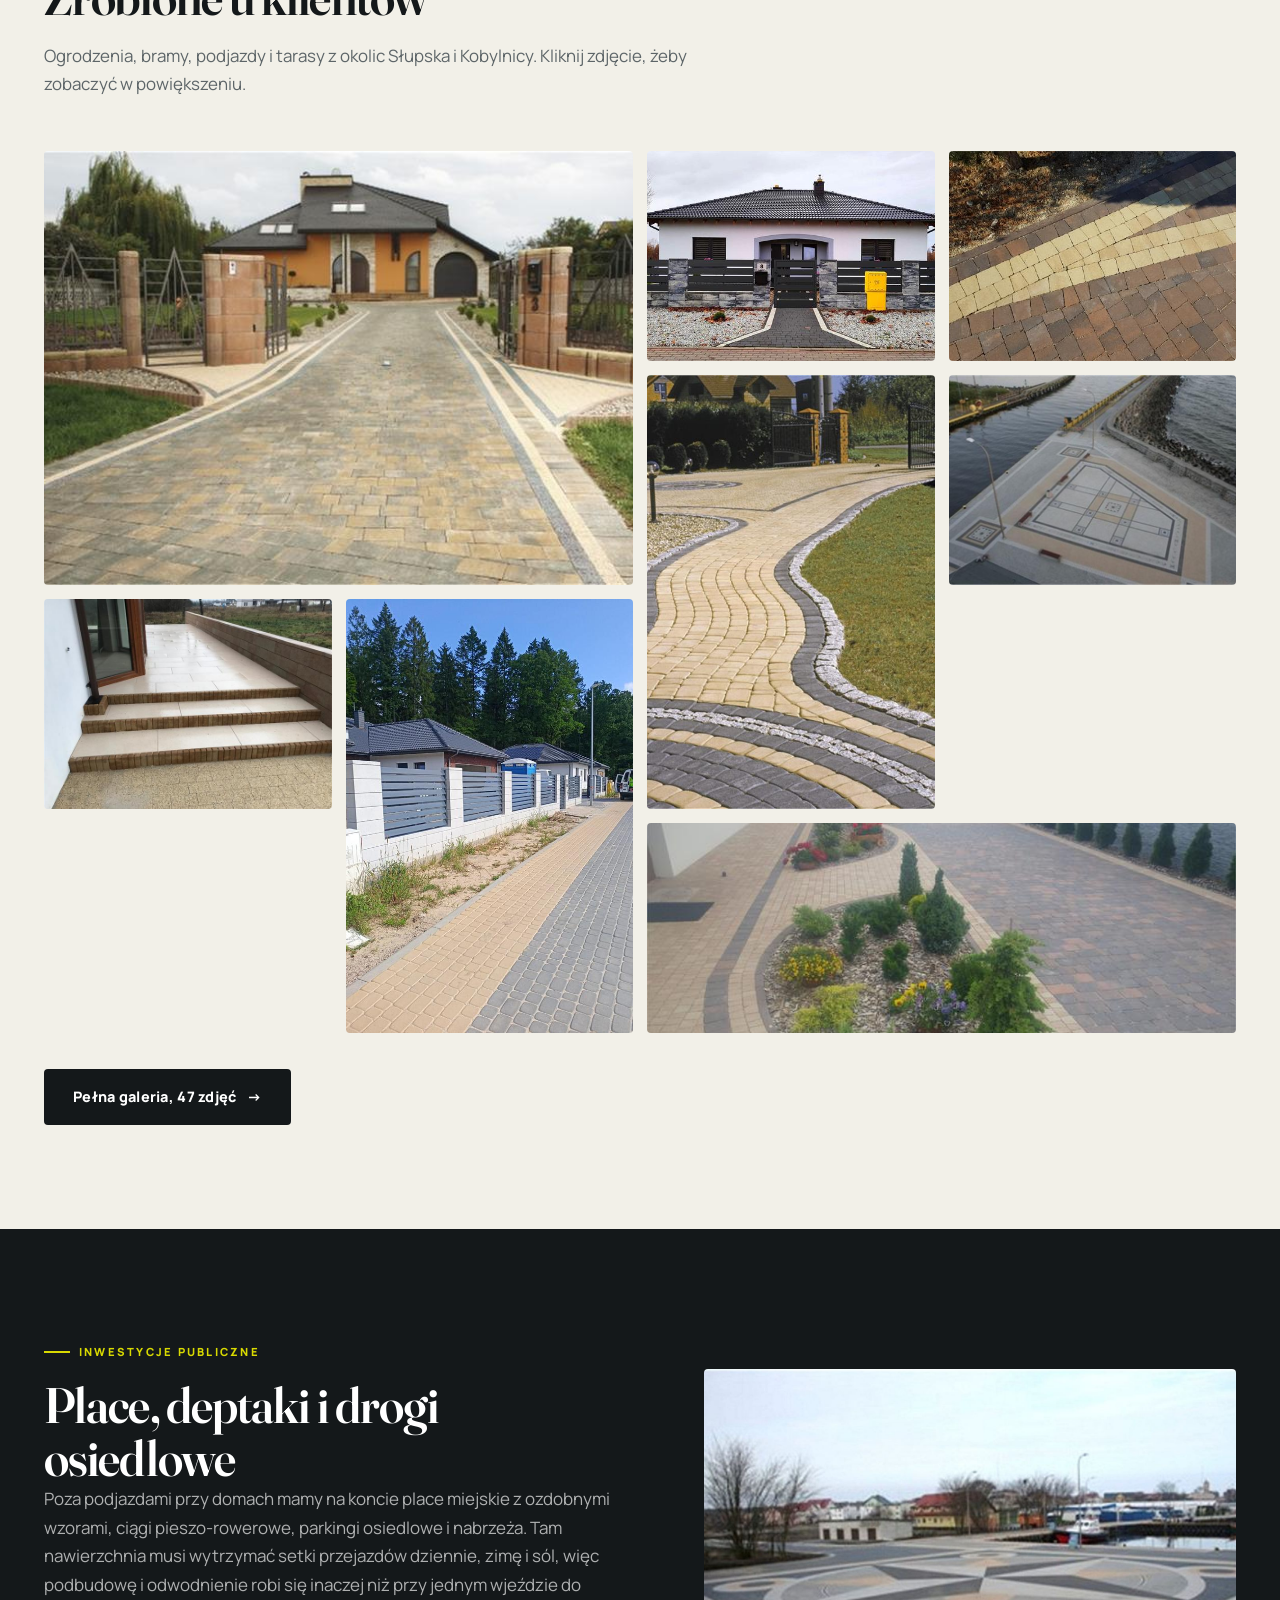
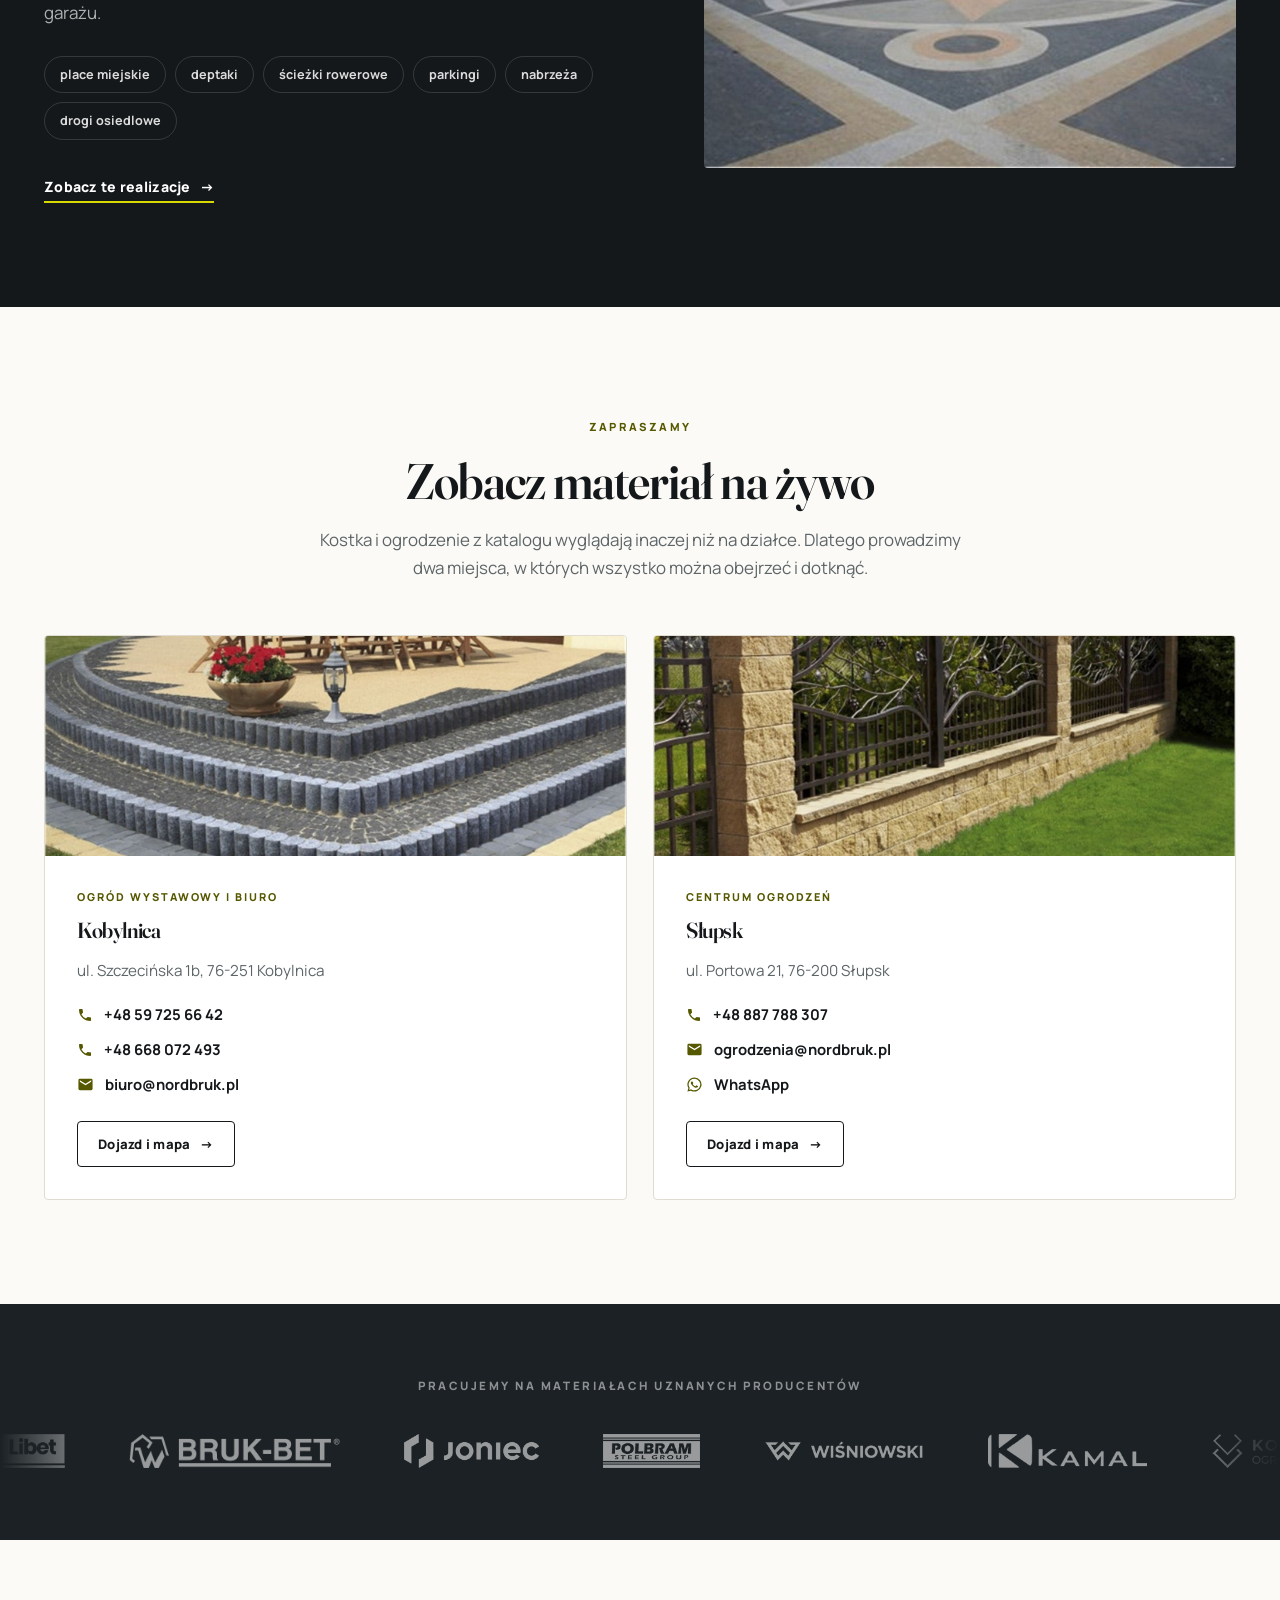
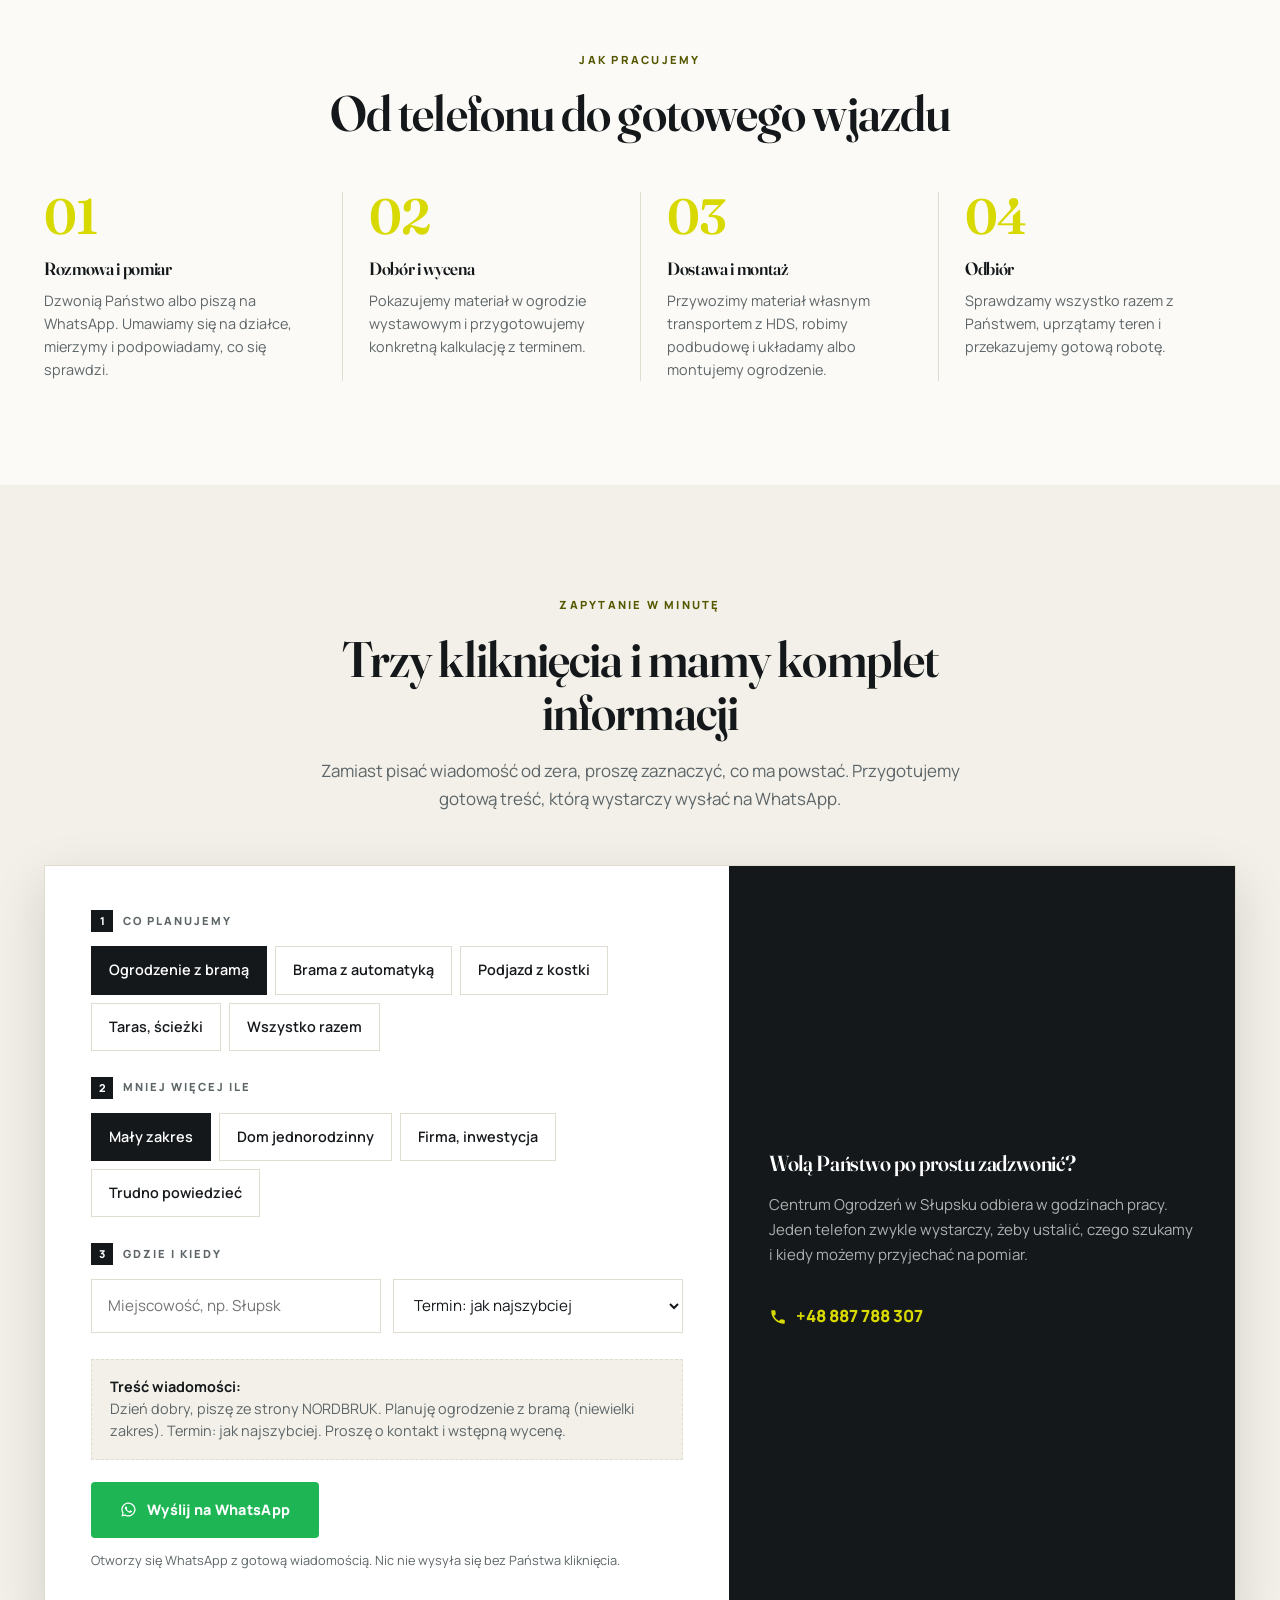
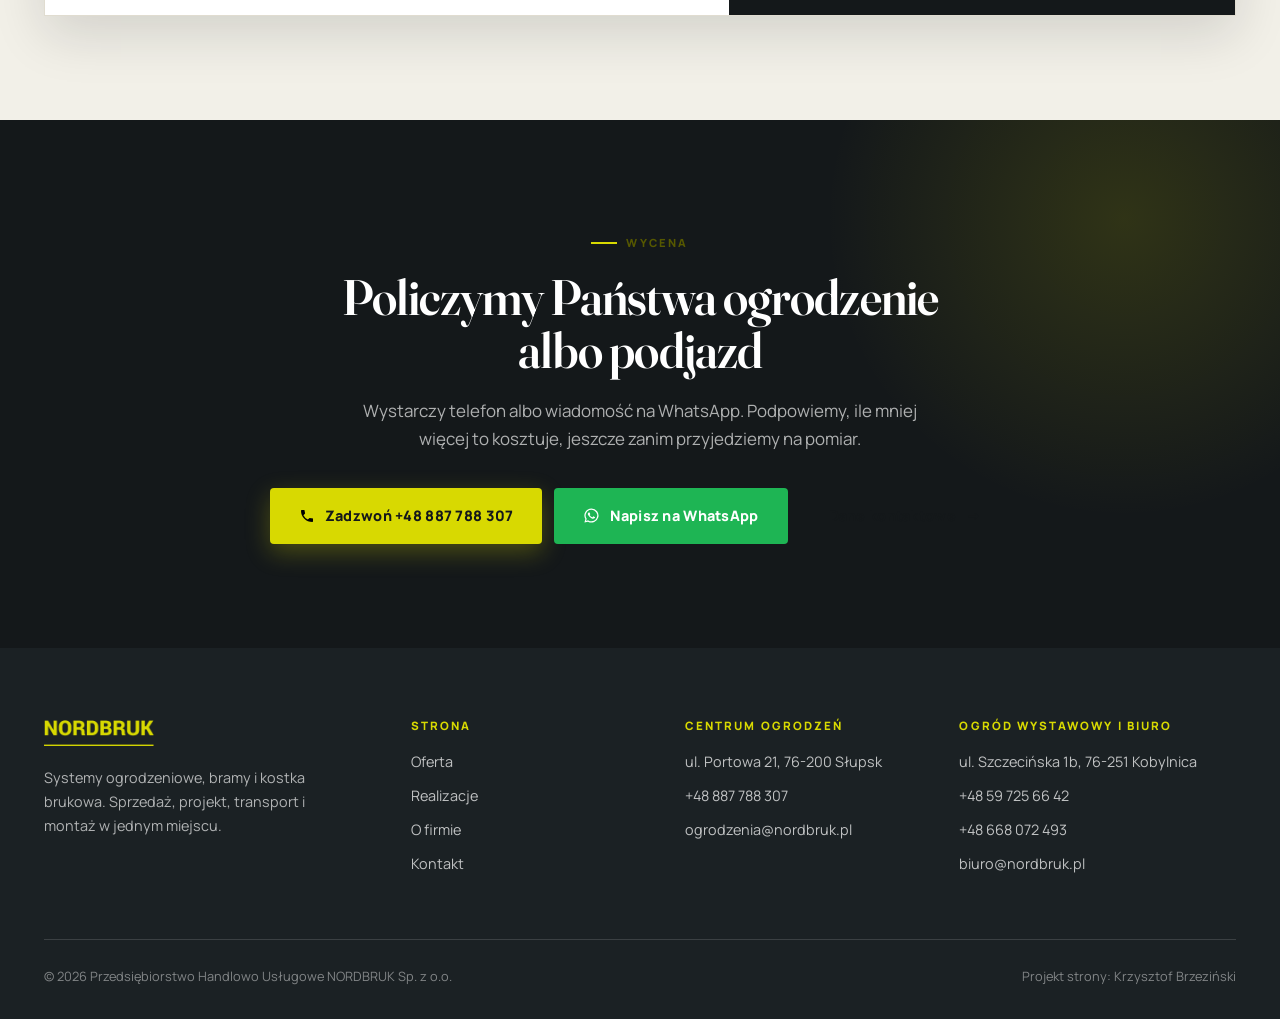
==== commit c637a659: "[claude-edit][cmt:895e5d92-b433-4927-bbd2-d468060e035d] Mocniejsze demo NORDBRUK: przewijane kadry h" ====
--- a/index.html
+++ b/index.html
@@ -2,158 +2,427 @@
 <html lang="pl">
 <head>
 <meta charset="UTF-8">
-<meta name="viewport" content="width=device-width, initial-scale=1.0">
-<title>NORDBRUK Centrum Ogrodzeń - Ogrodzenia i kostka brukowa · Słupsk</title>
-<meta name="description" content="NORDBRUK Centrum Ogrodzeń w Słupsku - systemy ogrodzeniowe panelowe, betonowe, stalowe i aluminiowe, bramy i furtki oraz kostka brukowa. Sprzedaż, doradztwo, projekt i montaż. Ogród wystawowy w Kobylnicy, salon przy ul. Portowej 21 w Słupsku. Zadzwoń: 887 788 307.">
+<meta name="viewport" content="width=device-width, initial-scale=1">
+<title>NORDBRUK Centrum Ogrodzeń - ogrodzenia, bramy i kostka brukowa | Słupsk i Kobylnica</title>
+<meta name="description" content="Ogrodzenia panelowe, betonowe, stalowe i aluminiowe, bramy z automatyką oraz kostka brukowa. Dwa ogrody wystawowe: Słupsk ul. Portowa 21 i Kobylnica ul. Szczecińska 1b. Projekt, transport HDS i montaż. Tel. +48 887 788 307.">
+<meta name="theme-color" content="#14181A">
+<meta property="og:title" content="NORDBRUK Centrum Ogrodzeń - ogrodzenia, bramy i kostka brukowa | Słupsk i Kobylnica">
+<meta property="og:description" content="Ogrodzenia panelowe, betonowe, stalowe i aluminiowe, bramy z automatyką oraz kostka brukowa. Dwa ogrody wystawowe: Słupsk ul. Portowa 21 i Kobylnica ul. Szczecińska 1b. Projekt, transport HDS i montaż. Tel. +48 887 788 307.">
+<meta property="og:type" content="website">
+<meta property="og:image" content="img/hero.jpg">
+<link rel="icon" href="img/logo.png">
 <link rel="preconnect" href="https://fonts.googleapis.com">
 <link rel="preconnect" href="https://fonts.gstatic.com" crossorigin>
-<link href="https://fonts.googleapis.com/css2?family=Sora:wght@600;700;800&family=Manrope:wght@400;500;600&display=swap" rel="stylesheet">
+<link href="https://fonts.googleapis.com/css2?family=Fraunces:opsz,wght@9..144,500;9..144,600;9..144,700&family=Manrope:wght@400;500;700;800&display=swap" rel="stylesheet">
 <link rel="stylesheet" href="assets/styles.css">
+<script type="application/ld+json">
+{"@context":"https://schema.org","@type":"HomeAndConstructionBusiness",
+"name":"NORDBRUK Centrum Ogrodzeń",
+"legalName":"Przedsiębiorstwo Handlowo Usługowe NORDBRUK Sp. z o.o.",
+"description":"Systemy ogrodzeniowe, bramy z automatyką i kostka brukowa. Sprzedaż, projekt, transport HDS i montaż. Słupsk i Kobylnica.",
+"telephone":"+48887788307","email":"ogrodzenia@nordbruk.pl","image":"img/hero.jpg","logo":"img/logo.png",
+"address":{"@type":"PostalAddress","streetAddress":"ul. Portowa 21","addressLocality":"Słupsk","postalCode":"76-200","addressRegion":"pomorskie","addressCountry":"PL"},
+"areaServed":["Słupsk","Kobylnica","powiat słupski","pomorskie"],
+"department":[{"@type":"HomeAndConstructionBusiness","name":"NORDBRUK Ogród wystawowy i biuro Kobylnica","telephone":"+48597256642","email":"biuro@nordbruk.pl",
+"address":{"@type":"PostalAddress","streetAddress":"ul. Szczecińska 1b","addressLocality":"Kobylnica","postalCode":"76-251","addressCountry":"PL"}}]}
+</script>
 </head>
 <body>
-
 <header class="nav">
   <div class="wrap nav-inner">
-    <a class="brand brand-has-logo" href="index.html"><img class="brand-logo" src="img/logo.png" alt="NORDBRUK Centrum Ogrodzeń"></a>
+    <a class="brand" href="index.html"><img src="img/logo.png" alt="NORDBRUK Centrum Ogrodzeń"></a>
     <nav class="nav-links">
-      <a href="oferta.html">Oferta</a>
-      <a href="realizacje.html">Realizacje</a>
-      <a href="o-nas.html">O nas</a>
-      <a href="kontakt.html">Kontakt</a>
-      <a href="tel:+48887788307" class="btn btn-accent">Zadzwoń +48 887 788 307</a>
+      <a href="oferta.html">Oferta</a><a href="realizacje.html">Realizacje</a><a href="o-nas.html">O firmie</a><a href="kontakt.html">Kontakt</a>
+      <span class="nav-cta">
+        <a class="nav-tel" href="tel:+48887788307"><svg width="16" height="16" viewBox="0 0 24 24" aria-hidden="true"><path d="M6.6 10.8a15.5 15.5 0 0 0 6.6 6.6l2.2-2.2a1 1 0 0 1 1-.24 11.4 11.4 0 0 0 3.6.58 1 1 0 0 1 1 1V20a1 1 0 0 1-1 1A17 17 0 0 1 3 4a1 1 0 0 1 1-1h3.5a1 1 0 0 1 1 1c0 1.25.2 2.46.58 3.6a1 1 0 0 1-.25 1l-2.23 2.2Z"/></svg> +48 887 788 307</a>
+        <a class="btn btn-wa btn-sm" href="https://wa.me/48887788307" target="_blank" rel="noopener"><svg width="17" height="17" viewBox="0 0 24 24" fill="currentColor" aria-hidden="true"><path d="M12 2a10 10 0 0 0-8.6 15.1L2 22l5-1.3A10 10 0 1 0 12 2Zm0 18.2c-1.6 0-3.1-.4-4.4-1.2l-.3-.2-2.9.8.8-2.9-.2-.3A8.2 8.2 0 1 1 12 20.2Zm4.6-6.1c-.3-.1-1.5-.7-1.7-.8-.2-.1-.4-.1-.6.1l-.8 1c-.2.2-.3.2-.6.1a6.7 6.7 0 0 1-3.3-2.9c-.2-.4 .2-.4.6-1.2.1-.2 0-.4 0-.5l-.8-1.8c-.2-.5-.4-.4-.6-.4h-.5c-.2 0-.5.1-.7.3-.9.9-1.1 2-.4 3.4a10 10 0 0 0 4.6 4.4c1.9.8 2.6.7 3.3.6.5-.1 1.5-.6 1.7-1.2.2-.6.2-1.1.1-1.2 0-.1-.2-.2-.4-.3Z"/></svg> WhatsApp</a>
+      </span>
     </nav>
     <button class="nav-toggle" aria-label="Menu"><span></span><span></span><span></span></button>
   </div>
 </header>
 
-<section class="hero-fach">
-  <img class="hf-photo" src="img/hero.jpg" data-rotate="img/g13.jpg|img/g14.jpg" alt="NORDBRUK Centrum Ogrodzeń">
-  <div class="hf-panel">
-      <span class="hf-kicker">Ogrodzenia i kostka brukowa · Słupsk</span>
-      <h1 class="hf-title">Ogrodzenia, bramy i kostka brukowa</h1>
-      <a class="hf-phone" href="tel:+48887788307"><span class="hf-phone-lab">Zadzwoń teraz</span><span class="hf-phone-num"><svg class="ico-tel" width="16" height="16" viewBox="0 0 24 24" fill="none" aria-hidden="true"><path d="M6.6 10.8a15.5 15.5 0 0 0 6.6 6.6l2.2-2.2a1 1 0 0 1 1-.24 11.4 11.4 0 0 0 3.6.58 1 1 0 0 1 1 1V20a1 1 0 0 1-1 1A17 17 0 0 1 3 4a1 1 0 0 1 1-1h3.5a1 1 0 0 1 1 1c0 1.25.2 2.46.58 3.6a1 1 0 0 1-.25 1l-2.23 2.2Z" fill="currentColor"/></svg> +48 887 788 307</span></a>
-      <div class="hf-actions">
-        <a href="kontakt.html" class="btn btn-accent">Bezpłatna wycena <span class="arr">→</span></a>
-        <a href="tel:+48887788307" class="btn btn-ghost hf-ghost">Zadzwoń +48 887 788 307</a>
-      </div>
-  </div>
-</section>
-<section class="fach-promise">
-  <div class="wrap">
-    <ul class="fp-row reveal"><li>Bezpłatna wycena</li><li>Dojazd: Słupsk i okolice</li><li>Gwarancja na robociznę</li></ul>
-  </div>
-</section>
-<section class="proces fachowcy">
+<section class="hero on-photo">
+  <div class="hero-bg" data-hero>
+    <div class="slide on"><img src="img/hero.jpg" alt="Ogrodzenie z betonu łupanego z przęsłami poziomymi i bramą" fetchpriority="high"></div>
+    <div class="slide"><img src="img/hero-2.jpg" alt="Ogrodzenie panelowe z bramą przesuwną przy domu parterowym" loading="lazy"></div>
+    <div class="slide"><img src="img/hero-3.jpg" alt="Podjazd z kostki brukowej z łukiem i obramowaniem" loading="lazy"></div>
+  </div>
+  <div class="hero-in">
+    <div class="wrap">
+      <div class="hero-txt">
+        <span class="hero-kick"><i></i> Słupsk &middot; Kobylnica &middot; Pomorskie</span>
+        <h1>Ogrodzenie i podjazd,<br>które <em>widać z ulicy</em></h1>
+        <p class="hero-lead">Systemy ogrodzeniowe, bramy z automatyką i kostka brukowa od jednego wykonawcy.
+        Doradzimy, przywieziemy i ułożymy. Zobacz materiał na żywo w naszych ogrodach wystawowych.</p>
+        <div class="hero-act">
+          <a class="btn btn-lime" href="tel:+48887788307"><svg width="16" height="16" viewBox="0 0 24 24" aria-hidden="true"><path d="M6.6 10.8a15.5 15.5 0 0 0 6.6 6.6l2.2-2.2a1 1 0 0 1 1-.24 11.4 11.4 0 0 0 3.6.58 1 1 0 0 1 1 1V20a1 1 0 0 1-1 1A17 17 0 0 1 3 4a1 1 0 0 1 1-1h3.5a1 1 0 0 1 1 1c0 1.25.2 2.46.58 3.6a1 1 0 0 1-.25 1l-2.23 2.2Z"/></svg> Zadzwoń +48 887 788 307</a>
+          <a class="btn btn-wa" href="https://wa.me/48887788307" target="_blank" rel="noopener"><svg width="17" height="17" viewBox="0 0 24 24" fill="currentColor" aria-hidden="true"><path d="M12 2a10 10 0 0 0-8.6 15.1L2 22l5-1.3A10 10 0 1 0 12 2Zm0 18.2c-1.6 0-3.1-.4-4.4-1.2l-.3-.2-2.9.8.8-2.9-.2-.3A8.2 8.2 0 1 1 12 20.2Zm4.6-6.1c-.3-.1-1.5-.7-1.7-.8-.2-.1-.4-.1-.6.1l-.8 1c-.2.2-.3.2-.6.1a6.7 6.7 0 0 1-3.3-2.9c-.2-.4 .2-.4.6-1.2.1-.2 0-.4 0-.5l-.8-1.8c-.2-.5-.4-.4-.6-.4h-.5c-.2 0-.5.1-.7.3-.9.9-1.1 2-.4 3.4a10 10 0 0 0 4.6 4.4c1.9.8 2.6.7 3.3.6.5-.1 1.5-.6 1.7-1.2.2-.6.2-1.1.1-1.2 0-.1-.2-.2-.4-.3Z"/></svg> Napisz na WhatsApp</a>
+          <a class="btn btn-line" href="realizacje.html">Zobacz realizacje <span class="arr">&rarr;</span></a>
+        </div>
+        <div class="hero-note"><svg width="17" height="17" viewBox="0 0 24 24" aria-hidden="true"><path d="M12 2a10 10 0 1 0 0 20 10 10 0 0 0 0-20Zm1 10.6-3.6-2.1V6.5H13v3.4l2.6 1.5-1 1.2Z"/></svg> Wycena i doradztwo bez opłat. Odpowiadamy tego samego dnia.</div>
+        <div class="hero-dots" data-hero-dots>
+          <button type="button" class="on" aria-label="Kadr 1: ogrodzenie z bramą"></button>
+          <button type="button" aria-label="Kadr 2: ogrodzenie panelowe"></button>
+          <button type="button" aria-label="Kadr 3: podjazd z kostki"></button>
+        </div>
+      </div>
+    </div>
+  </div>
+  <div class="hero-bar">
+    <div class="wrap">
+      <div class="hb-item"><svg width="17" height="17" viewBox="0 0 24 24" aria-hidden="true"><path d="M12 2a7 7 0 0 0-7 7c0 5.2 7 13 7 13s7-7.8 7-13a7 7 0 0 0-7-7Zm0 9.5A2.5 2.5 0 1 1 12 6.5a2.5 2.5 0 0 1 0 5Z"/></svg><div><div class="t">Centrum Ogrodzeń &middot; Słupsk</div>
+        <div class="s">ul. Portowa 21, 76-200 Słupsk &middot; +48 887 788 307</div></div></div>
+      <div class="hb-item"><svg width="17" height="17" viewBox="0 0 24 24" aria-hidden="true"><path d="M12 2a7 7 0 0 0-7 7c0 5.2 7 13 7 13s7-7.8 7-13a7 7 0 0 0-7-7Zm0 9.5A2.5 2.5 0 1 1 12 6.5a2.5 2.5 0 0 1 0 5Z"/></svg><div><div class="t">Ogród wystawowy &middot; Kobylnica</div>
+        <div class="s">ul. Szczecińska 1b, 76-251 Kobylnica &middot; +48 59 725 66 42</div></div></div>
+    </div>
+  </div>
+  <div class="scroll-hint">Przewiń</div>
+</section>
+
+<section class="values tight" style="padding:0">
+  <div class="values-grid">
+    <div class="value reveal"><img class="ic" src="img/ico/v1.png" alt="" loading="lazy">
+      <h3>Doświadczenie</h3><p>Wieloletnia praktyka i zespół, który robi to na co dzień.</p></div>
+    <div class="value reveal"><img class="ic" src="img/ico/v2.png" alt="" loading="lazy">
+      <h3>Dobór pod działkę</h3><p>Materiał i układ dobieramy do budżetu, spadku terenu i stylu domu.</p></div>
+    <div class="value reveal"><img class="ic" src="img/ico/v3.png" alt="" loading="lazy">
+      <h3>Terminowość</h3><p>Prace prowadzimy zgodnie z ustalonym harmonogramem.</p></div>
+    <div class="value reveal"><img class="ic" src="img/ico/v4.png" alt="" loading="lazy">
+      <h3>Konkretna wycena</h3><p>Przejrzysta kalkulacja i jasne warunki, zanim ruszymy.</p></div>
+  </div>
+</section>
+
+<section>
+  <div class="wrap">
+    <div class="split">
+      <div class="reveal">
+        <span class="eyebrow">O firmie</span>
+        <h2>Twórcza kreacja otoczenia</h2>
+        <p class="lead">Chcemy, by miejsca dla Państwa ważne były nie tylko funkcjonalne, ale przede wszystkim piękne.
+        Dlatego produkty, które proponujemy, wyróżniają się bogactwem kształtów, kolorów i typów powierzchni.</p>
+        <div class="quote">Podjazd, taras i ogrodzenie to pierwsze, co widzi gość. Robimy je tak, żeby to wrażenie pracowało na Państwa przez lata.</div>
+        <ul class="ticks">
+          <li>Kompletna obsługa: doradztwo, projekt, materiał, transport i montaż</li>
+          <li>Materiał z magazynu producentów, bez czekania tygodniami</li>
+          <li>Transport na budowę samochodami samowyładowczymi z HDS</li>
+          <li>Dwa ogrody wystawowe, w których wszystko widać na żywo</li>
+        </ul>
+      </div>
+      <div class="split-media reveal">
+        <img src="img/about.jpg" alt="Ogrodzenie z bloczka piaskowego z przęsłami poziomymi" loading="lazy">
+        <div class="badge"><span class="n">2</span><span class="l">ogrody wystawowe:<br>Kobylnica i Słupsk</span></div>
+      </div>
+    </div>
+  </div>
+</section>
+
+<section class="strip">
+  <div class="wrap">
+    <div class="strip-grid">
+      <div class="reveal"><div class="n" data-count="2">2</div><div class="l">ogrody wystawowe</div></div>
+      <div class="reveal"><div class="n" data-count="11">11</div><div class="l">marek producentów w ofercie</div></div>
+      <div class="reveal"><div class="n" data-count="47">47</div><div class="l">zdjęć realizacji w galerii</div></div>
+      <div class="reveal"><div class="n">HDS</div><div class="l">własny transport na budowę</div></div>
+    </div>
+  </div>
+</section>
+
+<section>
+  <div class="wrap">
+    <div class="head reveal">
+      <span class="eyebrow">Zakres</span>
+      <h2>Cztery rzeczy, które robimy najlepiej</h2>
+      <p>Od pojedynczego przęsła po kompletne zagospodarowanie działki. Wszystko z jednej ręki, z jedną odpowiedzialnością za efekt.</p>
+    </div>
+    <div class="cards">
+      <a class="card reveal" href="oferta.html">
+        <img src="img/s-ogrodzenia.jpg" alt="Ogrodzenie z przęsłami poziomymi i słupkami z bloczka przy nowym domu" loading="lazy">
+        <div class="card-in">
+          <span class="card-no">01</span>
+          <h3>Systemy ogrodzeniowe</h3>
+          <div class="card-tags"><span>panelowe</span><span>betonowe</span><span>stalowe</span><span>aluminiowe</span></div>
+          <p>Ogrodzenia dobrane do stylu domu i ukształtowania terenu. Panele, beton architektoniczny, stal ocynkowana i malowana proszkowo albo lekkie aluminium.</p>
+          <span class="go">Zobacz ofertę <span class="arr">&rarr;</span></span>
+        </div>
+      </a>
+      <a class="card reveal" href="oferta.html">
+        <img src="img/s-kostka.jpg" alt="Podjazd z kostki brukowej prowadzący do domu" loading="lazy">
+        <div class="card-in">
+          <span class="card-no">02</span>
+          <h3>Kostka brukowa i tarasy</h3>
+          <div class="card-tags"><span>podjazdy</span><span>tarasy</span><span>place</span><span>ścieżki</span></div>
+          <p>Podjazdy, tarasy, chodniki i parkingi. Pełen wybór wzorów, kolorów i formatów, od klasycznej kostki po duże płyty wielkoformatowe.</p>
+          <span class="go">Zobacz ofertę <span class="arr">&rarr;</span></span>
+        </div>
+      </a>
+      <a class="card reveal" href="oferta.html">
+        <img src="img/s-projekt.jpg" alt="Rozeta z kostki w dwóch odcieniach na podjeździe" loading="lazy">
+        <div class="card-in">
+          <span class="card-no">03</span>
+          <h3>Projekt i wizualizacja</h3>
+          <div class="card-tags"><span>układ</span><span>wzór</span><span>kolorystyka</span></div>
+          <p>Zanim cokolwiek trafi na działkę, pokażemy jak to będzie wyglądać. Pomagamy dobrać wzór, kolor i rodzaj kostki do bryły budynku.</p>
+          <span class="go">Zobacz ofertę <span class="arr">&rarr;</span></span>
+        </div>
+      </a>
+      <a class="card reveal" href="oferta.html">
+        <img src="img/s-montaz.jpg" alt="Schody i murek oporowy przy tarasie" loading="lazy">
+        <div class="card-in">
+          <span class="card-no">04</span>
+          <h3>Podbudowa i montaż</h3>
+          <div class="card-tags"><span>niwelacja</span><span>podbudowa</span><span>układanie</span></div>
+          <p>Wyrównanie terenu, zagęszczenie gruntu, przygotowanie podbudowy i układanie. Bez tego etapu nawet najlepsza kostka osiądzie.</p>
+          <span class="go">Zobacz ofertę <span class="arr">&rarr;</span></span>
+        </div>
+      </a>
+    </div>
+  </div>
+</section>
+
+<section class="dark viz">
+  <div class="wrap">
+    <div class="viz-head">
+      <div class="reveal">
+        <span class="eyebrow">Projekt</span>
+        <h2>Najpierw widzą Państwo efekt, potem płacą za robotę</h2>
+      </div>
+      <div class="reveal">
+        <p>Do większych zleceń przygotowujemy wizualizację działki. Widać na niej układ kostki, kolor,
+        przebieg ścieżek i zieleń, więc decyzja o wzorze zapada przy stole, a nie w trakcie układania.
+        Poniżej projekty, które powstały u nas przed wejściem ekipy na teren.</p>
+      </div>
+    </div>
+    <div class="viz-grid reveal">
+      <a class="viz-cell" href="img/gal/g42.jpg" data-full="img/gal/g42.jpg" data-cap="Wizualizacja wjazdu z rabatą i ścieżką">
+        <img src="img/gal/t42.jpg" alt="Wizualizacja wjazdu z rabatą i ścieżką" loading="lazy"><span class="vz">Wjazd i rabata</span></a>
+      <a class="viz-cell" href="img/gal/g43.jpg" data-full="img/gal/g43.jpg" data-cap="Wizualizacja podjazdu do garażu od strony ulicy">
+        <img src="img/gal/t43.jpg" alt="Wizualizacja podjazdu do garażu od strony ulicy" loading="lazy"><span class="vz">Podjazd do garażu</span></a>
+      <a class="viz-cell" href="img/gal/g44.jpg" data-full="img/gal/g44.jpg" data-cap="Wizualizacja tarasu ze strefą wypoczynku">
+        <img src="img/gal/t44.jpg" alt="Wizualizacja tarasu ze strefą wypoczynku" loading="lazy"><span class="vz">Taras</span></a>
+      <a class="viz-cell" href="img/gal/g45.jpg" data-full="img/gal/g45.jpg" data-cap="Wizualizacja ścieżek i nasadzeń przy domu">
+        <img src="img/gal/t45.jpg" alt="Wizualizacja ścieżek i nasadzeń przy domu" loading="lazy"><span class="vz">Ścieżki i zieleń</span></a>
+      <a class="viz-cell" href="img/gal/g46.jpg" data-full="img/gal/g46.jpg" data-cap="Plan działki z podjazdem, dojściem i zielenią">
+        <img src="img/gal/t46.jpg" alt="Plan działki z podjazdem, dojściem i zielenią" loading="lazy"><span class="vz">Plan działki</span></a>
+      <a class="viz-cell" href="img/gal/g47.jpg" data-full="img/gal/g47.jpg" data-cap="Ten sam plan działki w innym układzie zieleni">
+        <img src="img/gal/t47.jpg" alt="Ten sam plan działki w innym układzie zieleni" loading="lazy"><span class="vz">Wariant układu</span></a>
+    </div>
+    <div class="viz-note reveal">
+      <svg width="19" height="19" viewBox="0 0 24 24" aria-hidden="true"><path d="M12 2 4 6v6c0 5 3.4 9.4 8 10 4.6-.6 8-5 8-10V6l-8-4Zm-1 14-4-4 1.4-1.4L11 13.2l4.6-4.6L17 10l-6 6Z"/></svg>
+      <p>Wzór kostki ogląda się inaczej na wydruku, inaczej na 30 metrach podjazdu. Wizualizacja kosztuje jeden wieczór pracy, poprawianie ułożonej nawierzchni kosztuje dużo więcej.</p>
+    </div>
+  </div>
+</section>
+
+<section class="tinted">
+  <div class="wrap">
+    <div class="head reveal">
+      <span class="eyebrow">Realizacje</span>
+      <h2>Zrobione u klientów</h2>
+      <p>Ogrodzenia, bramy, podjazdy i tarasy z okolic Słupska i Kobylnicy. Kliknij zdjęcie, żeby zobaczyć w powiększeniu.</p>
+    </div>
+    <div class="bento reveal"><a class="cell b-2x2" data-cat="kostka" data-full="img/gal/g13.jpg" data-cap="Podjazd z kostki prowadzący do domu" href="img/gal/g13.jpg"><img src="img/gal/t13.jpg" alt="Podjazd z kostki prowadzący do domu" loading="lazy"><span class="cap">Podjazd z kostki prowadzący do domu</span></a><a class="cell " data-cat="ogrodzenia" data-full="img/gal/g03.jpg" data-cap="Ogrodzenie z betonu łupanego z przęsłami poziomymi" href="img/gal/g03.jpg"><img src="img/gal/t03.jpg" alt="Ogrodzenie z betonu łupanego z przęsłami poziomymi" loading="lazy"><span class="cap">Ogrodzenie z betonu łupanego z przęsłami poziomymi</span></a><a class="cell " data-cat="kostka" data-full="img/gal/g19.jpg" data-cap="Detal wzoru z kostki w trzech odcieniach" href="img/gal/g19.jpg"><img src="img/gal/t19.jpg" alt="Detal wzoru z kostki w trzech odcieniach" loading="lazy"><span class="cap">Detal wzoru z kostki w trzech odcieniach</span></a><a class="cell b-1x2" data-cat="kostka" data-full="img/gal/g15.jpg" data-cap="Ścieżka z kostki z falistym obramowaniem" href="img/gal/g15.jpg"><img src="img/gal/t15.jpg" alt="Ścieżka z kostki z falistym obramowaniem" loading="lazy"><span class="cap">Ścieżka z kostki z falistym obramowaniem</span></a><a class="cell " data-cat="przestrzen" data-full="img/gal/g32.jpg" data-cap="Nabrzeże z nawierzchnią z kostki i płyt" href="img/gal/g32.jpg"><img src="img/gal/t32.jpg" alt="Nabrzeże z nawierzchnią z kostki i płyt" loading="lazy"><span class="cap">Nabrzeże z nawierzchnią z kostki i płyt</span></a><a class="cell " data-cat="kostka" data-full="img/gal/g23.jpg" data-cap="Schody i taras z płyt przy wejściu do domu" href="img/gal/g23.jpg"><img src="img/gal/t23.jpg" alt="Schody i taras z płyt przy wejściu do domu" loading="lazy"><span class="cap">Schody i taras z płyt przy wejściu do domu</span></a><a class="cell b-1x2" data-cat="ogrodzenia" data-full="img/gal/g06.jpg" data-cap="Białe słupki i przęsła poziome na nowym osiedlu" href="img/gal/g06.jpg"><img src="img/gal/t06.jpg" alt="Białe słupki i przęsła poziome na nowym osiedlu" loading="lazy"><span class="cap">Białe słupki i przęsła poziome na nowym osiedlu</span></a><a class="cell b-2x1" data-cat="kostka" data-full="img/gal/g16.jpg" data-cap="Podjazd z rabatą i obramowaniem z kostki" href="img/gal/g16.jpg"><img src="img/gal/t16.jpg" alt="Podjazd z rabatą i obramowaniem z kostki" loading="lazy"><span class="cap">Podjazd z rabatą i obramowaniem z kostki</span></a></div>
+    <div style="margin-top:36px" class="reveal">
+      <a class="btn btn-ink" href="realizacje.html">Pełna galeria, 47 zdjęć <span class="arr">&rarr;</span></a>
+    </div>
+  </div>
+</section>
+
+<section class="dark">
+  <div class="wrap">
+    <div class="public-wrap">
+      <div class="reveal">
+        <span class="eyebrow">Inwestycje publiczne</span>
+        <h2>Place, deptaki i drogi osiedlowe</h2>
+        <p>Poza podjazdami przy domach mamy na koncie place miejskie z ozdobnymi wzorami, ciągi pieszo-rowerowe,
+        parkingi osiedlowe i nabrzeża. Tam nawierzchnia musi wytrzymać setki przejazdów dziennie, zimę i sól,
+        więc podbudowę i odwodnienie robi się inaczej niż przy jednym wjeździe do garażu.</p>
+        <div class="chips"><span>place miejskie</span><span>deptaki</span><span>ścieżki rowerowe</span>
+          <span>parkingi</span><span>nabrzeża</span><span>drogi osiedlowe</span></div>
+        <div style="margin-top:32px"><a class="link-arr" href="realizacje.html">Zobacz te realizacje <span class="arr">&rarr;</span></a></div>
+      </div>
+      <div class="public-media reveal">
+        <img src="img/s-public.jpg" alt="Plac miejski z rozetą z kostki brukowej" loading="lazy">
+      </div>
+    </div>
+  </div>
+</section>
+
+<section>
+  <div class="wrap">
+    <div class="head center reveal">
+      <span class="eyebrow">Zapraszamy</span>
+      <h2>Zobacz materiał na żywo</h2>
+      <p>Kostka i ogrodzenie z katalogu wyglądają inaczej niż na działce. Dlatego prowadzimy dwa miejsca, w których wszystko można obejrzeć i dotknąć.</p>
+    </div>
+    <div class="places">
+      <div class="place reveal">
+        <div class="place-img"><img src="img/s-ogrod.jpg" alt="Taras z palisadą i stopniami z kostki" loading="lazy"></div>
+        <div class="place-in">
+          <span class="tag">Ogród wystawowy i biuro</span>
+          <h3>Kobylnica</h3>
+          <p class="addr">ul. Szczecińska 1b, 76-251 Kobylnica</p>
+          <div class="place-rows">
+            <a href="tel:+48597256642"><svg width="16" height="16" viewBox="0 0 24 24" aria-hidden="true"><path d="M6.6 10.8a15.5 15.5 0 0 0 6.6 6.6l2.2-2.2a1 1 0 0 1 1-.24 11.4 11.4 0 0 0 3.6.58 1 1 0 0 1 1 1V20a1 1 0 0 1-1 1A17 17 0 0 1 3 4a1 1 0 0 1 1-1h3.5a1 1 0 0 1 1 1c0 1.25.2 2.46.58 3.6a1 1 0 0 1-.25 1l-2.23 2.2Z"/></svg> +48 59 725 66 42</a>
+            <a href="tel:+48668072493"><svg width="16" height="16" viewBox="0 0 24 24" aria-hidden="true"><path d="M6.6 10.8a15.5 15.5 0 0 0 6.6 6.6l2.2-2.2a1 1 0 0 1 1-.24 11.4 11.4 0 0 0 3.6.58 1 1 0 0 1 1 1V20a1 1 0 0 1-1 1A17 17 0 0 1 3 4a1 1 0 0 1 1-1h3.5a1 1 0 0 1 1 1c0 1.25.2 2.46.58 3.6a1 1 0 0 1-.25 1l-2.23 2.2Z"/></svg> +48 668 072 493</a>
+            <a href="mailto:biuro@nordbruk.pl"><svg width="17" height="17" viewBox="0 0 24 24" aria-hidden="true"><path d="M20 4H4a2 2 0 0 0-2 2v12a2 2 0 0 0 2 2h16a2 2 0 0 0 2-2V6a2 2 0 0 0-2-2Zm0 4-8 5-8-5V6l8 5 8-5v2Z"/></svg> biuro@nordbruk.pl</a>
+          </div>
+          <a class="btn btn-line btn-sm" href="kontakt.html">Dojazd i mapa <span class="arr">&rarr;</span></a>
+        </div>
+      </div>
+      <div class="place reveal">
+        <div class="place-img"><img src="img/s-salon.jpg" alt="Kute przęsła z motywem roślinnym na murku" loading="lazy"></div>
+        <div class="place-in">
+          <span class="tag">Centrum Ogrodzeń</span>
+          <h3>Słupsk</h3>
+          <p class="addr">ul. Portowa 21, 76-200 Słupsk</p>
+          <div class="place-rows">
+            <a href="tel:+48887788307"><svg width="16" height="16" viewBox="0 0 24 24" aria-hidden="true"><path d="M6.6 10.8a15.5 15.5 0 0 0 6.6 6.6l2.2-2.2a1 1 0 0 1 1-.24 11.4 11.4 0 0 0 3.6.58 1 1 0 0 1 1 1V20a1 1 0 0 1-1 1A17 17 0 0 1 3 4a1 1 0 0 1 1-1h3.5a1 1 0 0 1 1 1c0 1.25.2 2.46.58 3.6a1 1 0 0 1-.25 1l-2.23 2.2Z"/></svg> +48 887 788 307</a>
+            <a href="mailto:ogrodzenia@nordbruk.pl"><svg width="17" height="17" viewBox="0 0 24 24" aria-hidden="true"><path d="M20 4H4a2 2 0 0 0-2 2v12a2 2 0 0 0 2 2h16a2 2 0 0 0 2-2V6a2 2 0 0 0-2-2Zm0 4-8 5-8-5V6l8 5 8-5v2Z"/></svg> ogrodzenia@nordbruk.pl</a>
+            <a href="https://wa.me/48887788307" target="_blank" rel="noopener"><svg width="17" height="17" viewBox="0 0 24 24" fill="currentColor" aria-hidden="true"><path d="M12 2a10 10 0 0 0-8.6 15.1L2 22l5-1.3A10 10 0 1 0 12 2Zm0 18.2c-1.6 0-3.1-.4-4.4-1.2l-.3-.2-2.9.8.8-2.9-.2-.3A8.2 8.2 0 1 1 12 20.2Zm4.6-6.1c-.3-.1-1.5-.7-1.7-.8-.2-.1-.4-.1-.6.1l-.8 1c-.2.2-.3.2-.6.1a6.7 6.7 0 0 1-3.3-2.9c-.2-.4 .2-.4.6-1.2.1-.2 0-.4 0-.5l-.8-1.8c-.2-.5-.4-.4-.6-.4h-.5c-.2 0-.5.1-.7.3-.9.9-1.1 2-.4 3.4a10 10 0 0 0 4.6 4.4c1.9.8 2.6.7 3.3.6.5-.1 1.5-.6 1.7-1.2.2-.6.2-1.1.1-1.2 0-.1-.2-.2-.4-.3Z"/></svg> WhatsApp</a>
+          </div>
+          <a class="btn btn-line btn-sm" href="kontakt.html">Dojazd i mapa <span class="arr">&rarr;</span></a>
+        </div>
+      </div>
+    </div>
+  </div>
+</section>
+
+<section class="marks">
+  <div class="wrap"><div class="marks-t">Pracujemy na materiałach uznanych producentów</div></div>
+  <div class="marquee"><div class="marquee-t"><img src="img/marki/libet.png" alt="Libet" loading="lazy"><img src="img/marki/brukbet.png" alt="Bruk-Bet" loading="lazy"><img src="img/marki/joniec.png" alt="Joniec" loading="lazy"><img src="img/marki/polbram.png" alt="Polbram" loading="lazy"><img src="img/marki/wisniowski.png" alt="Wiśniowski" loading="lazy"><img src="img/marki/kamal.png" alt="Kamal" loading="lazy"><img src="img/marki/konekt.png" alt="Konekt Ogrodzenia" loading="lazy"><img src="img/marki/kostbet.png" alt="Kost-Bet" loading="lazy"><img src="img/marki/styrobud.png" alt="Styrobud" loading="lazy"><img src="img/marki/drogbruk.png" alt="Drogbruk" loading="lazy"><img src="img/marki/pozbruk.png" alt="Pozbruk" loading="lazy"></div><div class="marquee-t" aria-hidden="true"><img src="img/marki/libet.png" alt="Libet" loading="lazy"><img src="img/marki/brukbet.png" alt="Bruk-Bet" loading="lazy"><img src="img/marki/joniec.png" alt="Joniec" loading="lazy"><img src="img/marki/polbram.png" alt="Polbram" loading="lazy"><img src="img/marki/wisniowski.png" alt="Wiśniowski" loading="lazy"><img src="img/marki/kamal.png" alt="Kamal" loading="lazy"><img src="img/marki/konekt.png" alt="Konekt Ogrodzenia" loading="lazy"><img src="img/marki/kostbet.png" alt="Kost-Bet" loading="lazy"><img src="img/marki/styrobud.png" alt="Styrobud" loading="lazy"><img src="img/marki/drogbruk.png" alt="Drogbruk" loading="lazy"><img src="img/marki/pozbruk.png" alt="Pozbruk" loading="lazy"></div></div>
+</section>
+
+
+<section>
   <div class="wrap">
     <div class="head center reveal">
       <span class="eyebrow">Jak pracujemy</span>
-      <h2>Wiesz, na czym stoisz - na każdym etapie</h2>
-      <p>Prosty, przewidywalny proces. Bez niespodzianek i bez naciągania.</p>
-    </div>
-    <ol class="proces-line">
-      <li class="reveal"><span class="pno">01</span><h3>Bezpłatna wycena</h3><p>Przyjeżdżamy, oglądamy, doradzamy. Bez opłat i bez zobowiązań.</p></li>
-      <li class="reveal"><span class="pno">02</span><h3>Kosztorys i termin</h3><p>Jasna cena i termin na piśmie - zanim cokolwiek ruszy.</p></li>
-      <li class="reveal"><span class="pno">03</span><h3>Realizacja</h3><p>Robimy zgodnie ze sztuką i na umówiony czas.</p></li>
-      <li class="reveal"><span class="pno">04</span><h3>Odbiór i gwarancja</h3><p>Dajemy gwarancję na robociznę i trzymamy termin.</p></li>
-    </ol>
-  </div>
-</section>
-<section class="gateways-band">
-  <div class="wrap">
-    <div class="gateways">
-      <a href="oferta.html" class="gateway reveal"><img src="img/g1.jpg" alt="Ogrodzenia stalowe i aluminiowe" loading="lazy"><span class="g-ttl">Ogrodzenia stalowe i aluminiowe</span></a>
-      <a href="oferta.html" class="gateway reveal"><img src="img/g2.jpg" alt="Ogrodzenia betonowe" loading="lazy"><span class="g-ttl">Ogrodzenia betonowe</span></a>
-      <a href="oferta.html" class="gateway reveal"><img src="img/g3.jpg" alt="Bramy i furtki" loading="lazy"><span class="g-ttl">Bramy i furtki</span></a>
-    </div>
-  </div>
-</section>
-<section class="fach-uslugi">
-  <div class="wrap">
-    <div class="head reveal">
-      <span class="eyebrow">Co u nas kupisz i co zrobimy</span>
-      <h2>Ogrodzenia, bramy i nawierzchnie</h2>
-      <p>Zakres prac, jaki robimy najczęściej - pełny opis i wycenę znajdziesz niżej.</p>
-    </div>
-    <ul class="fu-list">
-      <li class="fu-row reveal"><div class="fu-name">Ogrodzenia stalowe i aluminiowe</div><div class="fu-desc">Przęsła poziome, pionowe i ażurowe. Stal ocynkowana i malowana proszkowo albo lekkie aluminium, które nie wymaga konserwacji przez lata.</div><a class="fu-cta" href="kontakt.html">Wycena <span class="arr">→</span></a></li>
-      <li class="fu-row reveal"><div class="fu-name">Ogrodzenia betonowe</div><div class="fu-desc">Solidne systemy z betonu architektonicznego, w tym elementy łupane i gładkie. Dają prywatność i tłumią hałas od ulicy, a przy tym dobrze wyglądają od strony posesji.</div><a class="fu-cta" href="kontakt.html">Wycena <span class="arr">→</span></a></li>
-      <li class="fu-row reveal"><div class="fu-name">Bramy i furtki</div><div class="fu-desc">Bramy wjazdowe przesuwne i skrzydłowe wraz z automatyką, furtki i systemy sterowania. Dopasowane wzorem do wybranego ogrodzenia.</div><a class="fu-cta" href="kontakt.html">Wycena <span class="arr">→</span></a></li>
-      <li class="fu-row reveal"><div class="fu-name">Ogrodzenia panelowe</div><div class="fu-desc">Nowoczesne, wytrzymałe i szybkie w montażu. Sprawdzają się wokół domów, firm i działek. Panele, słupki i akcesoria dobieramy do wysokości i ukształtowania terenu.</div><a class="fu-cta" href="kontakt.html">Wycena <span class="arr">→</span></a></li>
-      <li class="fu-row reveal"><div class="fu-name">Kostka brukowa i płyty tarasowe</div><div class="fu-desc">Podjazdy, tarasy, chodniki, place i parkingi. Pełen wybór wzorów, kolorów i formatów, od klasycznej kostki po duże płyty wielkoformatowe.</div><a class="fu-cta" href="kontakt.html">Wycena <span class="arr">→</span></a></li>
-      <li class="fu-row reveal"><div class="fu-name">Podbudowa i montaż</div><div class="fu-desc">Wyrównanie terenu, zagęszczenie gruntu i przygotowanie podbudowy, a potem układanie kostki oraz montaż ogrodzenia. Materiał dowozimy samochodami samowyładowczymi z HDS.</div><a class="fu-cta" href="kontakt.html">Wycena <span class="arr">→</span></a></li>
-    </ul>
-    <div style="margin-top:var(--space-7)" class="reveal"><a href="oferta.html" class="btn btn-ghost">Pełna oferta <span class="arr">→</span></a></div>
-  </div>
-</section>
-<section>
-  <div class="wrap">
-    <div class="head reveal">
-      <span class="eyebrow">Realizacje</span>
-      <h2>Nasze realizacje</h2>
-      <p>Ogrodzenia, bramy, podjazdy i tarasy wykonane u klientów, a także ekspozycja z naszego ogrodu wystawowego.</p>
-    </div>
-    <div class="gallery">
-      <div class="tile t-two3 reveal"><img src="img/g4.jpg" alt="Słupki i murki z betonu łupanego przy wjeździe" loading="lazy"><div class="cap">Słupki i murki z betonu łupanego przy wjeździe</div></div>
-      <div class="tile t-third reveal"><img src="img/g5.jpg" alt="Podjazd prowadzący do domu między słupkami" loading="lazy"><div class="cap">Podjazd prowadzący do domu między słupkami</div></div>
-      <div class="tile t-third reveal"><img src="img/g6.jpg" alt="Ogród wystawowy w Kobylnicy - ekspozycja ogrodzeń" loading="lazy"><div class="cap">Ogród wystawowy w Kobylnicy - ekspozycja ogrodzeń</div></div>
-      <div class="tile t-third reveal"><img src="img/g7.jpg" alt="Wzory kostki i płyt na ekspozycji zewnętrznej" loading="lazy"><div class="cap">Wzory kostki i płyt na ekspozycji zewnętrznej</div></div>
-      <div class="tile t-third reveal"><img src="img/g8.jpg" alt="Taras z palisadą i murkami oporowymi" loading="lazy"><div class="cap">Taras z palisadą i murkami oporowymi</div></div>
-    </div>
-    <div style="margin-top:var(--space-7)" class="reveal"><a href="realizacje.html" class="btn btn-accent">Pełna galeria <span class="arr">→</span></a></div>
-  </div>
-</section>
-<section class="obszar">
+      <h2>Od telefonu do gotowego wjazdu</h2>
+    </div>
+    <div class="steps">
+      <div class="step reveal"><span class="n">01</span><h3>Rozmowa i pomiar</h3>
+        <p>Dzwonią Państwo albo piszą na WhatsApp. Umawiamy się na działce, mierzymy i podpowiadamy, co się sprawdzi.</p></div>
+      <div class="step reveal"><span class="n">02</span><h3>Dobór i wycena</h3>
+        <p>Pokazujemy materiał w ogrodzie wystawowym i przygotowujemy konkretną kalkulację z terminem.</p></div>
+      <div class="step reveal"><span class="n">03</span><h3>Dostawa i montaż</h3>
+        <p>Przywozimy materiał własnym transportem z HDS, robimy podbudowę i układamy albo montujemy ogrodzenie.</p></div>
+      <div class="step reveal"><span class="n">04</span><h3>Odbiór</h3>
+        <p>Sprawdzamy wszystko razem z Państwem, uprzątamy teren i przekazujemy gotową robotę.</p></div>
+    </div>
+  </div>
+</section>
+<section class="kre">
   <div class="wrap">
     <div class="head center reveal">
-      <span class="eyebrow">Obszar działania</span>
-      <h2>Dojeżdżamy do Ciebie</h2>
-    </div>
-    <ul class="obszar-list reveal"><li class="is-home">Słupsk</li><li>+ okolice</li></ul>
-  </div>
-</section>
-<section class="cta">
+      <span class="eyebrow">Zapytanie w minutę</span>
+      <h2>Trzy kliknięcia i mamy komplet informacji</h2>
+      <p>Zamiast pisać wiadomość od zera, proszę zaznaczyć, co ma powstać. Przygotujemy gotową treść, którą wystarczy wysłać na WhatsApp.</p>
+    </div>
+    <div class="kre-box reveal" data-kre>
+      <div class="kre-form">
+        <div class="kre-step">
+          <div class="kre-lab"><i>1</i> Co planujemy</div>
+          <div class="kre-opts" data-kre-group="co">
+            <button type="button" class="on" data-val="ogrodzenie z bramą">Ogrodzenie z bramą</button>
+            <button type="button" data-val="sama brama z automatyką">Brama z automatyką</button>
+            <button type="button" data-val="podjazd z kostki">Podjazd z kostki</button>
+            <button type="button" data-val="taras albo ścieżki">Taras, ścieżki</button>
+            <button type="button" data-val="ogrodzenie i podjazd razem">Wszystko razem</button>
+          </div>
+        </div>
+        <div class="kre-step">
+          <div class="kre-lab"><i>2</i> Mniej więcej ile</div>
+          <div class="kre-opts" data-kre-group="ile">
+            <button type="button" class="on" data-val="niewielki zakres">Mały zakres</button>
+            <button type="button" data-val="średni zakres, dom jednorodzinny">Dom jednorodzinny</button>
+            <button type="button" data-val="duży zakres, teren firmy lub inwestycja">Firma, inwestycja</button>
+            <button type="button" data-val="zakres do ustalenia na pomiarze">Trudno powiedzieć</button>
+          </div>
+        </div>
+        <div class="kre-step">
+          <div class="kre-lab"><i>3</i> Gdzie i kiedy</div>
+          <div class="kre-row">
+            <input class="kre-in" type="text" data-kre-miasto placeholder="Miejscowość, np. Słupsk" aria-label="Miejscowość">
+            <select class="kre-in" data-kre-termin aria-label="Termin">
+              <option value="jak najszybciej">Termin: jak najszybciej</option>
+              <option value="w ciągu 1-3 miesięcy">Termin: 1-3 miesiące</option>
+              <option value="w tym sezonie">Termin: w tym sezonie</option>
+              <option value="dopiero planuję">Termin: dopiero planuję</option>
+            </select>
+          </div>
+        </div>
+        <div class="kre-prev" data-kre-prev></div>
+        <div class="kre-send">
+          <a class="btn btn-wa" data-kre-wa href="https://wa.me/48887788307" target="_blank" rel="noopener"><svg width="17" height="17" viewBox="0 0 24 24" fill="currentColor" aria-hidden="true"><path d="M12 2a10 10 0 0 0-8.6 15.1L2 22l5-1.3A10 10 0 1 0 12 2Zm0 18.2c-1.6 0-3.1-.4-4.4-1.2l-.3-.2-2.9.8.8-2.9-.2-.3A8.2 8.2 0 1 1 12 20.2Zm4.6-6.1c-.3-.1-1.5-.7-1.7-.8-.2-.1-.4-.1-.6.1l-.8 1c-.2.2-.3.2-.6.1a6.7 6.7 0 0 1-3.3-2.9c-.2-.4 .2-.4.6-1.2.1-.2 0-.4 0-.5l-.8-1.8c-.2-.5-.4-.4-.6-.4h-.5c-.2 0-.5.1-.7.3-.9.9-1.1 2-.4 3.4a10 10 0 0 0 4.6 4.4c1.9.8 2.6.7 3.3.6.5-.1 1.5-.6 1.7-1.2.2-.6.2-1.1.1-1.2 0-.1-.2-.2-.4-.3Z"/></svg> Wyślij na WhatsApp</a>
+          <span class="kre-hint">Otworzy się WhatsApp z gotową wiadomością. Nic nie wysyła się bez Państwa kliknięcia.</span>
+        </div>
+      </div>
+      <div class="kre-side">
+        <h3>Wolą Państwo po prostu zadzwonić?</h3>
+        <p>Centrum Ogrodzeń w Słupsku odbiera w godzinach pracy. Jeden telefon zwykle wystarczy, żeby ustalić, czego szukamy i kiedy możemy przyjechać na pomiar.</p>
+        <a class="kre-tel" href="tel:+48887788307"><svg width="18" height="18" viewBox="0 0 24 24" aria-hidden="true"><path d="M6.6 10.8a15.5 15.5 0 0 0 6.6 6.6l2.2-2.2a1 1 0 0 1 1-.24 11.4 11.4 0 0 0 3.6.58 1 1 0 0 1 1 1V20a1 1 0 0 1-1 1A17 17 0 0 1 3 4a1 1 0 0 1 1-1h3.5a1 1 0 0 1 1 1c0 1.25.2 2.46.58 3.6a1 1 0 0 1-.25 1l-2.23 2.2Z"/></svg> +48 887 788 307</a>
+      </div>
+    </div>
+  </div>
+</section>
+
+<section class="cta-final">
   <div class="wrap">
     <div class="reveal">
-      <span class="eyebrow">Współpraca</span>
-      <h2>Potrzebujesz fachowca? Wycenimy za darmo.</h2>
-      <p>Zadzwoń lub napisz - przyjedziemy, obejrzymy i podamy jasną cenę. Bez zobowiązań.</p>
-    </div>
-    <div class="cta-actions reveal">
-      <a href="kontakt.html" class="btn btn-light">Bezpłatna wycena <span class="arr">→</span></a>
-      <a href="tel:+48887788307" class="btn btn-ghost" style="color:#fff;border-color:rgba(255,255,255,.3)">+48 887 788 307</a>
-    </div>
-  </div>
-</section>
-
+      <span class="eyebrow">Wycena</span>
+      <h2>Policzymy Państwa ogrodzenie albo podjazd</h2>
+      <p>Wystarczy telefon albo wiadomość na WhatsApp. Podpowiemy, ile mniej więcej to kosztuje, jeszcze zanim przyjedziemy na pomiar.</p>
+      <div class="cta-act">
+        <a class="btn btn-lime" href="tel:+48887788307"><svg width="16" height="16" viewBox="0 0 24 24" aria-hidden="true"><path d="M6.6 10.8a15.5 15.5 0 0 0 6.6 6.6l2.2-2.2a1 1 0 0 1 1-.24 11.4 11.4 0 0 0 3.6.58 1 1 0 0 1 1 1V20a1 1 0 0 1-1 1A17 17 0 0 1 3 4a1 1 0 0 1 1-1h3.5a1 1 0 0 1 1 1c0 1.25.2 2.46.58 3.6a1 1 0 0 1-.25 1l-2.23 2.2Z"/></svg> Zadzwoń +48 887 788 307</a>
+        <a class="btn btn-wa" href="https://wa.me/48887788307" target="_blank" rel="noopener"><svg width="17" height="17" viewBox="0 0 24 24" fill="currentColor" aria-hidden="true"><path d="M12 2a10 10 0 0 0-8.6 15.1L2 22l5-1.3A10 10 0 1 0 12 2Zm0 18.2c-1.6 0-3.1-.4-4.4-1.2l-.3-.2-2.9.8.8-2.9-.2-.3A8.2 8.2 0 1 1 12 20.2Zm4.6-6.1c-.3-.1-1.5-.7-1.7-.8-.2-.1-.4-.1-.6.1l-.8 1c-.2.2-.3.2-.6.1a6.7 6.7 0 0 1-3.3-2.9c-.2-.4 .2-.4.6-1.2.1-.2 0-.4 0-.5l-.8-1.8c-.2-.5-.4-.4-.6-.4h-.5c-.2 0-.5.1-.7.3-.9.9-1.1 2-.4 3.4a10 10 0 0 0 4.6 4.4c1.9.8 2.6.7 3.3.6.5-.1 1.5-.6 1.7-1.2.2-.6.2-1.1.1-1.2 0-.1-.2-.2-.4-.3Z"/></svg> Napisz na WhatsApp</a>
+        <a class="btn btn-line" href="kontakt.html">Dane kontaktowe <span class="arr">&rarr;</span></a>
+      </div>
+    </div>
+  </div>
+</section>
+<div class="lb" role="dialog" aria-modal="true" aria-label="Podgląd zdjęcia">
+  <button class="lb-x" aria-label="Zamknij"><svg width="20" height="20" viewBox="0 0 24 24" fill="currentColor" aria-hidden="true"><path d="M18.3 5.7 12 12l6.3 6.3-1.4 1.4L10.6 13.4 4.3 19.7 2.9 18.3 9.2 12 2.9 5.7l1.4-1.4L10.6 10.6l6.3-6.3 1.4 1.4Z"/></svg></button>
+  <button class="lb-p" aria-label="Poprzednie">&#8249;</button>
+  <button class="lb-n" aria-label="Następne">&#8250;</button>
+  <img src="" alt="">
+  <div class="lb-cap"></div>
+</div>
 <footer>
   <div class="wrap">
     <div class="foot-grid">
       <div class="foot-brand">
-        <div class="name">NORDBRUK Centrum Ogrodzeń</div>
-        <p>Systemy ogrodzeniowe i kostka brukowa w jednym miejscu.</p>
+        <img src="img/logo.png" alt="NORDBRUK Centrum Ogrodzeń">
+        <p>Systemy ogrodzeniowe, bramy i kostka brukowa. Sprzedaż, projekt, transport i montaż w jednym miejscu.</p>
       </div>
       <div class="foot-col">
-        <h4>Nawigacja</h4>
-        <a href="oferta.html">Oferta</a>
-        <a href="realizacje.html">Realizacje</a>
-        <a href="o-nas.html">O nas</a>
-        <a href="kontakt.html">Kontakt</a>
+        <h4>Strona</h4>
+        <a href="oferta.html">Oferta</a><a href="realizacje.html">Realizacje</a><a href="o-nas.html">O firmie</a><a href="kontakt.html">Kontakt</a>
       </div>
       <div class="foot-col">
-        <h4>Kontakt</h4>
+        <h4>Centrum Ogrodzeń</h4>
+        <p>ul. Portowa 21, 76-200 Słupsk</p>
         <a href="tel:+48887788307">+48 887 788 307</a>
         <a href="mailto:ogrodzenia@nordbruk.pl">ogrodzenia@nordbruk.pl</a>
-        <p>ul. Portowa 21, 76-200 Słupsk</p>
+      </div>
+      <div class="foot-col">
+        <h4>Ogród wystawowy i biuro</h4>
+        <p>ul. Szczecińska 1b, 76-251 Kobylnica</p>
+        <a href="tel:+48597256642">+48 59 725 66 42</a>
+        <a href="tel:+48668072493">+48 668 072 493</a>
+        <a href="mailto:biuro@nordbruk.pl">biuro@nordbruk.pl</a>
       </div>
     </div>
     <div class="foot-bot">
-      <span>© 2026 NORDBRUK Centrum Ogrodzeń</span>
+      <span>&copy; <span data-year>2026</span> Przedsiębiorstwo Handlowo Usługowe NORDBRUK Sp. z o.o.</span>
       <span>Projekt strony: Krzysztof Brzeziński</span>
     </div>
   </div>
 </footer>
-<div class="sticky-call"><a class="sc-call" href="tel:+48887788307"><svg class="ico-tel" width="16" height="16" viewBox="0 0 24 24" fill="none" aria-hidden="true"><path d="M6.6 10.8a15.5 15.5 0 0 0 6.6 6.6l2.2-2.2a1 1 0 0 1 1-.24 11.4 11.4 0 0 0 3.6.58 1 1 0 0 1 1 1V20a1 1 0 0 1-1 1A17 17 0 0 1 3 4a1 1 0 0 1 1-1h3.5a1 1 0 0 1 1 1c0 1.25.2 2.46.58 3.6a1 1 0 0 1-.25 1l-2.23 2.2Z" fill="currentColor"/></svg> Zadzwoń</a><a class="sc-quote" href="kontakt.html">Bezpłatna wycena</a></div>
-
+<div class="sticky-bar">
+  <a class="s-tel" href="tel:+48887788307"><svg width="16" height="16" viewBox="0 0 24 24" aria-hidden="true"><path d="M6.6 10.8a15.5 15.5 0 0 0 6.6 6.6l2.2-2.2a1 1 0 0 1 1-.24 11.4 11.4 0 0 0 3.6.58 1 1 0 0 1 1 1V20a1 1 0 0 1-1 1A17 17 0 0 1 3 4a1 1 0 0 1 1-1h3.5a1 1 0 0 1 1 1c0 1.25.2 2.46.58 3.6a1 1 0 0 1-.25 1l-2.23 2.2Z"/></svg> Zadzwoń</a>
+  <a class="s-wa" href="https://wa.me/48887788307" target="_blank" rel="noopener"><svg width="17" height="17" viewBox="0 0 24 24" fill="currentColor" aria-hidden="true"><path d="M12 2a10 10 0 0 0-8.6 15.1L2 22l5-1.3A10 10 0 1 0 12 2Zm0 18.2c-1.6 0-3.1-.4-4.4-1.2l-.3-.2-2.9.8.8-2.9-.2-.3A8.2 8.2 0 1 1 12 20.2Zm4.6-6.1c-.3-.1-1.5-.7-1.7-.8-.2-.1-.4-.1-.6.1l-.8 1c-.2.2-.3.2-.6.1a6.7 6.7 0 0 1-3.3-2.9c-.2-.4 .2-.4.6-1.2.1-.2 0-.4 0-.5l-.8-1.8c-.2-.5-.4-.4-.6-.4h-.5c-.2 0-.5.1-.7.3-.9.9-1.1 2-.4 3.4a10 10 0 0 0 4.6 4.4c1.9.8 2.6.7 3.3.6.5-.1 1.5-.6 1.7-1.2.2-.6.2-1.1.1-1.2 0-.1-.2-.2-.4-.3Z"/></svg> WhatsApp</a>
+</div>
 <script src="assets/main.js"></script>
 </body>
 </html>
--- a/assets/styles.css
+++ b/assets/styles.css
@@ -1,833 +1,680 @@
-/* ============================================================
-   STOLBASZ — premium, architektoniczny B2B fit-out
-   Jasna paleta, zero brązu. System wg premium-web-craft.
-   Projekt strony: Krzysztof Brzeziński
-   ============================================================ */
+/* NORDBRUK Centrum Ogrodzeń - projekt indywidualny
+   Kolor marki: limonka #D8D901 (z logotypu firmy) na graficie. */
 
 :root{
-  /* PALETA — jasna, architektoniczna, chłodna */
-  --paper:#F3F4F6;          /* główne tło */
-  --paper-2:#E4E7EB;        /* sekcje alternatywne (chłodny jasny szary) */
-  --paper-3:#E4E7EB;        /* delikatne wypełnienia */
-  --ink:#181C22;            /* tekst główny — chłodny grafit */
-  --ink-soft:#2C323B;       /* nagłówki drugorzędne */
-  --muted:#69707A;          /* tekst poboczny */
-  --line:rgba(24,28,34,.12);/* hairline */
-  --accent:#F2CE1B;         /* stonowany petrol-slate — jedyny akcent */
-  --accent-d:#C9A400;
-  --accent-soft:rgba(242,206,27,.10);
-  --dark:#181C22;           /* sekcje ciemne (stopka/CTA) */
-
-  /* ODSTĘPY — skala 4/8 */
-  --space-1:4px; --space-2:8px; --space-3:12px; --space-4:16px; --space-5:24px;
-  --space-6:32px; --space-7:48px; --space-8:64px; --space-9:96px; --space-10:128px;
-
-  /* TYPOGRAFIA — fluid clamp() (skala podbita 16.07.2026: większe, czytelniejsze litery — uwaga Adama) */
-  --text-sm:clamp(.9rem,.87rem + .12vw,1rem);
-  --text-base:clamp(1.08rem,1.04rem + .18vw,1.2rem);
-  --text-lg:clamp(1.24rem,1.15rem + .34vw,1.44rem);
-  --text-h3:clamp(1.34rem,1.22rem + .55vw,1.66rem);
-  --text-h2:clamp(2.1rem,1.66rem + 2.1vw,3.1rem);
-  --text-h1:clamp(2.9rem,2.1rem + 4vw,5.1rem);
-
-  /* PROMIENIE — architektoniczne, raczej ostre */
-  --r-sm:3px; --r-md:6px; --r-lg:10px;
-
-  /* RUCH */
-  --ease:cubic-bezier(.25,.46,.45,.94); --dur:.24s;
-
-  /* CIENIE — miękkie, warstwowe */
-  --sh-sm:0 1px 2px rgba(16,24,32,.04), 0 2px 8px rgba(16,24,32,.05);
-  --sh-md:0 2px 6px rgba(16,24,32,.05), 0 12px 28px -8px rgba(16,24,32,.12);
-  --sh-lg:0 6px 14px rgba(16,24,32,.07), 0 26px 56px -18px rgba(16,24,32,.22);
-
-  --hairline:1px solid var(--line);
-
-  --font-display:'Sora','Manrope',sans-serif;
-  --font-body:'Manrope',sans-serif;
-}
-
-*{box-sizing:border-box;margin:0;padding:0}
-html{scroll-behavior:smooth}
+  --ink:#14181A;
+  --ink-2:#1B2124;
+  --ink-3:#242C30;
+  --paper:#FBFAF6;
+  --paper-2:#F2F0E8;
+  --paper-3:#E9E6DB;
+  --line:#E0DCD0;
+  --line-d:rgba(255,255,255,.14);
+  --lime:#D8D901;
+  --olive:#565800;
+  --txt:#14181A;
+  --muted:#5D6568;
+  --muted-d:rgba(255,255,255,.66);
+  --wrap:1240px;
+  --r:4px;
+  --sh:0 18px 50px rgba(20,24,26,.14);
+  --ease:cubic-bezier(.22,.61,.36,1);
+  --s4:36px; --s5:52px; --s6:72px; --s7:104px;
+}
+
+*,*::before,*::after{box-sizing:border-box}
+html{scroll-behavior:smooth;-webkit-text-size-adjust:100%}
 body{
-  font-family:var(--font-body);
-  font-size:var(--text-base);
-  line-height:1.65;
-  color:var(--ink);
-  background:var(--paper);
-  -webkit-font-smoothing:antialiased;
-  text-rendering:optimizeLegibility;
+  margin:0;background:var(--paper);color:var(--txt);
+  font-family:'Manrope',system-ui,-apple-system,'Segoe UI',sans-serif;
+  font-size:17px;line-height:1.68;font-weight:400;
+  -webkit-font-smoothing:antialiased;overflow-x:hidden;
 }
 img{max-width:100%;display:block}
 a{color:inherit;text-decoration:none}
-
-.wrap{width:min(92%,1180px);margin-inline:auto}
-section{padding-block:clamp(52px,6.5vw,96px)}
-
-h1,h2,h3{font-family:var(--font-display);font-weight:700;line-height:1.08;letter-spacing:-.02em;color:var(--ink)}
-h1{font-size:var(--text-h1);letter-spacing:-.035em}
-h2{font-size:var(--text-h2);letter-spacing:-.025em}
-h3{font-size:var(--text-h3)}
-p{max-width:65ch}
-
+button{font:inherit;color:inherit}
+
+h1,h2,h3,h4{
+  font-family:'Fraunces','Georgia',serif;
+  font-weight:600;line-height:1.06;letter-spacing:-.018em;
+  font-variation-settings:'SOFT' 0,'WONK' 0,'opsz' 96;
+  margin:0;
+}
+h1{font-size:clamp(2.5rem,6.2vw,4.6rem)}
+h2{font-size:clamp(1.95rem,3.9vw,3.15rem)}
+h3{font-size:clamp(1.15rem,1.7vw,1.42rem);line-height:1.22}
+p{margin:0 0 1em}
+p:last-child{margin-bottom:0}
+
+.wrap{max-width:var(--wrap);margin:0 auto;padding:0 24px}
+section{padding:var(--s7) 0}
+.dark{background:var(--ink);color:#fff}
+.dark h1,.dark h2,.dark h3{color:#fff}
+.dark p{color:var(--muted-d)}
+.tinted{background:var(--paper-2)}
+
+/* --- naglowki sekcji --- */
 .eyebrow{
-  font-family:var(--font-body);
-  font-size:var(--text-sm);
-  font-weight:600;
-  letter-spacing:.18em;
-  text-transform:uppercase;
-  color:var(--accent);
-  display:inline-flex;align-items:center;gap:var(--space-3);
-}
-.eyebrow::before{content:"";width:28px;height:1px;background:var(--accent);display:inline-block}
-
-.muted{color:var(--muted)}
-.lead{font-size:var(--text-lg);line-height:1.55;color:var(--ink-soft);max-width:50ch}
-
-/* ---------- BUTTONS ---------- */
+  display:inline-flex;align-items:center;gap:9px;
+  font-size:.7rem;font-weight:800;letter-spacing:.2em;text-transform:uppercase;
+  color:var(--olive);margin-bottom:18px;
+}
+.eyebrow::before{content:"";width:26px;height:2px;background:var(--lime);display:block}
+.dark .eyebrow{color:var(--lime)}
+.head{max-width:660px;margin-bottom:var(--s5)}
+.head.center{margin-left:auto;margin-right:auto;text-align:center}
+.head.center .eyebrow::before{display:none}
+.head p{color:var(--muted);font-size:1.06rem;margin-top:18px}
+.dark .head p{color:var(--muted-d)}
+.lead{font-size:1.14rem;color:var(--muted)}
+
+/* --- przyciski --- */
 .btn{
-  display:inline-flex;align-items:center;gap:var(--space-2);
-  font-weight:600;font-size:var(--text-sm);letter-spacing:.02em;
-  padding:var(--space-4) var(--space-6);
-  border-radius:var(--r-sm);
-  transition:transform var(--dur) var(--ease),box-shadow var(--dur) var(--ease),background var(--dur) var(--ease);
-  cursor:pointer;border:1px solid transparent;
-}
-.btn-accent{background:var(--accent);color:#fff;box-shadow:var(--sh-sm)}
-.btn-accent:hover{background:var(--accent-d);transform:translateY(-2px);box-shadow:var(--sh-md)}
-.btn-accent:active{transform:translateY(0);box-shadow:var(--sh-sm)}
-.btn-ghost{background:transparent;color:var(--ink);border-color:var(--line)}
-.btn-ghost:hover{border-color:var(--accent);color:var(--accent);transform:translateY(-2px)}
-.btn-light{background:#fff;color:var(--ink);box-shadow:var(--sh-sm)}
-.btn-light:hover{transform:translateY(-2px);box-shadow:var(--sh-md)}
-.btn .arr{transition:transform var(--dur) var(--ease)}
+  display:inline-flex;align-items:center;justify-content:center;gap:10px;
+  padding:15px 28px;border-radius:var(--r);border:1.5px solid transparent;
+  font-weight:800;font-size:.9rem;letter-spacing:.02em;cursor:pointer;
+  transition:transform .25s var(--ease),background .25s,color .25s,border-color .25s,box-shadow .25s;
+  white-space:nowrap;
+}
+.btn:hover{transform:translateY(-2px)}
+.btn .arr{transition:transform .25s var(--ease)}
 .btn:hover .arr{transform:translateX(4px)}
-
-/* ---------- NAV ---------- */
+.btn-lime{background:var(--lime);color:var(--ink);box-shadow:0 8px 24px rgba(216,217,1,.28)}
+.btn-lime:hover{background:#E5E600;box-shadow:0 12px 30px rgba(216,217,1,.4)}
+.btn-ink{background:var(--ink);color:#fff}
+.btn-ink:hover{background:var(--ink-3)}
+.btn-line{border-color:var(--ink);color:var(--ink)}
+.btn-line:hover{background:var(--ink);color:#fff}
+.dark .btn-line,.on-photo .btn-line{border-color:rgba(255,255,255,.4);color:#fff}
+.dark .btn-line:hover,.on-photo .btn-line:hover{background:#fff;color:var(--ink);border-color:#fff}
+.btn-wa{background:#1EB554;color:#fff}
+.btn-wa:hover{background:#25D366;color:#0B2418}
+.btn-sm{padding:11px 20px;font-size:.82rem}
+
+.link-arr{
+  display:inline-flex;align-items:center;gap:9px;font-weight:800;font-size:.88rem;
+  letter-spacing:.02em;border-bottom:2px solid var(--lime);padding-bottom:3px;
+  transition:gap .25s var(--ease);
+}
+.link-arr:hover{gap:15px}
+
+/* ================= NAV ================= */
 .nav{
-  position:sticky;top:0;z-index:50;
-  background:color-mix(in srgb,var(--paper) 88%,transparent);
-  backdrop-filter:saturate(140%) blur(10px);
-  border-bottom:var(--hairline);
-}
-.nav-inner{display:flex;align-items:center;justify-content:space-between;height:72px}
-.brand{display:flex;flex-direction:column;line-height:1}
-.brand .name{font-family:var(--font-display);font-weight:800;font-size:1.35rem;letter-spacing:.04em}
-.brand .sub{font-size:.62rem;letter-spacing:.34em;text-transform:uppercase;color:var(--muted);margin-top:5px}
-.nav-links{display:flex;align-items:center;gap:var(--space-6)}
-.nav-links a{font-size:var(--text-sm);font-weight:500;color:var(--ink-soft);position:relative;padding-block:4px;transition:color var(--dur) var(--ease)}
-.nav-links a::after{content:"";position:absolute;left:0;bottom:0;width:0;height:1.5px;background:var(--accent);transition:width var(--dur) var(--ease)}
-.nav-links a:hover,.nav-links a.active{color:var(--ink)}
-.nav-links a:hover::after,.nav-links a.active::after{width:100%}
-.nav-links .btn{padding:var(--space-2) var(--space-5)}
-/* przyciski w nav: właściwy kolor (przebij .nav-links a) + bez podkreślenia */
-.nav-links a.btn-accent{color:#fff}
-.nav-links a.btn-ghost,.nav-links a.btn-light{color:var(--ink)}
-.nav-links a.btn::after{display:none}
-.nav-toggle{display:none;background:none;border:none;cursor:pointer;flex-direction:column;gap:5px;padding:8px}
-.nav-toggle span{width:24px;height:2px;background:var(--ink);transition:var(--dur)}
-
-/* ---------- HERO (split) ---------- */
-.hero{position:relative;overflow:hidden;border-bottom:var(--hairline)}
-.hero-grid{display:grid;grid-template-columns:1.05fr .95fr;gap:clamp(24px,4vw,60px);align-items:center;
-  padding-block:clamp(36px,4.5vw,64px)}
-.hero-copy .eyebrow{margin-bottom:var(--space-5)}
-.hero-copy h1{margin-bottom:var(--space-5)}
-.hero-copy .lead{margin-bottom:var(--space-7)}
-.hero-actions{display:flex;flex-wrap:wrap;gap:var(--space-4)}
-.hero-art{position:relative;aspect-ratio:4/3;border-radius:var(--r-lg);overflow:hidden;box-shadow:var(--sh-lg)}
-.hero-art img{width:100%;height:100%;object-fit:cover}
-.hero-art::after{content:"";position:absolute;inset:0;background:linear-gradient(180deg,transparent 55%,rgba(18,24,28,.28))}
-.hero-badge{position:absolute;left:var(--space-5);bottom:var(--space-5);z-index:2;
-  background:rgba(252,252,251,.94);backdrop-filter:blur(4px);
-  border-radius:var(--r-md);padding:var(--space-4) var(--space-5);box-shadow:var(--sh-md);max-width:78%}
-.hero-badge strong{display:block;font-family:var(--font-display);font-size:1rem;letter-spacing:-.01em}
-.hero-badge span{font-size:var(--text-sm);color:var(--muted)}
-
-/* ---------- HERO duży / kinowy (strona główna) ---------- */
-.hero-cine{position:relative;min-height:clamp(560px,82vh,840px);min-height:clamp(560px,82svh,840px);display:flex;align-items:center;overflow:hidden;border-bottom:var(--hairline)}
-.hero-cine>img{position:absolute;inset:0;width:100%;height:100%;object-fit:cover;z-index:0}
-.hero-cine::after{content:"";position:absolute;inset:0;z-index:1;
-  background:linear-gradient(95deg,rgba(13,18,23,.86) 0%,rgba(13,18,23,.64) 32%,rgba(13,18,23,.24) 62%,rgba(13,18,23,.04) 100%)}
-.hero-cine .wrap{position:relative;z-index:2;padding-block:var(--space-8)}
-.hero-cine .hero-copy{max-width:660px}
-.hero-cine .eyebrow{color:#fff;margin-bottom:var(--space-5)}
-.hero-cine .eyebrow::before{background:#fff}
-.hero-cine h1{color:#fff;margin-bottom:var(--space-5);font-size:clamp(2.9rem,2rem + 4.4vw,5.2rem)}
-.hero-cine .lead{color:rgba(255,255,255,.92);max-width:48ch;margin-bottom:var(--space-7)}
-.hero-cine .hero-actions{display:flex;flex-wrap:wrap;gap:var(--space-4)}
-@media(max-width:680px){
-  .hero-cine{min-height:clamp(520px,76vh,640px);min-height:clamp(520px,76svh,640px);align-items:flex-end}
-  .hero-cine::after{background:linear-gradient(0deg,rgba(13,18,23,.9) 6%,rgba(13,18,23,.45) 55%,rgba(13,18,23,.25) 100%)}
-  .hero-cine .wrap{padding-bottom:var(--space-9)}
-}
-
-/* full-bleed hero variant (podstrony) */
-.pagehead{position:relative;min-height:46vh;min-height:46svh;display:flex;align-items:flex-end;overflow:hidden;border-bottom:var(--hairline)}
-.pagehead img{position:absolute;inset:0;width:100%;height:100%;object-fit:cover}
-.pagehead::after{content:"";position:absolute;inset:0;background:linear-gradient(180deg,rgba(18,24,28,.25),rgba(18,24,28,.62))}
-.pagehead .wrap{position:relative;z-index:2;padding-block:var(--space-9);color:#fff}
-.pagehead h1{color:#fff;max-width:18ch}
-.pagehead .eyebrow{color:#fff}
-.pagehead .eyebrow::before{background:#fff}
-.pagehead p{color:rgba(255,255,255,.86);margin-top:var(--space-4);max-width:54ch}
-
-/* ---------- STRIP (pasek skrótów / liczby) ---------- */
-.strip{background:var(--dark);color:#fff}
-.strip .wrap{display:grid;grid-template-columns:repeat(4,1fr);gap:var(--space-6);padding-block:var(--space-8)}
-.strip .item .k{font-family:var(--font-display);font-size:clamp(1.6rem,1.2rem + 1.4vw,2.4rem);font-weight:800;letter-spacing:-.02em;color:#fff}
-.strip .item .v{font-size:var(--text-sm);color:rgba(255,255,255,.66);margin-top:var(--space-2);line-height:1.45}
-.strip .item{border-left:2px solid var(--accent);padding-left:var(--space-5)}
-
-/* ---------- SECTION HEAD ---------- */
-.head{max-width:48rem;margin-bottom:var(--space-8)}
-.head.center{margin-inline:auto;text-align:center}
-.head .eyebrow{margin-bottom:var(--space-4)}
-.head h2{margin-bottom:var(--space-4)}
-.head p{color:var(--muted);font-size:var(--text-lg);line-height:1.55}
-.head.center p{margin-inline:auto}
-
-/* ---------- INTRO SPLIT ---------- */
-.split{display:grid;grid-template-columns:.92fr 1.08fr;gap:clamp(28px,5vw,80px);align-items:center}
-.split.rev{grid-template-columns:1.08fr .92fr}
-.split.rev .split-art{order:-1}
-.split-art{position:relative;aspect-ratio:5/4;border-radius:var(--r-lg);overflow:hidden;box-shadow:var(--sh-lg)}
-.split-art img{width:100%;height:100%;object-fit:cover}
-.split-copy h2{margin-bottom:var(--space-5)}
-.split-copy p+p{margin-top:var(--space-4)}
-.split-copy .btn{margin-top:var(--space-6)}
-
-/* ---------- SERVICES (zakres) ---------- */
-.svc-grid{display:grid;grid-template-columns:repeat(auto-fit,minmax(280px,1fr));gap:var(--space-5)}
-.svc{background:#fff;border:var(--hairline);border-radius:var(--r-md);padding:var(--space-7) var(--space-6);
-  transition:transform var(--dur) var(--ease),box-shadow var(--dur) var(--ease),border-color var(--dur) var(--ease);
-  position:relative;overflow:hidden}
-.svc::before{content:"";position:absolute;left:0;top:0;width:3px;height:0;background:var(--accent);transition:height var(--dur) var(--ease)}
-.svc:hover{transform:translateY(-4px);box-shadow:var(--sh-md);border-color:transparent}
-.svc:hover::before{height:100%}
-.svc .ic{font-family:var(--font-display);font-size:.8rem;font-weight:700;letter-spacing:.12em;color:var(--accent);margin-bottom:var(--space-4)}
-.svc h3{margin-bottom:var(--space-3);font-size:1.22rem}
-.svc p{color:var(--muted);font-size:var(--text-base);line-height:1.6}
-
-/* big detailed service rows */
-.svc-row{display:grid;grid-template-columns:.8fr 1.2fr;gap:clamp(20px,4vw,60px);align-items:center;padding-block:var(--space-8)}
-.svc-row+.svc-row{border-top:var(--hairline)}
-.svc-row.rev{grid-template-columns:1.2fr .8fr}
-.svc-row.rev .svc-row-art{order:-1}
-.svc-row-art{aspect-ratio:4/3;border-radius:var(--r-md);overflow:hidden;box-shadow:var(--sh-md)}
-.svc-row-art img{width:100%;height:100%;object-fit:cover}
-.svc-row h3{font-size:1.5rem;margin-bottom:var(--space-4)}
-.svc-row .num{font-family:var(--font-display);font-size:.85rem;font-weight:700;letter-spacing:.14em;color:var(--accent);display:block;margin-bottom:var(--space-3)}
-.svc-row ul{list-style:none;margin-top:var(--space-4);display:flex;flex-direction:column;gap:var(--space-2)}
-.svc-row li{position:relative;padding-left:var(--space-5);color:var(--muted);font-size:var(--text-base)}
-.svc-row li::before{content:"";position:absolute;left:0;top:.62em;width:8px;height:1px;background:var(--accent)}
-
-/* ---------- GALLERY (realizacje) ---------- */
-.gallery{display:grid;grid-template-columns:repeat(12,1fr);gap:var(--space-4);grid-auto-rows:200px}
-/* GALERIA MASONRY — pionowe zdjęcia (portrety beauty/wellness) bez przycinania: kolumny, height auto */
-.gallery-masonry{column-count:3;column-gap:var(--space-4)}
-@media(max-width:900px){.gallery-masonry{column-count:2}}
-@media(max-width:560px){.gallery-masonry{column-count:1}}
-.gallery-masonry .m-tile{break-inside:avoid;margin:0 0 var(--space-4);padding:0;position:relative;overflow:hidden;border-radius:var(--r-md);border:1px solid var(--line)}
-.gallery-masonry .m-tile img{width:100%;height:auto;display:block}
-.gallery-masonry .m-tile .cap{position:absolute;left:0;right:0;bottom:0;padding:var(--space-4);color:#fff;background:linear-gradient(0deg,rgba(0,0,0,.55),transparent);font-size:var(--text-sm)}
-.gallery-masonry .m-tile .cap small{display:block;font-weight:400;opacity:.78;letter-spacing:.04em;text-transform:uppercase;font-size:.66rem;margin-top:3px}
-.tile{position:relative;overflow:hidden;border-radius:var(--r-md);box-shadow:var(--sh-sm);
-  transition:transform var(--dur) var(--ease),box-shadow var(--dur) var(--ease)}
-.tile img{width:100%;height:100%;object-fit:cover;transition:transform .6s var(--ease)}
-.tile:hover{box-shadow:var(--sh-md)}
-.tile:hover img{transform:scale(1.05)}
-.tile .cap{position:absolute;left:0;right:0;bottom:0;padding:var(--space-5) var(--space-4) var(--space-4);
-  background:linear-gradient(transparent,rgba(18,24,28,.78));color:#fff;
-  font-size:var(--text-sm);font-weight:600;letter-spacing:.01em;
-  opacity:0;transform:translateY(8px);transition:var(--dur) var(--ease)}
-.tile:hover .cap{opacity:1;transform:translateY(0)}
-.tile .cap small{display:block;font-weight:400;opacity:.78;letter-spacing:.04em;text-transform:uppercase;font-size:.66rem;margin-top:3px}
-/* bento spans */
-.t-wide{grid-column:span 6}
-.t-tall{grid-column:span 6;grid-row:span 2}
-.t-std{grid-column:span 6}
-.t-third{grid-column:span 4}
-.t-two3{grid-column:span 8}
-
-/* ---------- TRUST / WIARYGODNOŚĆ ---------- */
-.trust{background:var(--paper-2)}
-.trust-grid{display:grid;grid-template-columns:repeat(auto-fit,minmax(240px,1fr));gap:var(--space-5);margin-top:var(--space-7)}
-.trust-card{background:#fff;border-radius:var(--r-md);padding:var(--space-7) var(--space-6);box-shadow:var(--sh-sm);border-top:3px solid var(--accent)}
-.trust-card .big{font-family:var(--font-display);font-size:clamp(1.8rem,1.3rem + 1.6vw,2.6rem);font-weight:800;letter-spacing:-.02em;color:var(--ink);line-height:1}
-.trust-card h3{font-size:1.12rem;margin:var(--space-3) 0 var(--space-2)}
-.trust-card p{color:var(--muted);font-size:var(--text-base);line-height:1.55}
-
-/* ---------- CTA band ---------- */
-.cta{background:var(--dark);color:#fff;position:relative;overflow:hidden}
-.cta .wrap{display:grid;grid-template-columns:1.4fr .6fr;gap:var(--space-7);align-items:center;position:relative;z-index:2}
-.cta h2{color:#fff;max-width:20ch}
-.cta p{color:rgba(255,255,255,.74);margin-top:var(--space-4)}
-.cta-actions{display:flex;flex-direction:column;gap:var(--space-3);align-items:flex-start}
-.cta::before{content:"";position:absolute;right:-80px;top:-80px;width:360px;height:360px;border-radius:50%;
-  background:radial-gradient(circle,var(--accent-soft),transparent 70%)}
-
-/* ---------- CONTACT ---------- */
-.contact-grid{display:grid;grid-template-columns:.85fr 1.15fr;gap:clamp(28px,4vw,56px);align-items:start}
-.info-list{display:flex;flex-direction:column;gap:var(--space-2)}
-.info-row{display:flex;gap:var(--space-4);align-items:flex-start;padding-block:var(--space-4);border-bottom:var(--hairline)}
-.info-row .ic{flex:none;width:42px;height:42px;display:grid;place-items:center;border-radius:50%;
-  background:var(--accent-soft);color:var(--accent);font-size:1.05rem}
-.info-row .lbl{font-size:.72rem;letter-spacing:.14em;text-transform:uppercase;color:var(--muted)}
-.info-row .val{font-weight:600;font-size:var(--text-base);margin-top:2px}
-.info-row a.val:hover{color:var(--accent)}
-.map{border:none;border-radius:var(--r-lg);box-shadow:var(--sh-md);width:100%;height:100%;min-height:380px;filter:grayscale(.2) contrast(1.02)}
-.form{background:#fff;border:var(--hairline);border-radius:var(--r-lg);padding:clamp(24px,3vw,40px);box-shadow:var(--sh-sm)}
-.form .fld{margin-bottom:var(--space-5)}
-.form label{display:block;font-size:var(--text-sm);font-weight:600;margin-bottom:var(--space-2)}
-.form input,.form textarea{width:100%;font-family:inherit;font-size:var(--text-base);color:var(--ink);
-  padding:var(--space-4);border:var(--hairline);border-radius:var(--r-sm);background:var(--paper);transition:border-color var(--dur)}
-.form input:focus,.form textarea:focus{outline:none;border-color:var(--accent);background:#fff}
-.form textarea{resize:vertical;min-height:120px}
-.form .note{font-size:var(--text-sm);color:var(--muted);margin-top:var(--space-3)}
-
-/* ---------- FOOTER ---------- */
-footer{background:var(--dark);color:#fff;padding-block:var(--space-9) var(--space-6)}
-.foot-grid{display:grid;grid-template-columns:1.4fr 1fr 1fr;gap:var(--space-7);margin-bottom:var(--space-8)}
-.foot-brand .name{font-family:var(--font-display);font-weight:800;font-size:1.4rem;letter-spacing:.04em}
-.foot-brand p{color:rgba(255,255,255,.62);margin-top:var(--space-4);font-size:var(--text-base);max-width:38ch}
-.foot-col h4{font-size:.74rem;letter-spacing:.16em;text-transform:uppercase;color:rgba(255,255,255,.5);margin-bottom:var(--space-4)}
-.foot-col a,.foot-col p{display:block;color:rgba(255,255,255,.82);font-size:var(--text-base);margin-bottom:var(--space-3)}
-.foot-col a:hover{color:#fff}
-.foot-bot{border-top:1px solid rgba(255,255,255,.12);padding-top:var(--space-5);display:flex;justify-content:space-between;flex-wrap:wrap;gap:var(--space-3);
-  font-size:var(--text-sm);color:rgba(255,255,255,.55)}
-.foot-bot a:hover{color:#fff}
-
-/* ---------- REVEAL ---------- */
-.reveal{opacity:0;transform:translateY(22px);transition:opacity .6s var(--ease),transform .6s var(--ease)}
+  position:fixed;top:0;left:0;right:0;z-index:120;
+  transition:background .35s var(--ease),box-shadow .35s,border-color .35s;
+  border-bottom:1px solid transparent;
+}
+.nav-inner{display:flex;align-items:center;gap:28px;height:82px;transition:height .3s var(--ease)}
+.nav.solid{background:rgba(20,24,26,.96);backdrop-filter:blur(14px) saturate(1.4);border-bottom-color:var(--line-d)}
+.nav.solid .nav-inner{height:70px}
+.brand{display:flex;align-items:center;flex-shrink:0}
+.brand img{height:26px;width:auto}
+.nav-links{display:flex;align-items:center;gap:30px;margin-left:auto}
+.nav-links>a{
+  color:rgba(255,255,255,.86);font-size:.87rem;font-weight:700;letter-spacing:.01em;
+  position:relative;padding:6px 0;transition:color .2s;
+}
+.nav-links>a::after{
+  content:"";position:absolute;left:0;bottom:0;height:2px;width:0;background:var(--lime);
+  transition:width .3s var(--ease);
+}
+.nav-links>a:hover{color:#fff}
+.nav-links>a:hover::after,.nav-links>a.is-active::after{width:100%}
+.nav-links>a.is-active{color:#fff}
+.nav-cta{display:flex;align-items:center;gap:10px;margin-left:8px}
+.nav-tel{
+  display:inline-flex;align-items:center;gap:8px;color:#fff;font-weight:800;font-size:.87rem;
+  padding:10px 16px;border:1.5px solid rgba(255,255,255,.24);border-radius:var(--r);
+  transition:border-color .25s,background .25s;
+}
+.nav-tel:hover{border-color:var(--lime);background:rgba(216,217,1,.1)}
+.nav-tel svg{fill:var(--lime);flex-shrink:0}
+.nav-toggle{
+  display:none;width:44px;height:44px;background:none;border:1px solid rgba(255,255,255,.25);
+  border-radius:var(--r);cursor:pointer;flex-direction:column;justify-content:center;
+  align-items:center;gap:5px;margin-left:auto;
+}
+.nav-toggle span{display:block;width:19px;height:2px;background:#fff;transition:transform .3s var(--ease),opacity .2s}
+.nav.open .nav-toggle span:nth-child(1){transform:translateY(7px) rotate(45deg)}
+.nav.open .nav-toggle span:nth-child(2){opacity:0}
+.nav.open .nav-toggle span:nth-child(3){transform:translateY(-7px) rotate(-45deg)}
+
+/* ================= HERO ================= */
+.hero{
+  position:relative;min-height:100svh;max-height:1080px;
+  display:flex;flex-direction:column;justify-content:flex-end;
+  overflow:hidden;background:var(--ink);
+}
+.hero-bg{position:absolute;inset:0}
+.hero-bg img{
+  width:100%;height:100%;object-fit:cover;object-position:center 42%;
+  animation:heroZoom 22s var(--ease) forwards;
+}
+@keyframes heroZoom{from{transform:scale(1.1)}to{transform:scale(1)}}
+.hero-bg::after{
+  content:"";position:absolute;inset:0;
+  background:linear-gradient(105deg,rgba(14,17,19,.94) 0%,rgba(14,17,19,.82) 34%,rgba(14,17,19,.34) 66%,rgba(14,17,19,.55) 100%);
+}
+.hero-in{position:relative;z-index:2;width:100%;padding:150px 0 0;margin-top:auto}
+.hero-txt{max-width:730px}
+.hero-kick{
+  display:inline-flex;align-items:center;gap:10px;color:var(--lime);
+  font-size:.72rem;font-weight:800;letter-spacing:.22em;text-transform:uppercase;margin-bottom:26px;
+}
+.hero-kick i{width:7px;height:7px;background:var(--lime);border-radius:50%;display:block;
+  box-shadow:0 0 0 0 rgba(216,217,1,.7);animation:pulse 2.6s infinite}
+@keyframes pulse{70%{box-shadow:0 0 0 12px rgba(216,217,1,0)}100%{box-shadow:0 0 0 0 rgba(216,217,1,0)}}
+.hero h1{color:#fff;margin-bottom:26px}
+.hero h1 em{font-style:normal;color:var(--lime)}
+.hero-lead{color:rgba(255,255,255,.82);font-size:clamp(1.02rem,1.5vw,1.2rem);max-width:560px;margin-bottom:36px}
+.hero-act{display:flex;flex-wrap:wrap;gap:12px;align-items:center}
+.hero-note{
+  display:flex;align-items:center;gap:8px;color:rgba(255,255,255,.62);font-size:.83rem;
+  font-weight:600;margin-top:22px;
+}
+.hero-note svg{fill:var(--lime);flex-shrink:0}
+.hero-bar{
+  position:relative;z-index:2;margin-top:var(--s6);
+  border-top:1px solid rgba(255,255,255,.16);background:rgba(12,15,17,.5);backdrop-filter:blur(8px);
+}
+.hero-bar .wrap{display:grid;grid-template-columns:1fr 1fr;gap:0}
+.hb-item{padding:24px 0;display:flex;gap:16px;align-items:flex-start}
+.hb-item+.hb-item{padding-left:36px;border-left:1px solid rgba(255,255,255,.16)}
+.hb-item svg{fill:var(--lime);flex-shrink:0;margin-top:4px}
+.hb-item .t{color:#fff;font-weight:800;font-size:.9rem;letter-spacing:.01em}
+.hb-item .s{color:rgba(255,255,255,.62);font-size:.85rem;margin-top:2px}
+.scroll-hint{
+  position:absolute;bottom:140px;right:26px;z-index:3;color:rgba(255,255,255,.5);
+  font-size:.68rem;letter-spacing:.2em;text-transform:uppercase;font-weight:700;
+  writing-mode:vertical-rl;display:flex;align-items:center;gap:12px;
+}
+.scroll-hint::after{content:"";width:1px;height:52px;background:linear-gradient(rgba(216,217,1,.9),transparent);
+  animation:scr 2.4s var(--ease) infinite}
+@keyframes scr{0%{transform:scaleY(0);transform-origin:top}50%{transform:scaleY(1);transform-origin:top}
+  51%{transform:scaleY(1);transform-origin:bottom}100%{transform:scaleY(0);transform-origin:bottom}}
+
+/* naglowek podstron */
+.pagehead{position:relative;background:var(--ink);padding:170px 0 var(--s6);overflow:hidden}
+.pagehead-bg{position:absolute;inset:0;opacity:.34}
+.pagehead-bg img{width:100%;height:100%;object-fit:cover;object-position:center 45%}
+.pagehead::after{content:"";position:absolute;inset:0;
+  background:linear-gradient(180deg,rgba(14,17,19,.9),rgba(14,17,19,.6) 60%,rgba(14,17,19,.95))}
+.pagehead .wrap{position:relative;z-index:2}
+.pagehead h1{color:#fff;max-width:16ch;font-size:clamp(2.2rem,5vw,3.7rem)}
+.pagehead p{color:rgba(255,255,255,.75);max-width:56ch;margin-top:20px;font-size:1.06rem}
+.crumbs{display:flex;gap:10px;align-items:center;color:rgba(255,255,255,.5);font-size:.78rem;
+  font-weight:700;letter-spacing:.06em;margin-bottom:20px}
+.crumbs a:hover{color:var(--lime)}
+
+/* ================= WARTOSCI ================= */
+.values{border-bottom:1px solid var(--line)}
+.values-grid{display:grid;grid-template-columns:repeat(4,1fr);gap:1px;background:var(--line)}
+.value{background:var(--paper);padding:38px 30px 34px;transition:background .3s}
+.value:hover{background:var(--paper-2)}
+.value .ic{width:38px;height:38px;object-fit:contain;margin-bottom:18px;filter:brightness(.68) saturate(1.7)}
+.value h3{font-size:1.05rem;margin-bottom:8px}
+.value p{font-size:.9rem;color:var(--muted);line-height:1.6}
+
+/* ================= SPLIT ================= */
+.split{display:grid;grid-template-columns:1fr 1fr;gap:var(--s6);align-items:center}
+.split-media{position:relative}
+.split-media img{width:100%;aspect-ratio:4/3.2;object-fit:cover;border-radius:var(--r)}
+.split-media .badge{
+  position:absolute;left:-26px;bottom:-26px;background:var(--lime);color:var(--ink);
+  padding:26px 30px;border-radius:var(--r);max-width:250px;box-shadow:var(--sh);
+}
+.split-media .badge .n{font-family:'Fraunces',serif;font-size:2.6rem;line-height:1;font-weight:600;display:block}
+.split-media .badge .l{font-size:.82rem;font-weight:800;line-height:1.35;margin-top:8px;display:block}
+.quote{
+  border-left:3px solid var(--lime);padding:4px 0 4px 22px;margin:28px 0;
+  font-family:'Fraunces',serif;font-size:1.24rem;line-height:1.42;letter-spacing:-.01em;
+}
+.facts{display:grid;grid-template-columns:repeat(3,1fr);gap:26px;margin-top:38px;padding-top:32px;border-top:1px solid var(--line)}
+.fact .n{font-family:'Fraunces',serif;font-size:2.15rem;line-height:1;font-weight:600;letter-spacing:-.02em}
+.fact .l{font-size:.8rem;color:var(--muted);font-weight:700;margin-top:8px;line-height:1.4}
+.dark .facts{border-top-color:var(--line-d)}
+.dark .fact .l{color:var(--muted-d)}
+.ticks{list-style:none;margin:26px 0 0;padding:0;display:grid;gap:12px}
+.ticks li{display:flex;gap:12px;align-items:flex-start;font-size:.96rem}
+.ticks li::before{
+  content:"";width:19px;height:19px;flex-shrink:0;margin-top:3px;border-radius:50%;
+  background:var(--lime) url("data:image/svg+xml,%3Csvg xmlns='http://www.w3.org/2000/svg' viewBox='0 0 24 24' fill='%2314181A'%3E%3Cpath d='M9 16.2 4.8 12l-1.4 1.4L9 19 21 7l-1.4-1.4z'/%3E%3C/svg%3E") center/12px no-repeat;
+}
+
+/* ================= KARTY ================= */
+.cards{display:grid;grid-template-columns:repeat(2,1fr);gap:26px}
+.card{
+  position:relative;overflow:hidden;border-radius:var(--r);background:var(--ink);
+  display:block;min-height:400px;isolation:isolate;
+}
+.card img{
+  position:absolute;inset:0;width:100%;height:100%;object-fit:cover;z-index:0;
+  transition:transform .8s var(--ease);
+}
+.card::after{
+  content:"";position:absolute;inset:0;z-index:1;
+  background:linear-gradient(180deg,rgba(14,17,19,.12) 0%,rgba(14,17,19,.5) 48%,rgba(14,17,19,.94) 100%);
+}
+.card:hover img{transform:scale(1.06)}
+.card-in{position:relative;z-index:2;height:100%;display:flex;flex-direction:column;justify-content:flex-end;padding:34px}
+.card-no{font-size:.7rem;font-weight:800;letter-spacing:.2em;color:var(--lime);margin-bottom:14px}
+.card h3{color:#fff;font-size:1.55rem;margin-bottom:10px}
+.card p{color:rgba(255,255,255,.76);font-size:.94rem;margin-bottom:18px;max-width:46ch}
+.card .go{
+  display:inline-flex;align-items:center;gap:10px;color:var(--lime);font-weight:800;font-size:.84rem;
+  transition:gap .25s var(--ease);
+}
+.card:hover .go{gap:16px}
+.card-tags{display:flex;flex-wrap:wrap;gap:7px;margin-bottom:16px}
+.card-tags span{
+  font-size:.72rem;font-weight:700;color:rgba(255,255,255,.82);
+  border:1px solid rgba(255,255,255,.26);border-radius:100px;padding:4px 11px;
+}
+
+/* ================= GALERIA ================= */
+.bento{display:grid;grid-template-columns:repeat(4,1fr);grid-auto-rows:210px;gap:14px}
+.bento .cell{position:relative;overflow:hidden;border-radius:var(--r);background:var(--paper-3);cursor:zoom-in}
+.bento .cell img{width:100%;height:100%;object-fit:cover;transition:transform .7s var(--ease)}
+.bento .cell:hover img{transform:scale(1.05)}
+.bento .cell::after{
+  content:"";position:absolute;inset:0;background:linear-gradient(180deg,transparent 55%,rgba(14,17,19,.8));
+  opacity:0;transition:opacity .35s;
+}
+.bento .cell:hover::after{opacity:1}
+.bento .cap{
+  position:absolute;left:18px;right:18px;bottom:16px;color:#fff;font-size:.82rem;font-weight:700;
+  z-index:2;opacity:0;transform:translateY(8px);transition:opacity .35s,transform .35s var(--ease);
+}
+.bento .cell:hover .cap{opacity:1;transform:none}
+.b-2x2{grid-column:span 2;grid-row:span 2}
+.b-2x1{grid-column:span 2}
+.b-1x2{grid-row:span 2}
+
+.filters{display:flex;flex-wrap:wrap;gap:10px;margin-bottom:var(--s4)}
+.filters button{
+  background:none;border:1.5px solid var(--line);border-radius:100px;padding:10px 20px;
+  font-size:.83rem;font-weight:800;cursor:pointer;transition:all .25s var(--ease);color:var(--muted);
+}
+.filters button:hover{border-color:var(--ink);color:var(--ink)}
+.filters button.on{background:var(--ink);border-color:var(--ink);color:#fff}
+.filters button.on::after{content:"";display:inline-block;width:6px;height:6px;background:var(--lime);
+  border-radius:50%;margin-left:9px;vertical-align:middle}
+.masonry{columns:3;column-gap:16px}
+.masonry .cell{
+  break-inside:avoid;margin-bottom:16px;position:relative;overflow:hidden;border-radius:var(--r);
+  background:var(--paper-3);cursor:zoom-in;display:block;
+}
+.masonry .cell img{width:100%;height:auto;transition:transform .7s var(--ease)}
+.masonry .cell:hover img{transform:scale(1.04)}
+.masonry .cell::after{
+  content:"";position:absolute;inset:0;background:linear-gradient(180deg,transparent 58%,rgba(14,17,19,.82));
+  opacity:0;transition:opacity .35s;
+}
+.masonry .cell:hover::after{opacity:1}
+.masonry .cap{
+  position:absolute;left:16px;right:16px;bottom:14px;color:#fff;font-size:.8rem;font-weight:700;z-index:2;
+  opacity:0;transform:translateY(8px);transition:opacity .35s,transform .35s var(--ease);
+}
+.masonry .cell:hover .cap{opacity:1;transform:none}
+.masonry .cell.hide{display:none}
+.gal-count{font-size:.85rem;color:var(--muted);font-weight:700;margin-bottom:18px}
+
+/* lightbox */
+.lb{
+  position:fixed;inset:0;z-index:300;background:rgba(10,12,13,.96);display:none;
+  align-items:center;justify-content:center;padding:48px 24px;
+}
+.lb.on{display:flex;animation:fade .3s var(--ease)}
+@keyframes fade{from{opacity:0}to{opacity:1}}
+.lb img{max-width:min(1200px,92vw);max-height:82vh;object-fit:contain;border-radius:var(--r)}
+.lb-cap{position:absolute;bottom:26px;left:0;right:0;text-align:center;color:rgba(255,255,255,.8);
+  font-size:.88rem;font-weight:600;padding:0 24px}
+.lb-x,.lb-p,.lb-n{
+  position:absolute;background:rgba(255,255,255,.1);border:1px solid rgba(255,255,255,.18);
+  width:48px;height:48px;border-radius:50%;cursor:pointer;color:#fff;display:flex;
+  align-items:center;justify-content:center;transition:background .25s;
+}
+.lb-x:hover,.lb-p:hover,.lb-n:hover{background:var(--lime);color:var(--ink);border-color:var(--lime)}
+.lb-x{top:22px;right:22px;font-size:1.3rem}
+.lb-p{left:22px;top:50%;transform:translateY(-50%)}
+.lb-n{right:22px;top:50%;transform:translateY(-50%)}
+
+/* ================= PRZESTRZEN PUBLICZNA ================= */
+.public-wrap{display:grid;grid-template-columns:1.05fr .95fr;gap:var(--s6);align-items:center}
+.public-media{position:relative;border-radius:var(--r);overflow:hidden}
+.public-media img{width:100%;aspect-ratio:4/3;object-fit:cover}
+.chips{display:flex;flex-wrap:wrap;gap:9px;margin-top:28px}
+.chips span{
+  font-size:.79rem;font-weight:700;border:1px solid var(--line-d);border-radius:100px;
+  padding:7px 15px;color:rgba(255,255,255,.85);
+}
+
+/* ================= OGRODY WYSTAWOWE ================= */
+.places{display:grid;grid-template-columns:1fr 1fr;gap:26px}
+.place{
+  border:1px solid var(--line);border-radius:var(--r);overflow:hidden;background:#fff;
+  display:flex;flex-direction:column;transition:transform .35s var(--ease),box-shadow .35s;
+}
+.place:hover{transform:translateY(-4px);box-shadow:var(--sh)}
+.place-img{height:220px;overflow:hidden}
+.place-img img{width:100%;height:100%;object-fit:cover;transition:transform .7s var(--ease)}
+.place:hover .place-img img{transform:scale(1.05)}
+.place-in{padding:32px;flex:1;display:flex;flex-direction:column}
+.place .tag{
+  font-size:.68rem;font-weight:800;letter-spacing:.18em;text-transform:uppercase;color:var(--olive);
+  margin-bottom:12px;display:block;
+}
+.place h3{margin-bottom:14px}
+.place .addr{font-size:.95rem;color:var(--muted);margin-bottom:20px;line-height:1.55}
+.place-rows{display:grid;gap:10px;margin-bottom:24px}
+.place-rows a,.place-rows span{display:flex;align-items:center;gap:11px;font-size:.93rem;font-weight:700}
+.place-rows svg{fill:var(--olive);flex-shrink:0}
+.place-rows a:hover{color:var(--olive)}
+.place .btn{margin-top:auto;align-self:flex-start}
+
+/* ================= MARKI ================= */
+.marks{padding:var(--s6) 0;background:var(--ink-2);overflow:hidden}
+.marks-t{
+  text-align:center;color:rgba(255,255,255,.5);font-size:.72rem;font-weight:800;
+  letter-spacing:.22em;text-transform:uppercase;margin-bottom:38px;
+}
+.marquee{display:flex;overflow:hidden;-webkit-mask-image:linear-gradient(90deg,transparent,#000 8%,#000 92%,transparent);
+  mask-image:linear-gradient(90deg,transparent,#000 8%,#000 92%,transparent)}
+.marquee-t{display:flex;align-items:center;gap:64px;padding-right:64px;animation:markiJazda 38s linear infinite;flex-shrink:0}
+.marquee:hover .marquee-t{animation-play-state:paused}
+@keyframes markiJazda{to{transform:translateX(-100%)}}
+.marquee img{height:34px;width:auto;opacity:.55;transition:opacity .3s;flex-shrink:0}
+.marquee img:hover{opacity:1}
+
+/* ================= PROCES ================= */
+.steps{display:grid;grid-template-columns:repeat(4,1fr);gap:0}
+.step{position:relative;padding:0 26px 0 0}
+.step+.step{padding-left:26px;border-left:1px solid var(--line)}
+.dark .step+.step{border-left-color:var(--line-d)}
+.step .n{
+  font-family:'Fraunces',serif;font-size:3.1rem;line-height:1;font-weight:600;
+  color:var(--lime);display:block;margin-bottom:16px;letter-spacing:-.03em;
+}
+.step h3{font-size:1.12rem;margin-bottom:9px}
+.step p{font-size:.9rem;color:var(--muted);line-height:1.6}
+.dark .step p{color:var(--muted-d)}
+
+/* ================= OFERTA ================= */
+.svc{border-top:1px solid var(--line)}
+.svc-row{
+  display:grid;grid-template-columns:56px 1.05fr 1.35fr 190px auto;gap:30px;align-items:start;
+  padding:34px 0;border-bottom:1px solid var(--line);transition:background .3s;
+}
+.svc-row:hover{background:var(--paper-2)}
+.svc-no{font-family:'Fraunces',serif;font-size:1.05rem;color:var(--olive);font-weight:600;padding-top:4px}
+.svc-name{font-family:'Fraunces',serif;font-size:1.42rem;line-height:1.16;letter-spacing:-.015em;font-weight:600}
+.svc-desc{color:var(--muted);font-size:.96rem}
+.svc-desc ul{margin:12px 0 0;padding-left:0;list-style:none;display:grid;gap:7px}
+.svc-desc ul li{display:flex;gap:9px;font-size:.9rem}
+.svc-desc ul li::before{content:"";width:5px;height:5px;background:var(--lime);border-radius:50%;margin-top:9px;flex-shrink:0}
+.svc-cta{align-self:center}
+
+.strip{background:var(--ink);color:#fff;padding:var(--s5) 0}
+.strip-grid{display:grid;grid-template-columns:repeat(4,1fr);gap:26px;text-align:center}
+.strip .n{font-family:'Fraunces',serif;font-size:2.6rem;line-height:1;font-weight:600;color:var(--lime)}
+.strip .l{font-size:.82rem;color:rgba(255,255,255,.68);font-weight:700;margin-top:10px}
+
+/* ================= KONTAKT ================= */
+.contact-grid{display:grid;grid-template-columns:1fr 1fr;gap:var(--s6);align-items:start}
+.cbox{border:1px solid var(--line);border-radius:var(--r);padding:34px;background:#fff}
+.cbox+.cbox{margin-top:20px}
+.cbox .tag{font-size:.68rem;font-weight:800;letter-spacing:.18em;text-transform:uppercase;color:var(--olive);display:block;margin-bottom:12px}
+.cbox h3{margin-bottom:16px}
+.crow{display:flex;gap:13px;align-items:flex-start;padding:11px 0;border-top:1px solid var(--paper-2);font-size:.95rem}
+.crow:first-of-type{border-top:0}
+.crow svg{fill:var(--olive);flex-shrink:0;margin-top:4px}
+.crow a{font-weight:700}
+.crow a:hover{color:var(--olive)}
+.crow .k{display:block;font-size:.72rem;color:var(--muted);font-weight:700;letter-spacing:.06em;text-transform:uppercase;margin-bottom:2px}
+.map-frame{border-radius:var(--r);overflow:hidden;border:1px solid var(--line);background:var(--paper-2)}
+.map-frame iframe{display:block;width:100%;height:340px;border:0;filter:grayscale(.35) contrast(1.05)}
+.hours{display:grid;gap:2px;margin-top:6px}
+.hours div{display:flex;justify-content:space-between;gap:16px;font-size:.92rem;padding:9px 0;border-bottom:1px dashed var(--line)}
+.hours div span:last-child{font-weight:700;white-space:nowrap}
+.wa-box{background:var(--ink);color:#fff;border-radius:var(--r);padding:34px;margin-top:20px}
+.wa-box h3{color:#fff;margin-bottom:10px}
+.wa-box p{color:var(--muted-d);font-size:.94rem;margin-bottom:22px}
+
+/* ================= CTA ================= */
+.cta-final{position:relative;background:var(--ink);color:#fff;overflow:hidden;padding:var(--s7) 0}
+.cta-final::before{
+  content:"";position:absolute;top:-40%;right:-12%;width:620px;height:620px;border-radius:50%;
+  background:radial-gradient(circle,rgba(216,217,1,.14),transparent 68%);
+}
+.cta-final .wrap{position:relative;z-index:2;text-align:center}
+.cta-final h2{color:#fff;max-width:20ch;margin:0 auto 20px}
+.cta-final p{color:var(--muted-d);max-width:56ch;margin:0 auto 34px;font-size:1.06rem}
+.cta-act{display:flex;flex-wrap:wrap;gap:12px;justify-content:center}
+
+/* ================= STOPKA ================= */
+footer{background:var(--ink-2);color:#fff;padding:var(--s6) 0 32px}
+.foot-grid{display:grid;grid-template-columns:1.4fr 1fr 1fr 1.2fr;gap:44px;padding-bottom:var(--s5)}
+.foot-brand img{height:26px;margin-bottom:20px}
+.foot-brand p{color:var(--muted-d);font-size:.9rem;max-width:34ch}
+.foot-col h4{
+  font-family:'Manrope',sans-serif;font-size:.72rem;font-weight:800;letter-spacing:.18em;
+  text-transform:uppercase;color:var(--lime);margin-bottom:18px;
+}
+.foot-col a,.foot-col p{display:block;color:rgba(255,255,255,.72);font-size:.9rem;margin-bottom:10px;transition:color .2s}
+.foot-col a:hover{color:var(--lime)}
+.foot-bot{
+  border-top:1px solid var(--line-d);padding-top:26px;display:flex;justify-content:space-between;
+  gap:16px;flex-wrap:wrap;color:rgba(255,255,255,.45);font-size:.8rem;
+}
+
+/* sticky mobile */
+.sticky-bar{
+  position:fixed;left:0;right:0;bottom:0;z-index:130;display:none;gap:1px;
+  background:var(--line-d);box-shadow:0 -6px 24px rgba(0,0,0,.22);
+}
+.sticky-bar a{
+  flex:1;display:flex;align-items:center;justify-content:center;gap:8px;
+  padding:15px 8px;font-weight:800;font-size:.86rem;
+}
+.sticky-bar .s-tel{background:var(--lime);color:var(--ink)}
+.sticky-bar .s-wa{background:#1EB554;color:#fff}
+.sticky-bar svg{flex-shrink:0}
+
+/* reveal */
+.reveal{opacity:0;transform:translateY(24px);transition:opacity .75s var(--ease),transform .75s var(--ease)}
 .reveal.in{opacity:1;transform:none}
-
-/* ---------- RESPONSIVE ---------- */
-@media(max-width:920px){
-  .hero-grid,.split,.split.rev,.svc-row,.svc-row.rev,.cta .wrap,.contact-grid,.foot-grid{grid-template-columns:1fr}
-  .split.rev .split-art,.svc-row.rev .svc-row-art{order:0}
-  .hero-art{aspect-ratio:16/10;max-height:420px}
-  .strip .wrap{grid-template-columns:repeat(2,1fr);gap:var(--space-7)}
-  .gallery{grid-auto-rows:180px}
-  .t-wide,.t-tall,.t-std,.t-third,.t-two3{grid-column:span 6}
-  .t-tall{grid-row:span 1}
-  .cta-actions{flex-direction:row;flex-wrap:wrap}
-  .foot-grid{gap:var(--space-6)}
-}
-@media(max-width:680px){
-  .nav-links{position:fixed;inset:72px 0 auto 0;background:var(--paper);flex-direction:column;align-items:stretch;
-    gap:0;padding:var(--space-4) 6%;border-bottom:var(--hairline);box-shadow:var(--sh-md);
-    transform:translateY(-120%);transition:transform var(--dur) var(--ease)}
-  .nav-links.open{transform:translateY(0)}
-  .nav-links a{padding-block:var(--space-4);border-bottom:var(--hairline)}
-  .nav-links .btn{margin-top:var(--space-3);justify-content:center}
-  .nav-toggle{display:flex}
-  .strip .wrap{grid-template-columns:1fr}
-  .gallery{grid-template-columns:repeat(6,1fr)}
-  .foot-grid{grid-template-columns:1fr}
-}
-@media(prefers-reduced-motion:reduce){
-  *{animation-duration:.01ms!important;transition:none!important}
-  .reveal{opacity:1!important;transform:none!important}
+@media (prefers-reduced-motion:reduce){
+  .reveal{opacity:1;transform:none;transition:none}
+  .hero-bg img{animation:none}
+  .marquee-t{animation:none}
   html{scroll-behavior:auto}
 }
 
-/* ============================================================
-   PREMIUM LAYER — destylat deep-researchu branż (anty-AI, spokój).
-   Zmienne STOLBASZ (--accent/--ink/--paper/--line/--dark). Ruch ledwo
-   zauważalny, krzywa cubic-bezier(.16,.84,.44,1); prefers-reduced-motion
-   pokryte blanketem wyżej. Karty hairline zamiast cieni = #1 sygnał „nie-AI".
-   ============================================================ */
-
-/* więcej oddechu między sekcjami (liderzy: 110-130px) */
-section{padding-block:clamp(64px,8vw,128px)}
-
-/* 1) Aksamitny reveal — dłuższa, miękka krzywa zamiast „skoku" */
-.reveal{transition:opacity .9s cubic-bezier(.16,.84,.44,1),transform .9s cubic-bezier(.16,.84,.44,1);will-change:opacity,transform}
-/* stagger TYLKO w galerii (tam pozycja = porządek dzieci) */
-.gallery .reveal:nth-child(2){transition-delay:.07s}
-.gallery .reveal:nth-child(3){transition-delay:.14s}
-.gallery .reveal:nth-child(4){transition-delay:.21s}
-.gallery .reveal:nth-child(5){transition-delay:.28s}
-.gallery .reveal:nth-child(6){transition-delay:.35s}
-
-/* 2) Hero STATYCZNY na .hero-cine — Ken Burns CAŁKIEM WYŁĄCZONY 26.06 (3. zgłoszenie Szymona).
-   GENEZA: animowanie scale na <img> hero z teksturami (cegły/framugi) re-samplinguje obraz
-   klatka po klatce → na części ekranów drobne drganie/shimmer = „heroshot się trzęsie".
-   translateY usunięto wcześniej, scale-only + will-change/GPU NIE wystarczyły do GWARANCJI gładkości.
-   Krzysztof zażądał pewności („make sure, że błąd się nie pojawi") > efekt. Zero animacji = 0% drgania.
-   Delikatny zoom zostaje TYLKO w pełnoekranowych hero gastro/studio (hg-bg/hs-bg — tło, inny
-   mechanizm, chwalone, nigdy nie zgłaszane). NIE wracać do KB na .hero-cine bez realnego testu
-   na sprzęcie klienta — to ryzyko regresji „trzęsienia”. */
-/* BEZPIECZNY "wow" na hero = jednorazowy FADE-IN (opacity), nie zoom.
-   opacity nie dotyka bitmapy → gładkie na KAŻDYM zdjęciu/ekranie/GPU, zero ryzyka migotania.
-   Geometryczny ruch (scale/translate) na .hero-cine jest ZAKAZANY (bramka pilnuje). */
-@keyframes heroFade{from{opacity:0}to{opacity:1}}
-.hero-cine>img{transform:none;animation:heroFade 1.1s ease-out both}
-
-/* 3) Akcentowy hairline pod nagłówkiem sekcji, który „rysuje się" przy wejściu */
-.head h2{position:relative;padding-bottom:18px}
-.head h2::after{content:"";position:absolute;left:0;bottom:0;height:1px;width:0;background:var(--accent);transition:width 1s cubic-bezier(.16,.84,.44,1) .15s}
-.head.center h2::after{left:50%;transform:translateX(-50%)}
-.head.reveal.in h2::after,.head.center.reveal.in h2::after{width:54px}
-
-/* 4) Karty HAIRLINE zamiast cieni/zaokrągleń (najmocniejszy anty-AI detal) */
-.svc{background:transparent;border:1px solid var(--line);border-radius:var(--r-sm);box-shadow:none}
-.svc:hover{box-shadow:none;border-color:var(--accent);transform:translateY(-3px)}
-.trust-card{background:transparent;box-shadow:none;border:1px solid var(--line);border-top:2px solid var(--accent);border-radius:var(--r-sm)}
-.tile{box-shadow:none;border-radius:var(--r-sm)}
-.tile:hover{box-shadow:none}
-
-/* 5) Sticky-nav kondensuje się po przewinięciu (sygnał dopracowania) */
-.nav{transition:box-shadow .4s ease,background .4s ease}
-.nav.is-stuck{box-shadow:0 1px 0 var(--line),0 14px 30px -24px rgba(0,0,0,.45)}
-.nav-inner{transition:height .35s var(--ease)}
-.nav.is-stuck .nav-inner{height:60px}
-
-/* 6) MANIFESTO — pełnoekranowy cytat-bohater (zastępuje generyczne „Dlaczego my") */
-.manifesto{background:var(--paper-2);text-align:center}
-.manifesto .wrap{max-width:60rem}
-.manifesto p{font-family:var(--font-display);font-style:italic;font-size:clamp(1.6rem,1rem + 2.4vw,2.8rem);line-height:1.32;color:var(--ink-soft);margin-inline:auto;max-width:26ch;position:relative;padding-top:var(--space-8)}
-.manifesto p::before{content:"";position:absolute;top:0;left:50%;transform:translateX(-50%);width:54px;height:1px;background:var(--accent)}
-.manifesto p span{color:var(--accent);font-style:italic}
-
-/* 7) GATEWAYS — 3 duże bramy-zdjęcia (zamiast paska menu usług) */
-.gateways{display:grid;grid-template-columns:repeat(3,1fr);gap:var(--space-4)}
-.gateway{position:relative;aspect-ratio:3/4;overflow:hidden;border-radius:var(--r-sm);display:block}
-.gateway img{width:100%;height:100%;object-fit:cover;transition:transform .8s var(--ease),filter .5s var(--ease)}
-.gateway::after{content:"";position:absolute;inset:0;background:linear-gradient(180deg,transparent 38%,rgba(18,24,28,.74))}
-.gateway:hover img{transform:scale(1.05);filter:brightness(1.05)}
-.gateway .g-ttl{position:absolute;left:0;right:0;bottom:0;z-index:2;padding:var(--space-6) var(--space-5);color:#fff;font-family:var(--font-display);font-size:1.45rem;letter-spacing:-.01em;line-height:1.15}
-.gateway .g-ttl small{display:block;font-family:var(--font-body);font-size:var(--text-sm);font-weight:400;opacity:.82;letter-spacing:.03em;margin-top:5px}
-@media(max-width:760px){.gateways{grid-template-columns:1fr}.gateway{aspect-ratio:16/10}}
-
-/* 8) LOGO klienta w nagłówku (gdy podane --logo) */
-/* 52px domyślnie (feedback Bartka 06.07.2026: 40px ginęło, uwaga padła 3x; ~56px sprawdzone na żywym demie anna-borowiec-makeup) */
-.brand-logo{height:64px;width:auto;max-width:300px;object-fit:contain;display:block}
-.nav.is-stuck .brand-logo{height:52px}
-@media(max-width:680px){.brand-logo{height:46px;max-width:210px}}
-
-
-/* === RWD: nagłówki na wąskich ekranach (dodane 17.07.2026 razem z fixem clamp) ===
-   Po przywróceniu działania clamp() dolna granica --text-h1 (2.9rem) rozpychała
-   dokument przy długich polskich słowach na telefonach. Tu ją zjeżdżamy. */
-@media (max-width:560px){
-  :root{
-    --text-h1:clamp(1.9rem, 1.15rem + 4.4vw, 2.7rem);
-    --text-h2:clamp(1.5rem, 1rem + 3vw, 2.1rem);
+/* ================= RESPONSYWNOSC ================= */
+@media (max-width:1080px){
+  .bento{grid-template-columns:repeat(2,1fr);grid-auto-rows:190px}
+  .masonry{columns:2}
+  .foot-grid{grid-template-columns:1fr 1fr;gap:34px}
+  .svc-row{grid-template-columns:44px 1fr;gap:14px 20px}
+  .svc-desc{grid-column:2}
+  .svc-media{grid-column:2;width:100%;max-width:340px}
+  .svc-cta{grid-column:2;justify-self:start;margin-top:4px}
+  .values-grid{grid-template-columns:repeat(2,1fr)}
+  .strip-grid{grid-template-columns:repeat(2,1fr);gap:34px}
+}
+@media (max-width:940px){
+  .nav-links{
+    position:fixed;top:0;right:0;bottom:0;width:min(320px,84vw);background:var(--ink);
+    flex-direction:column;align-items:flex-start;gap:6px;padding:100px 30px 30px;
+    transform:translateX(100%);transition:transform .4s var(--ease);
+    border-left:1px solid var(--line-d);overflow-y:auto;
   }
-  .hero-cine h1{font-size:clamp(1.9rem, 1.15rem + 4.4vw, 2.7rem)}
-  h1,h2{overflow-wrap:break-word}
-}
-
-/* GODZINY (godziny_grid z briefu) — dzień po lewej, godziny po prawej. Wcześniej BRAK stylu
-   powodował sklejenie "Poniedziałek-Piątek8:00-20:00" (dodane 2026-07-21). Neutralne dla dem bez grafiku. */
-.godz{display:flex;flex-direction:column;gap:2px;max-width:440px;margin-top:8px}
-.godz-row{display:flex;justify-content:space-between;align-items:baseline;gap:24px;padding:10px 0;border-bottom:1px solid var(--line)}
-.godz-row:last-child{border-bottom:0}
-.godz-row b{font-weight:600;color:var(--ink)}
-.godz-row span{color:var(--muted);white-space:nowrap}
-
-/* === rodzina: fachowcy === */
-/* ============================================================
-   RODZINA: FACHOWCY (hydraulik/elektryk/remont/brukarstwo/ogrodzenia)
-   Doklejane NA WIERZCH base.css. Dziedziczy paletę/fonty skórki (trade/elektryk).
-   Filozofia: telefon-bohater + zaufanie + „bezpłatna wycena". Spokój, nie krzyk.
-   (count-up i podwójny iframe mapy świadomie pominięte - krytyka blueprintu.)
-   ============================================================ */
-
-/* --- PROCES - oś „jak pracujemy" (podpis rodziny, czego nie ma w meblach) --- */
-.proces{background:var(--paper-2)}
-.proces-line{list-style:none;display:grid;grid-template-columns:repeat(4,1fr);gap:var(--space-5);position:relative;margin:0;padding:0}
-.proces-line li{position:relative;padding-top:var(--space-7)}
-.proces-line li::before{content:"";position:absolute;top:14px;left:0;right:0;height:1px;background:var(--line)}
-.proces-line li:last-child::before{right:50%}
-.proces-line li:first-child::before{left:50%}
-.proces-line li::after{content:"";position:absolute;top:9px;left:calc(50% - 6px);width:11px;height:11px;border-radius:50%;background:var(--accent);box-shadow:0 0 0 4px var(--paper-2)}
-.proces-line .pno{font-family:var(--font-display);font-weight:800;font-size:1.5rem;color:var(--accent);letter-spacing:-.02em;display:block;margin-bottom:var(--space-3);text-align:center}
-.proces-line h3{font-size:1.1rem;margin-bottom:var(--space-2);text-align:center}
-.proces-line p{color:var(--muted);font-size:var(--text-sm);line-height:1.5;text-align:center;max-width:26ch;margin-inline:auto}
-@media(max-width:820px){
-  .proces-line{grid-template-columns:1fr;gap:0}
-  .proces-line li{padding:var(--space-5) 0 var(--space-5) var(--space-7)}
-  .proces-line li::before{left:5px;right:auto;top:0;bottom:0;width:1px;height:auto}
-  .proces-line li:first-child::before,.proces-line li:last-child::before{left:5px;right:auto}
-  .proces-line li::after{top:var(--space-6);left:0}
-  .proces-line .pno,.proces-line h3,.proces-line p{text-align:left;margin-inline:0}
-}
-
-/* --- OBSZAR DZIAŁANIA - lokalność (chipy z REALNEGO miasta, bez drugiego iframe) --- */
-.obszar .head{text-align:center;margin-inline:auto}
-.obszar .head .eyebrow{justify-content:center}
-.obszar-list{list-style:none;display:flex;flex-wrap:wrap;justify-content:center;gap:var(--space-3);margin:0;padding:0;max-width:60rem;margin-inline:auto}
-.obszar-list li{border:1px solid var(--line);border-radius:999px;padding:var(--space-2) var(--space-5);
-  font-size:var(--text-sm);font-weight:600;color:var(--ink-soft);transition:border-color .24s var(--ease),color .24s var(--ease)}
-.obszar-list li:hover{border-color:var(--accent);color:var(--accent)}
-.obszar-list li.is-home{background:var(--accent);border-color:var(--accent);color:#fff}
-
-/* --- STICKY-CALL - dolny pasek mobile (najważniejszy konwerter tej rodziny) --- */
-.sticky-call{display:none}
-@media(max-width:820px){
-  .sticky-call{display:grid;grid-template-columns:1fr 1fr;gap:1px;position:fixed;left:0;right:0;bottom:0;z-index:90;
-    background:var(--line);box-shadow:0 -6px 20px -10px rgba(0,0,0,.4)}
-  .sticky-call a{padding:15px 8px;text-align:center;font-weight:700;font-size:.95rem;letter-spacing:.01em}
-  .sc-call{background:var(--accent);color:#fff}
-  .sc-quote{background:var(--paper);color:var(--ink)}
+  .nav.open .nav-links{transform:none}
+  .nav.open{background:rgba(20,24,26,.98)}
+  .nav-links>a{font-size:1.02rem;padding:12px 0;width:100%;border-bottom:1px solid rgba(255,255,255,.08)}
+  .nav-cta{flex-direction:column;align-items:stretch;width:100%;margin:20px 0 0;gap:10px}
+  .nav-cta .btn,.nav-tel{width:100%}
+  .nav-toggle{display:flex;z-index:5}
+  .split,.public-wrap,.contact-grid{grid-template-columns:1fr;gap:var(--s5)}
+  .split.rev .split-media{order:-1}
+  .split-media .badge{left:auto;right:14px;bottom:-20px;padding:20px 24px}
+  .cards,.places{grid-template-columns:1fr}
+  .steps{grid-template-columns:repeat(2,1fr);gap:32px 0}
+  .step{padding-right:20px}
+  .step:nth-child(3){border-left:0;padding-left:0}
+  .hero-bar .wrap{grid-template-columns:1fr}
+  .hb-item+.hb-item{padding-left:0;border-left:0;border-top:1px solid rgba(255,255,255,.14)}
+  .scroll-hint{display:none}
   body{padding-bottom:56px}
-}
-
-/* --- Blok „Awaria? Dzwoń” (opcjonalny, hydraulik/elektryk) --- */
-.awaria{background:var(--dark);color:#fff}
-.awaria .wrap{display:flex;flex-wrap:wrap;align-items:center;justify-content:space-between;gap:var(--space-5);padding-block:var(--space-7)}
-.awaria h3{color:#fff;font-size:clamp(1.3rem,1rem + 1.2vw,1.8rem)}
-.awaria p{color:rgba(255,255,255,.72);margin-top:var(--space-2)}
-.awaria .btn-accent{white-space:nowrap}
-
-/* === CERTYFIKATY / CZYM PRACUJEMY (gated: renderuje sie tylko gdy brief poda certy/marki/gwarancja) - mocny lever dla dekarzy === */
-.auto-marki .marki-list{display:flex;flex-wrap:wrap;justify-content:center;gap:clamp(.8rem,2.5vw,1.6rem);list-style:none;margin:var(--space-7) 0 0;padding:0}
-.auto-marki .marki-list li{font-family:var(--font-display);text-transform:uppercase;letter-spacing:.12em;font-weight:600;
-  font-size:clamp(.82rem,1.5vw,1rem);color:var(--ink-soft);padding:.5rem 1rem;border:1px solid var(--line);border-radius:var(--r-sm)}
-.marki-gwar{text-align:center;color:var(--muted);font-size:var(--text-sm);margin-top:var(--space-6)}
-
-/* ============================================================
-   FAZA 3 - OSOBNY UKŁAD FACHOWCY (research wf_e4ed63db + krytyka z policzonym WCAG). Doklejane na wierzch.
-   Tożsamość: ZAUFANIE + DUŻY TELEFON + DOWÓD. Dwublok hero (zdjęcie | lity panel), bezpośrednio, solidnie.
-   ============================================================ */
-
-/* --- P0 KONTRAST: bursztyn jako TEKST na jasnym = 2.0 FAIL (policzone). Naprawy (bursztyn->ciemny tekst / ink). --- */
-.btn-accent{color:#14171c}                                  /* bursztyn + ciemny tekst = 8.28 PASS */
-.sticky-call .sc-call{color:#14171c}                        /* sticky bursztyn + ciemny tekst */
-.obszar-list li.is-home{background:var(--ink);border-color:var(--ink);color:#fff}  /* było bursztyn+biel 2.17 -> ink+biel 16.29 */
-.proces-line .pno{color:var(--ink-soft)}                    /* numery procesu: było bursztyn 2.0 -> ink-soft (czytelne); kropka osi zostaje bursztyn (grafika) */
-
-/* --- Ikona telefonu (uzywana w hero hf-phone-num; nav styluje silnik NAV NOBU) --- */
-.ico-tel{vertical-align:-2px;margin-right:.3em}
-
-/* === HERO FACHOWCY: dwublok (zdjęcie | lity panel ink). Zdjęcie = PIERWSZE dziecko (blur-guard + mobilny stack). STATYCZNE. === */
-.hero-fach{display:grid;grid-template-columns:1fr minmax(0,46%);min-height:clamp(540px,76vh,740px);min-height:clamp(540px,76svh,740px)}
-.hf-photo{width:100%;height:100%;object-fit:cover;display:block;background:var(--paper-2)}  /* img = PIERWSZE dziecko sekcji (blur-guard); EAGER, bez animacji (zero janku) */
-.hf-panel{order:-1;background:var(--ink);color:#fff;display:flex;flex-direction:column;justify-content:center;
-  padding:clamp(2.2rem,5vw,4.5rem) clamp(1.6rem,4vw,3.6rem)}
-.hf-kicker{font-family:var(--font-display);font-weight:700;text-transform:uppercase;letter-spacing:.14em;
-  font-size:clamp(.74rem,1.4vw,.9rem);color:var(--accent)}
-.hf-title{color:#fff;font-family:var(--font-display);font-weight:800;line-height:1.05;letter-spacing:-.01em;
-  font-size:clamp(1.9rem,1.4rem + 2vw,3rem);margin:var(--space-3) 0 var(--space-5)}
-.hf-phone{display:inline-flex;flex-direction:column;gap:.15rem;margin-bottom:var(--space-5);width:fit-content}
-.hf-phone-lab{font-size:.74rem;text-transform:uppercase;letter-spacing:.14em;color:rgba(255,255,255,.66)}
-.hf-phone-num{font-family:var(--font-display);font-weight:800;color:#fff;font-variant-numeric:tabular-nums;white-space:nowrap;
-  font-size:clamp(2rem,1.4rem + 2.2vw,2.9rem);line-height:1;display:inline-flex;align-items:center}
-.hf-phone-num .ico-tel{width:.7em;height:.7em;color:var(--accent);margin-right:.35em}   /* ikona bursztyn, cyfry białe */
-.hf-phone:hover .hf-phone-num{color:var(--accent)}
-.hf-actions{display:flex;flex-wrap:wrap;gap:var(--space-3)}
-.hf-ghost{color:#fff;border-color:rgba(255,255,255,.45)}
-.hf-trust{margin-top:var(--space-5);padding-top:var(--space-4);border-top:1px solid rgba(255,255,255,.16);
-  color:rgba(255,255,255,.82);font-weight:600;font-size:var(--text-sm);letter-spacing:.01em}
-@media(max-width:820px){
-  .hero-fach{grid-template-columns:1fr;min-height:0}
-  .hf-photo{aspect-ratio:16/10}
-  .hf-panel{order:0;padding-block:clamp(2rem,7vw,3rem)}     /* DOM-order: zdjęcie na górze, panel pod */
-}
-
-/* === PROMISE BAR: zawsze-obecna sygnatura usługowa (anty recon-collapse) === */
-.fach-promise{background:var(--paper-2);border-bottom:var(--hairline);padding-block:0}
-.fach-promise .wrap{padding-block:var(--space-4)}
-.fp-row{list-style:none;margin:0;padding:0;display:flex;flex-wrap:wrap;justify-content:center;align-items:center;gap:clamp(.6rem,2.4vw,2rem)}
-.fp-row li{font-family:var(--font-display);font-weight:700;text-transform:uppercase;letter-spacing:.08em;
-  font-size:clamp(.72rem,1.3vw,.85rem);color:var(--ink-soft);display:flex;align-items:center}
-.fp-row li:not(:last-child)::after{content:"";width:6px;height:6px;border-radius:50%;background:var(--accent);margin-left:clamp(.6rem,2.4vw,2rem)}
-
-/* === TRUST BAR (gated): jasne pasmo, cyfry INK (NIE bursztyn=2.0 FAIL), bursztyn jako kreska pod liczbą === */
-.trust-bar{background:var(--paper);border-bottom:var(--hairline)}
-.trust-bar .wrap{display:flex;flex-wrap:wrap;align-items:center;justify-content:center;gap:clamp(1rem,3vw,2.6rem);padding-block:var(--space-7)}
-.tb-stats{display:flex;flex-wrap:wrap;gap:clamp(1rem,3vw,2.6rem)}
-.tb-stat{display:flex;flex-direction:column;align-items:center;text-align:center;padding-bottom:var(--space-2);border-bottom:3px solid var(--accent)}
-.tb-num{font-family:var(--font-display);font-weight:800;font-size:clamp(2rem,3vw,2.8rem);line-height:1;color:var(--ink);font-variant-numeric:tabular-nums}
-.tb-lab{font-size:.74rem;text-transform:uppercase;letter-spacing:.08em;color:var(--muted);margin-top:.3rem}
-.tb-google{font-weight:700;color:var(--ink);font-size:var(--text-base);background:var(--paper-2);border:var(--hairline);border-radius:999px;padding:.5rem 1.1rem;font-variant-numeric:tabular-nums}
-.tb-seal{font-family:var(--font-display);font-weight:700;text-transform:uppercase;letter-spacing:.06em;font-size:.85rem;
-  color:var(--ink);border:1px solid var(--accent);border-radius:var(--r-sm);padding:.5rem 1rem}
-
-/* === LISTA USŁUG (zamiast bram-nastrojowych): konkret "co + zakres + wycena" === */
-.fach-uslugi .fu-list{list-style:none;margin:var(--space-8) 0 0;padding:0;display:flex;flex-direction:column}
-.fu-row{display:grid;grid-template-columns:minmax(11rem,1fr) 2fr auto;gap:clamp(1rem,3vw,2.5rem);align-items:center;
-  padding-block:var(--space-5);border-top:1px solid var(--line)}
-.fu-row:last-child{border-bottom:1px solid var(--line)}
-.fu-name{font-family:var(--font-display);font-weight:700;font-size:1.15rem;color:var(--ink)}
-.fu-desc{color:var(--muted);font-size:var(--text-sm);line-height:1.55}
-.fu-cta{font-weight:700;font-size:var(--text-sm);color:var(--accent-d);white-space:nowrap}
-.fu-cta:hover{color:var(--ink)}
-@media(max-width:760px){.fu-row{grid-template-columns:1fr;gap:var(--space-2)}.fu-cta{justify-self:start}}
-
-/* === OPINIE (gated): realne cytaty z reconu === */
-.opinie-grid{display:grid;grid-template-columns:repeat(auto-fit,minmax(16rem,1fr));gap:var(--space-6);margin-top:var(--space-8)}
-.op-card{margin:0;background:var(--paper);border:1px solid var(--line);border-radius:var(--r-md);padding:var(--space-6);display:flex;flex-direction:column;gap:var(--space-3)}
-.op-star{color:var(--accent-d);letter-spacing:.1em;font-size:.95rem}
-.op-card blockquote{margin:0;color:var(--ink-soft);font-size:var(--text-base);line-height:1.6}
-.op-autor{font-family:var(--font-display);font-weight:700;color:var(--ink);font-size:.95rem}
-
-/* === SUWAK PRZED/PO (kopia z auto.css - CSS nie dziedziczy się między rodzinami; krytyka 5b) === */
-.auto-ba .ba-slider{position:relative;--ba-pos:50%;max-width:62rem;margin:var(--space-8) auto 0;aspect-ratio:16/9;
-  overflow:hidden;border-radius:var(--r-sm);border:1px solid var(--line);touch-action:none;user-select:none;cursor:ew-resize}
-.ba-slider img{position:absolute;inset:0;width:100%;height:100%;object-fit:cover;display:block}
-.ba-before-wrap{position:absolute;inset:0;clip-path:inset(0 calc(100% - var(--ba-pos)) 0 0)}
-.ba-lab{position:absolute;top:var(--space-4);z-index:3;font-family:var(--font-display);text-transform:uppercase;
-  letter-spacing:.1em;font-size:.7rem;color:#fff;background:rgba(10,12,15,.6);padding:.3rem .6rem;border-radius:2px}
-.ba-lab-l{left:var(--space-4)}
-.ba-lab-r{right:var(--space-4)}
-.ba-handle{position:absolute;top:0;bottom:0;left:var(--ba-pos);width:2px;background:var(--accent);transform:translateX(-1px);z-index:4;pointer-events:none}
-.ba-handle span{position:absolute;top:50%;left:50%;transform:translate(-50%,-50%);width:38px;height:38px;border-radius:50%;
-  background:var(--accent);box-shadow:0 2px 12px rgba(0,0,0,.4);display:flex;align-items:center;justify-content:center}
-.ba-handle span::before,.ba-handle span::after{content:"";position:absolute;width:0;height:0;border-block:5px solid transparent}
-.ba-handle span::before{left:9px;border-right:6px solid #14171c}
-.ba-handle span::after{right:9px;border-left:6px solid #14171c}
-.ba-podpis{text-align:center;color:var(--muted);font-size:var(--text-sm);margin-top:var(--space-5)}
-
-/* === NAV NOBU (silnik): fachowcy === */
-.nav{position:fixed;left:0;right:0;backdrop-filter:none;border-bottom:1px solid transparent;z-index:100;transition:transform .35s var(--ease),background .35s ease,box-shadow .35s ease}
-.nav.nav-hidden{transform:translateY(-100%)}
-.nav.is-stuck{background:transparent;box-shadow:none;border-bottom-color:transparent}
-.nav.is-stuck .nav-inner{height:64px}
-.nav .brand{flex-direction:row;align-items:baseline;gap:.6rem;line-height:1}
-.nav .brand .name{font-family:var(--font-display);font-weight:600;font-size:1.5rem;text-transform:uppercase;letter-spacing:.14em}
-.nav .brand .sub{margin-top:0;padding-left:.65rem;border-left:1px solid currentColor;font-size:.66rem;font-weight:600;letter-spacing:.22em;text-transform:uppercase}
-.nav .nav-links a{font-size:.8rem;font-weight:600;text-transform:uppercase;letter-spacing:.1em;padding-block:6px}
-.nav .nav-links a::after{height:1px}
-.nav .nav-links a.btn-accent{font-size:.73rem;font-weight:700;text-transform:uppercase;letter-spacing:.12em;padding:.5rem 1.1rem;border-radius:4px;box-shadow:none}
-.nav .nav-links a.btn-accent:hover{transform:none;box-shadow:none}
-.nav .nav-links a.btn-accent{background:var(--accent);border:1px solid var(--accent);color:#14171c}
-.nav .nav-links a.btn-accent:hover{background:var(--accent);border-color:var(--accent);color:#14171c;filter:brightness(1.07)}
-.nav{background:transparent}
-.nav::after{content:"";position:absolute;left:0;right:0;top:0;height:150px;z-index:-1;pointer-events:none;transition:opacity .35s ease;background:linear-gradient(180deg,rgba(8,6,4,.55) 0%,rgba(8,6,4,0) 100%)}
-.nav.nav-solid::after{opacity:0}
-.nav .brand .name{color:#f5f1ea}
-.nav .brand .sub{color:rgba(245,241,234,.82)}
-.nav .nav-links a:not(.btn-accent){color:rgba(245,241,234,.9)}
-.nav .nav-links a:not(.btn-accent):hover,.nav .nav-links a.active:not(.btn-accent){color:#fff}
-.nav .nav-links a:not(.btn-accent)::after{background:#fff}
-.nav .nav-toggle span{background:#f5f1ea}
-.nav.nav-solid{background:color-mix(in srgb,var(--paper) 94%,transparent);backdrop-filter:saturate(140%) blur(10px);border-bottom:var(--hairline)}
-.nav.nav-solid .brand .name{color:var(--ink)}
-.nav.nav-solid .brand .sub{color:var(--accent-d)}
-.nav.nav-solid .nav-links a:not(.btn-accent){color:var(--ink-soft)}
-.nav.nav-solid .nav-links a:not(.btn-accent):hover,.nav.nav-solid .nav-links a.active:not(.btn-accent){color:var(--ink)}
-.nav.nav-solid .nav-links a:not(.btn-accent)::after{background:var(--accent-d)}
-.nav.nav-solid .nav-toggle span{background:var(--ink)}
-.nav.nav-solid.nav-hidden{background:transparent;box-shadow:none;border-bottom-color:transparent}
-@media(min-width:681px){
-.nav .nav-inner{position:relative;height:64px}
-.nav .nav-links{flex:1;justify-content:center;gap:clamp(1rem,2.2vw,1.9rem);padding-right:12rem}
-.nav .nav-links a.btn-accent{position:absolute;right:0;top:50%;transform:translateY(-50%);margin:0}
-.nav:not(.nav-solid) .nav-links a.btn-accent{background:transparent;border-color:rgba(245,241,234,.55);color:#f5f1ea}
-.nav:not(.nav-solid) .nav-links a.btn-accent:hover{background:var(--accent);border-color:var(--accent);color:#14171c;transform:translateY(-50%)}
-}
-@media(max-width:680px){
-.nav .nav-links:not(.open){transform:translateY(-160%);visibility:hidden}
-.nav .nav-links.open{visibility:visible}
-.nav .brand .name{font-size:1.12rem;letter-spacing:.1em}
-.nav .brand .sub{display:none}
-.nav .brand{min-width:0;overflow:hidden}
-.nav .nav-links{background:var(--paper)}
-.nav .nav-links a:not(.btn-accent){color:var(--ink-soft)}
-.nav .nav-links a:not(.btn-accent):hover,.nav .nav-links a.active:not(.btn-accent){color:var(--ink)}
-}
-
-/* === MOTION LAYER v2 (silnik) === */
-/* ============================================================
-   MOTION LAYER v2 — warstwa RUCHU wspólna dla wszystkich rodzin (2026-07-26)
-   ------------------------------------------------------------
-   PO CO: dema były technicznie poprawne, ale statyczne („za mało efektowne",
-   K. 26.07). Ta warstwa dokłada to, co dziś odróżnia stronę premium od
-   porządnej: maskowane wejście nagłówków, zdjęcia odsłaniane kurtyną + zoom-out,
-   parallax sterowany scrollem (CSS scroll-driven, zero JS w pętli scrolla),
-   płynne przejścia MIĘDZY podstronami (View Transitions), stagger siatek.
-
-   ZASADY BEZPIECZEŃSTWA (wynikają z realnych wpadek — NIE łamać):
-   1. ⛔ ZERO ruchu geometrycznego na `.hero-cine>img` — skalowanie teksturowanej
-      bitmapy = shimmer („heroshot się trzęsie", 3x Szymon). Hero rusza się TYLKO
-      tekstem i tylko raz. Bramka predeploy tego pilnuje.
-   2. Stan początkowy (ukrycie) ustawia ZAWSZE JavaScript przez klasę `.mt-on`
-      na <html>. Bez JS / przy błędzie JS strona wygląda dokładnie jak przed tą
-      warstwą — nigdy pusty ekran (wpadka Zmalovane 29.06).
-   3. Używamy osobnych właściwości `scale:` / `translate:` zamiast `transform:` —
-      dzięki temu wejście NIE kasuje istniejących hoverów (które jadą na transform).
-   4. Każdy efekt „drogi" (parallax) tylko desktop + tylko gdy przeglądarka umie
-      scroll-driven animations. Mobile dostaje sam fade/mask (bateria, jank).
-   5. prefers-reduced-motion wyłącza wszystko (blanket w base.css + własne guardy).
-   ============================================================ */
-
-:root{
-  --mt-ease:cubic-bezier(.16,.84,.44,1);
-  --mt-step:70ms;          /* odstęp między kolejnymi elementami siatki */
-}
-
-/* ---------- 1) STAGGER — kolejne elementy siatki wchodzą po sobie ----------
-   JS ustawia --i (numer w grupie). Podbita specyficzność (:nth-child(n)) bije
-   sztywne delaye galerii z base.css, nie ruszając tamtego pliku. */
-.reveal{transition-delay:calc(var(--i,0) * var(--mt-step))}
-.gallery .reveal:nth-child(n),
-.gateways .reveal:nth-child(n),
-.svc-grid .reveal:nth-child(n){transition-delay:calc(var(--i,0) * var(--mt-step))}
-
-/* dłuższy, bardziej „aksamitny" dojazd + delikatny zoom-out całej karty */
-.mt-on .reveal{transition-duration:1s,1s}
-
-/* ---------- 2) NAGŁÓWKI — wjazd linia po linii zza maski ----------
-   JS dzieli tekst na realne linie (po pomiarze) i owija w .mt-line>i.
-   Efekt „szuflady": litery wjeżdżają z dołu, obcięte krawędzią linii. */
-.mt-lines .mt-line{display:block;overflow:hidden;padding-bottom:.08em;margin-bottom:-.08em}
-.mt-lines .mt-line > i{
-  display:block;font-style:inherit;
-  translate:0 108%;
-  transition:translate 1.05s var(--mt-ease) var(--mt-d,0s);
-}
-.mt-lines.mt-in .mt-line > i{translate:0 0}
-
-/* wariant awaryjny (nagłówek ma zagnieżdżony markup → nie dzielimy na linie) */
-.mt-fade{opacity:0;translate:0 18px;transition:opacity .9s var(--mt-ease) var(--mt-d,0s),translate .9s var(--mt-ease) var(--mt-d,0s)}
-.mt-fade.mt-in{opacity:1;translate:0 0}
-
-/* ---------- 3) ZDJĘCIA — odsłanianie „kurtyną" + zoom-out do naturalnej skali ----
-   clip-path jedzie od dołu do góry, jednocześnie obraz schodzi z 1.10 do 1.
-   Uwaga: `scale:` (nie transform) → hover .tile:hover img{transform:scale(1.05)}
-   nadal działa i nie kłóci się z wejściem. */
-.mt-on .mt-ph > img,
-.mt-on .mt-ph > picture > img{
-  clip-path:inset(0 0 100% 0);
-  scale:1.10;
-  transition:clip-path 1.15s var(--mt-ease) var(--mt-d,0s),
-             scale 1.6s var(--mt-ease) var(--mt-d,0s);
-}
-.mt-on .mt-ph.in > img,
-.mt-on .in .mt-ph > img,
-.mt-on .mt-ph.mt-in > img,
-.mt-on .mt-ph.in > picture > img,
-.mt-on .in .mt-ph > picture > img{clip-path:inset(0 0 0 0);scale:1}
-
-/* podpis kafla — delikatnie widoczny od razu, pełny na hover (mniej „martwych" kafli) */
-.mt-on .tile .cap{opacity:.001}
-.mt-on .tile.in .cap{opacity:.9;translate:0 0;transform:none}
-.mt-on .tile.in:hover .cap{opacity:1}
-
-/* ---------- 4) PARALLAX — sterowany scrollem, natywnym CSS (bez JS) ----------
-   animation-timeline:view() = przeglądarka sama liczy postęp elementu w oknie.
-   Zero listenerów scrolla → zero janku. Desktop only, tylko gdy wspierane. */
-@supports (animation-timeline: view()){
-  @media (prefers-reduced-motion:no-preference) and (min-width:900px){
-    .mt-para{overflow:hidden}
-    .mt-para > img{
-      height:114%;
-      position:relative;top:-7%;
-      animation:mtPara linear both;
-      animation-timeline:view();
-      animation-range:cover 0% cover 100%;
-      will-change:translate;
-    }
-    @keyframes mtPara{from{translate:0 -4.5%}to{translate:0 4.5%}}
-
-    /* sekcje wchodzą z lekkim „oddechem" — zanika przy wyjeździe z ekranu */
-    .mt-breathe{
-      animation:mtBreathe linear both;
-      animation-timeline:view();
-      animation-range:entry 0% entry 70%;
-    }
-    @keyframes mtBreathe{from{opacity:.35}to{opacity:1}}
-  }
-}
-
-/* ---------- 4b) ŻYWY NAGŁÓWEK — przenikanie kadrów ----------
-   Warstwy leżą DOKŁADNIE na zdjęciu hero i różnią się tylko przezroczystością.
-   ⛔ Żadnego scale/translate — to skalowanie bitmapy dawało migotanie na teksturach.
-   Warstwy wstawia JS; bez niego nic się nie dzieje i nagłówek jest statyczny jak dotąd. */
-.mt-hero-layer{
-  position:absolute;inset:0;width:100%;height:100%;
-  object-fit:cover;object-position:inherit;
-  opacity:0;transition:opacity 1.6s ease-in-out;
-  pointer-events:none;z-index:1;
-}
-/* ⚠️ KONIECZNE: warstwa jest zwykłym <img> wewnątrz hero, więc łapie ją reguła
-   `.hero-cine > img{animation:heroFade both}` z base.css. Animacja CSS ma pierwszeństwo przed
-   zwykłymi deklaracjami — trzymała przezroczystość na klatce startowej i przenikanie nie działało.
-   Zdejmujemy JEDYNIE to jednorazowe pojawienie się (heroFade), celowo BEZ !important, żeby
-   rodziny z delikatnym zoomem tła (gastro/auto/dom/studio) mogły go warstwie przekazać. */
-.hero-cine > img.mt-hero-layer{animation:none}
-.mt-hero-layer.mt-show{opacity:1}
-/* gdy pokazujemy kadr z rotacji, oryginalne zdjęcie zostaje pod spodem (nigdy nie znika
-   całkowicie — gdyby warstwa nie doszła, pod spodem zawsze jest pełne zdjęcie) */
-img[data-rotate].mt-under{opacity:1}
-/* treść nagłówka musi zostać NAD warstwami */
-.hero-cine > .wrap,.hero-cine .hero-copy,
-.hg-copy,.ha-copy,.hd-copy,.hs-copy,.hf-copy,.hk-copy,.hero-spa .wrap{position:relative;z-index:3}
-@media(prefers-reduced-motion:reduce){
-  .mt-hero-layer{display:none}
-}
-
-/* ---------- 5) PRZEJŚCIA MIĘDZY PODSTRONAMI (View Transitions) ----------
-   Klik w menu przestaje być białym mignięciem — strony przenikają, a pasek
-   nawigacji zostaje w miejscu (nazwany element). Przeglądarki bez wsparcia
-   nawigują normalnie — zero ryzyka. */
-@view-transition{navigation:auto}
-@media (prefers-reduced-motion:no-preference){
-  ::view-transition-old(root){animation:mtVtOut .26s ease both}
-  ::view-transition-new(root){animation:mtVtIn .42s var(--mt-ease) both}
-  @keyframes mtVtOut{from{opacity:1}to{opacity:0}}
-  @keyframes mtVtIn{from{opacity:0}to{opacity:1}}
-}
-.nav{view-transition-name:mt-nav}
-footer{view-transition-name:mt-foot}
-
-/* ---------- 6) PASEK POSTĘPU CZYTANIA — 2px w kolorze marki ----------
-   Też scroll-driven (bez JS). Wstawiany przez JS tylko gdy przeglądarka umie. */
-.mt-progress{
-  position:fixed;top:0;left:0;z-index:60;
-  height:2px;width:100%;
-  background:var(--accent);
-  transform-origin:0 50%;
-  scale:0 1;
-  pointer-events:none;
-}
-@supports (animation-timeline: scroll()){
-  .mt-progress{animation:mtProg linear both;animation-timeline:scroll(root block)}
-  @keyframes mtProg{from{scale:0 1}to{scale:1 1}}
-}
-
-/* ---------- 7) PRZYCISKI — przelot światła + magnes (JS) ----------
-   Nakładka jest przezroczysta i przelotowa → NIE zmienia kontrastu tekstu
-   (kontrasty WCAG policzone dla wszystkich rodzin zostają w mocy). */
-.btn{position:relative;overflow:hidden;isolation:isolate}
-.btn::after{
-  content:"";position:absolute;inset:0;z-index:-1;pointer-events:none;
-  background:linear-gradient(100deg,transparent 32%,rgba(255,255,255,.20) 50%,transparent 68%);
-  translate:-120% 0;
-}
-@media (prefers-reduced-motion:no-preference){
-  .btn:hover::after{translate:120% 0;transition:translate .75s var(--mt-ease)}
-}
-.btn{transition:transform var(--dur) var(--ease),box-shadow var(--dur) var(--ease),
-               background var(--dur) var(--ease),translate .25s ease-out}
-
-/* ---------- 8) LINKI NAWIGACJI / LISTY — mikro-detale ---------- */
-.mt-on .svc,.mt-on .trust-card{transition:transform .5s var(--mt-ease),border-color .35s ease,box-shadow .35s ease}
-.mt-on .svc:hover{transform:translateY(-4px)}
-
-/* kotwice nie chowają się pod przyklejonym paskiem */
-:target,[id]{scroll-margin-top:96px}
-
-/* ---------- 9) LICZBY (count-up) ---------- */
-.mt-num{font-variant-numeric:tabular-nums}
-
-/* ---------- 10) WYŁĄCZNIK GLOBALNY ----------
-   Gdy user woli mniej ruchu — zdejmujemy wszystko, łącznie ze scroll-driven
-   (blanket z base.css nie obejmuje animation-timeline). */
+  .sticky-bar{display:flex}
+}
+@media (max-width:720px){
+  body{font-size:16px}
+  section{padding:var(--s6) 0}
+  .wrap{padding:0 18px}
+  .hero-in{padding-top:130px}
+  .hero-bar{margin-top:var(--s5)}
+  .facts{grid-template-columns:1fr 1fr;gap:20px}
+  .values-grid{grid-template-columns:1fr}
+  .bento{grid-template-columns:1fr;grid-auto-rows:230px}
+  .b-2x2,.b-2x1{grid-column:span 1;grid-row:span 1}
+  .b-1x2{grid-row:span 1}
+  .masonry{columns:1}
+  .foot-grid{grid-template-columns:1fr;gap:30px}
+  .steps{grid-template-columns:1fr}
+  .step,.step+.step{padding:0;border-left:0;border-top:1px solid var(--line);padding-top:24px}
+  .step:first-child{border-top:0;padding-top:0}
+  .dark .step+.step{border-left:0}
+  .card{min-height:340px}
+  .card-in{padding:26px}
+  .cbox,.wa-box,.place-in{padding:26px}
+  .lb-p,.lb-n{width:42px;height:42px}
+  .lb-p{left:10px}.lb-n{right:10px}
+  .btn{padding:14px 22px}
+  .split-media .badge{position:static;margin-top:16px;max-width:none}
+  .strip-grid{grid-template-columns:1fr 1fr;gap:26px}
+  .marquee img{height:26px}
+  .marquee-t{gap:44px;padding-right:44px}
+  .pagehead{padding-top:140px}
+}
+
+/* ================= HERO: kadry przewijane (zywy naglowek) ================= */
+.hero-bg{overflow:hidden}
+.hero-bg .slide{
+  position:absolute;inset:0;opacity:0;transition:opacity 1.6s var(--ease);
+  will-change:opacity;
+}
+.hero-bg .slide.on{opacity:1}
+.hero-bg .slide img{
+  width:100%;height:100%;object-fit:cover;object-position:center 42%;
+  animation:none;transform:scale(1.08);transition:transform 9s linear;
+}
+.hero-bg .slide.on img{transform:scale(1)}
+.hero-dots{position:relative;z-index:3;display:flex;gap:10px;margin-top:26px}
+.hero-dots button{
+  width:34px;height:3px;border:0;padding:0;background:rgba(255,255,255,.3);cursor:pointer;
+  transition:background .3s var(--ease);
+}
+.hero-dots button.on{background:var(--lime)}
+.hero-dots button:focus-visible{outline:2px solid var(--lime);outline-offset:4px}
+
+/* ================= WIZUALIZACJE 3D ================= */
+.viz{position:relative}
+.viz-head{display:grid;grid-template-columns:1.05fr .95fr;gap:var(--s5);align-items:end;margin-bottom:var(--s5)}
+.viz-grid{display:grid;grid-template-columns:repeat(3,1fr);gap:18px}
+.viz-cell{position:relative;overflow:hidden;background:var(--ink-2);aspect-ratio:4/3;display:block}
+.viz-cell img{width:100%;height:100%;object-fit:cover;transition:transform .9s var(--ease)}
+.viz-cell:hover img{transform:scale(1.05)}
+.viz-cell .vz{
+  position:absolute;left:16px;bottom:14px;color:#fff;font-size:.8rem;font-weight:700;
+  text-shadow:0 2px 12px rgba(0,0,0,.7);letter-spacing:.01em;
+}
+.viz-cell::after{
+  content:"";position:absolute;inset:0;
+  background:linear-gradient(to top,rgba(12,15,17,.72),rgba(12,15,17,0) 52%);
+}
+.viz-note{
+  display:flex;gap:14px;align-items:flex-start;margin-top:26px;padding:22px 26px;
+  background:rgba(255,255,255,.05);border-left:2px solid var(--lime);
+}
+.viz-note svg{fill:var(--lime);flex-shrink:0;margin-top:3px}
+.viz-note p{margin:0;color:var(--muted-d);font-size:.94rem}
+
+/* ================= KREATOR ZAPYTANIA ================= */
+.kre{background:var(--paper-2)}
+.kre-box{
+  background:#fff;border:1px solid var(--line);box-shadow:var(--sh);
+  display:grid;grid-template-columns:1.15fr .85fr;
+}
+.kre-form{padding:44px 46px}
+.kre-side{
+  background:var(--ink);color:#fff;padding:44px 40px;display:flex;flex-direction:column;justify-content:center;
+}
+.kre-side h3{color:#fff;margin-bottom:14px}
+.kre-side p{color:var(--muted-d);font-size:.94rem}
+.kre-side .kre-tel{
+  display:inline-flex;align-items:center;gap:9px;color:var(--lime);font-weight:800;
+  font-size:1.05rem;margin-top:20px;
+}
+.kre-side .kre-tel svg{fill:var(--lime)}
+.kre-step{margin-bottom:26px}
+.kre-step:last-of-type{margin-bottom:30px}
+.kre-lab{
+  display:flex;align-items:center;gap:10px;font-size:.7rem;font-weight:800;letter-spacing:.18em;
+  text-transform:uppercase;color:var(--muted);margin-bottom:14px;
+}
+.kre-lab i{
+  width:22px;height:22px;background:var(--ink);color:#fff;display:grid;place-items:center;
+  font-size:.68rem;font-style:normal;font-weight:800;letter-spacing:0;flex-shrink:0;
+}
+.kre-opts{display:flex;flex-wrap:wrap;gap:8px}
+.kre-opts button{
+  border:1px solid var(--line);background:#fff;padding:11px 17px;cursor:pointer;
+  font-size:.9rem;font-weight:600;transition:all .25s var(--ease);
+}
+.kre-opts button:hover{border-color:var(--ink)}
+.kre-opts button.on{background:var(--ink);color:#fff;border-color:var(--ink)}
+.kre-opts button:focus-visible{outline:2px solid var(--olive);outline-offset:2px}
+.kre-in{
+  width:100%;border:1px solid var(--line);padding:13px 16px;font:inherit;font-size:.95rem;
+  background:#fff;color:var(--txt);
+}
+.kre-in:focus{outline:none;border-color:var(--ink)}
+.kre-row{display:grid;grid-template-columns:1fr 1fr;gap:12px}
+.kre-prev{
+  margin-top:4px;padding:16px 18px;background:var(--paper-2);border:1px dashed var(--line);
+  font-size:.9rem;color:var(--muted);line-height:1.55;
+}
+.kre-prev b{color:var(--txt);font-weight:700}
+.kre-send{margin-top:22px;display:flex;flex-wrap:wrap;gap:12px;align-items:center}
+.kre-hint{font-size:.8rem;color:var(--muted)}
+
+/* ================= OFERTA: zdjecia przy uslugach ================= */
+.svc-row{align-items:start}
+.svc-media{overflow:hidden;background:var(--paper-2);aspect-ratio:4/3}
+.svc-media img{width:100%;height:100%;object-fit:cover;transition:transform .9s var(--ease)}
+.svc-row:hover .svc-media img{transform:scale(1.06)}
+
+/* focus widoczny wszedzie */
+a:focus-visible,button:focus-visible{outline:2px solid var(--olive);outline-offset:3px}
+.dark a:focus-visible,.hero a:focus-visible,footer a:focus-visible{outline-color:var(--lime)}
+
 @media (prefers-reduced-motion:reduce){
-  .mt-lines .mt-line > i{translate:0 0}
-  .mt-fade{opacity:1;translate:0 0}
-  .mt-on .mt-ph > img,.mt-on .mt-ph > picture > img{clip-path:none;scale:1}
-  .mt-para > img{animation:none;height:100%;top:0}
-  .mt-breathe{animation:none}
-  .mt-progress{display:none}
-  .mt-on .tile .cap{opacity:0}
-}
-
-
-/* === auto-paleta ze zdjęć klienta (dopasowanie do estetyki socials) === */
-:root{--accent:#896739;--accent-d:#684D27;--accent-soft:rgba(137,103,57,0.10);--paper:#F9F9F8;--paper-2:#EFEFED;--paper-3:#E8E7E5;}
+  .hero-bg .slide img{transition:none;transform:none}
+  .viz-cell img,.svc-media img{transition:none}
+}
+
+@media (max-width:1080px){
+  .viz-grid{grid-template-columns:repeat(2,1fr)}
+  .viz-head{grid-template-columns:1fr;gap:24px}
+  .kre-box{grid-template-columns:1fr}
+  .kre-side{order:-1;padding:34px 30px}
+}
+@media (max-width:940px){
+  .hero-dots{display:none}
+}
+@media (max-width:720px){
+  .viz-grid{grid-template-columns:1fr 1fr;gap:10px}
+  .kre-form{padding:30px 22px}
+  .kre-row{grid-template-columns:1fr}
+}
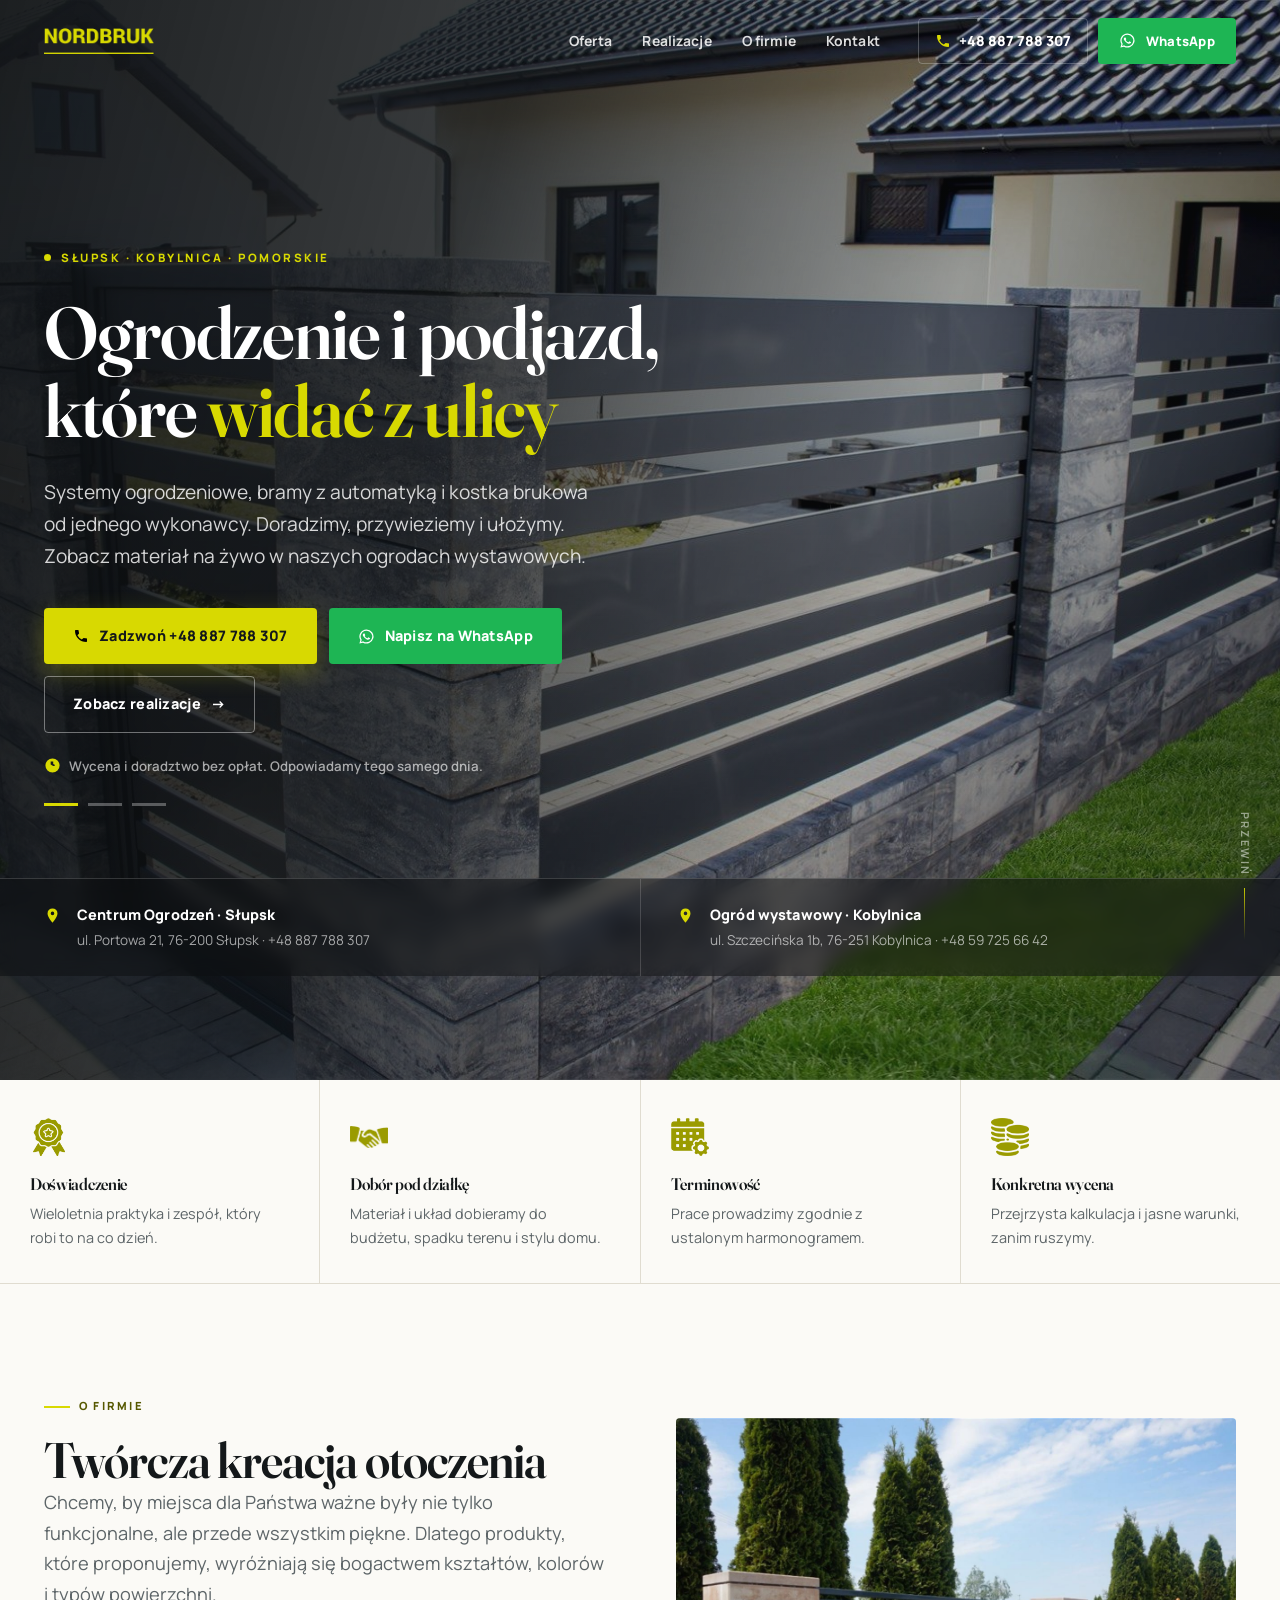
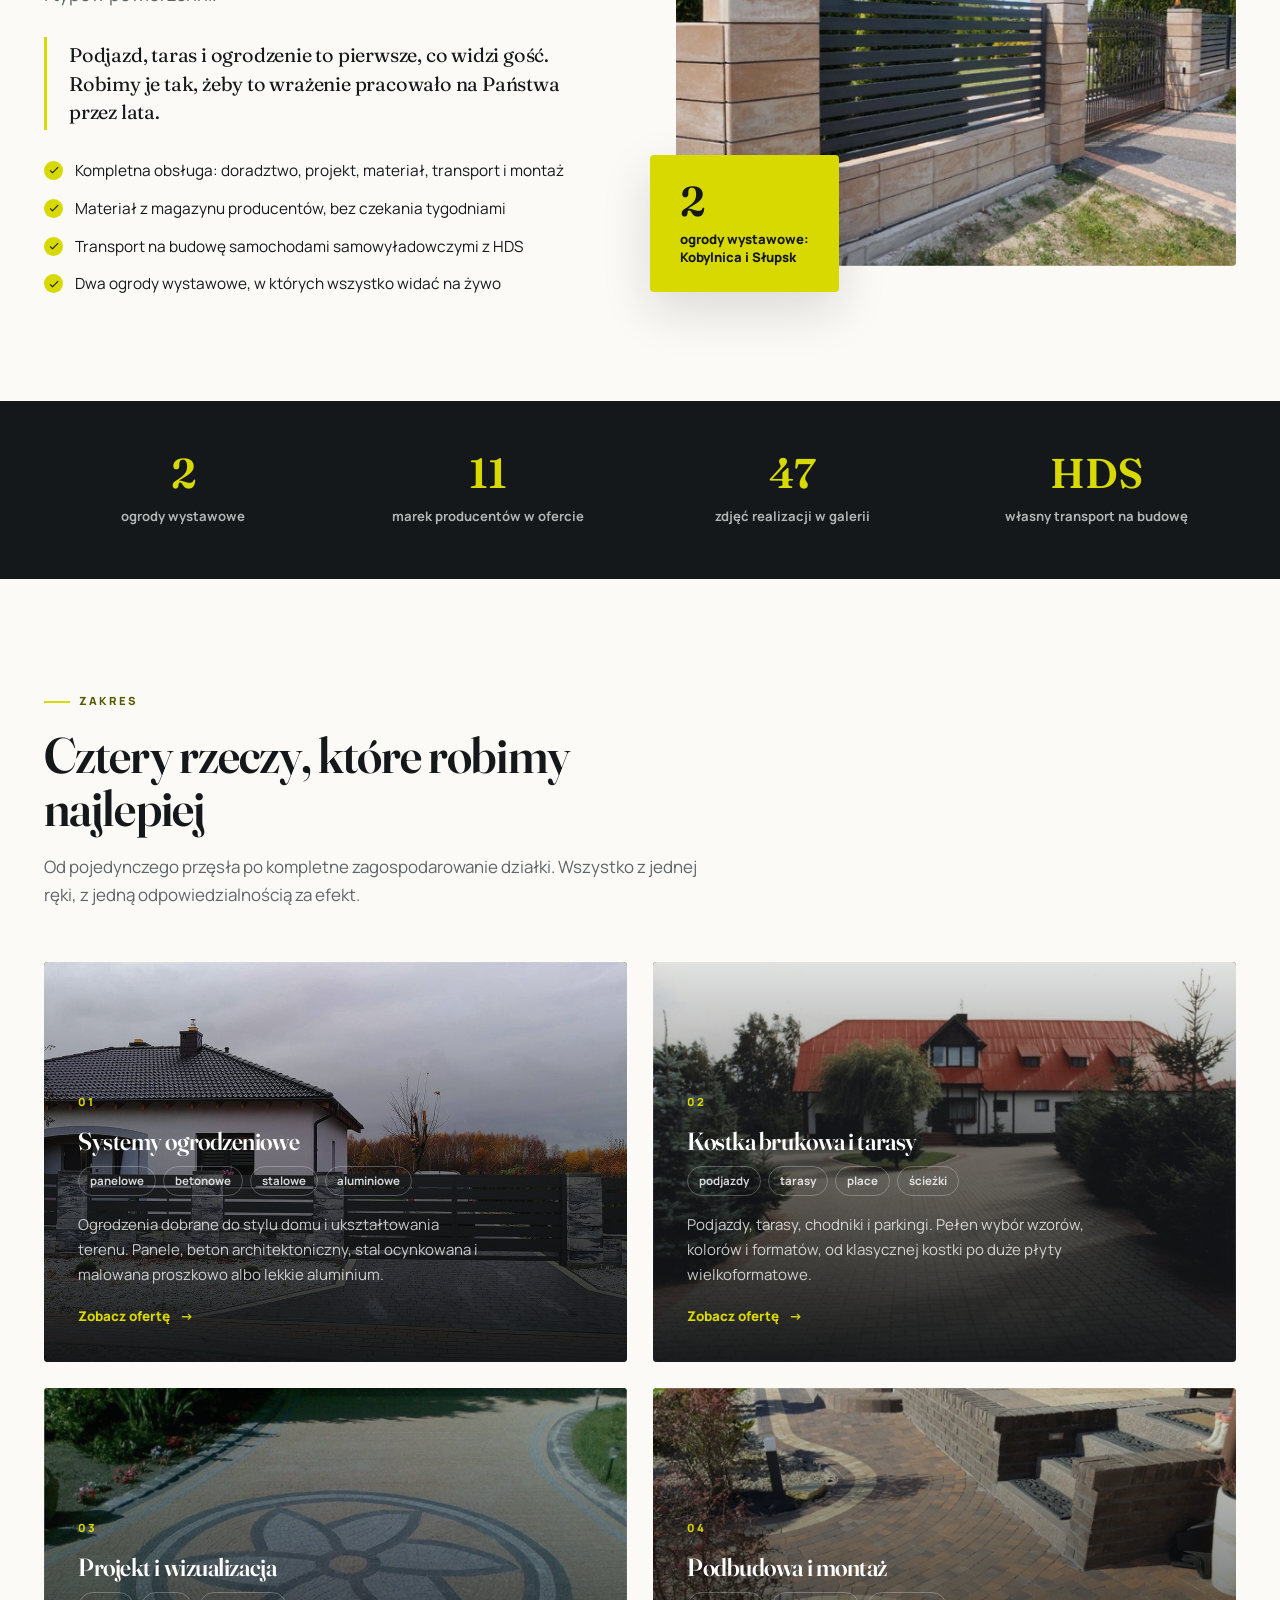
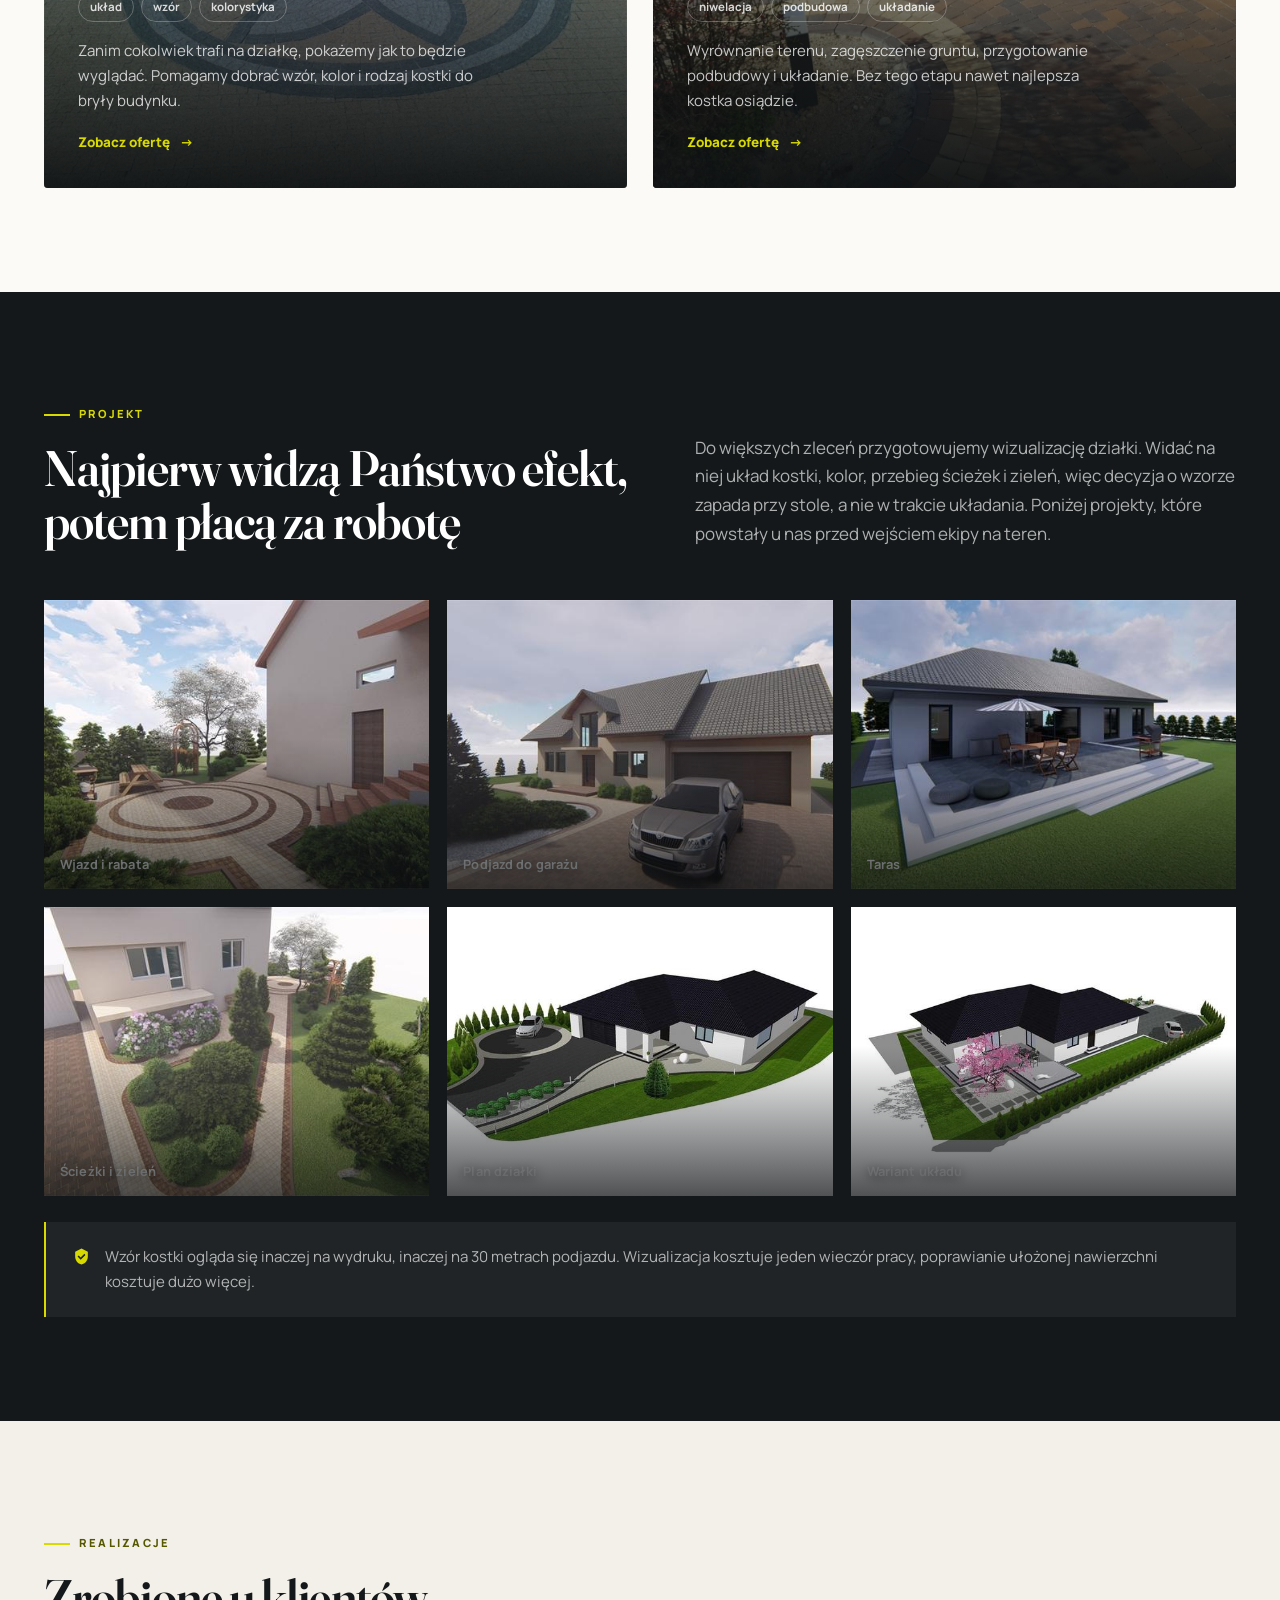
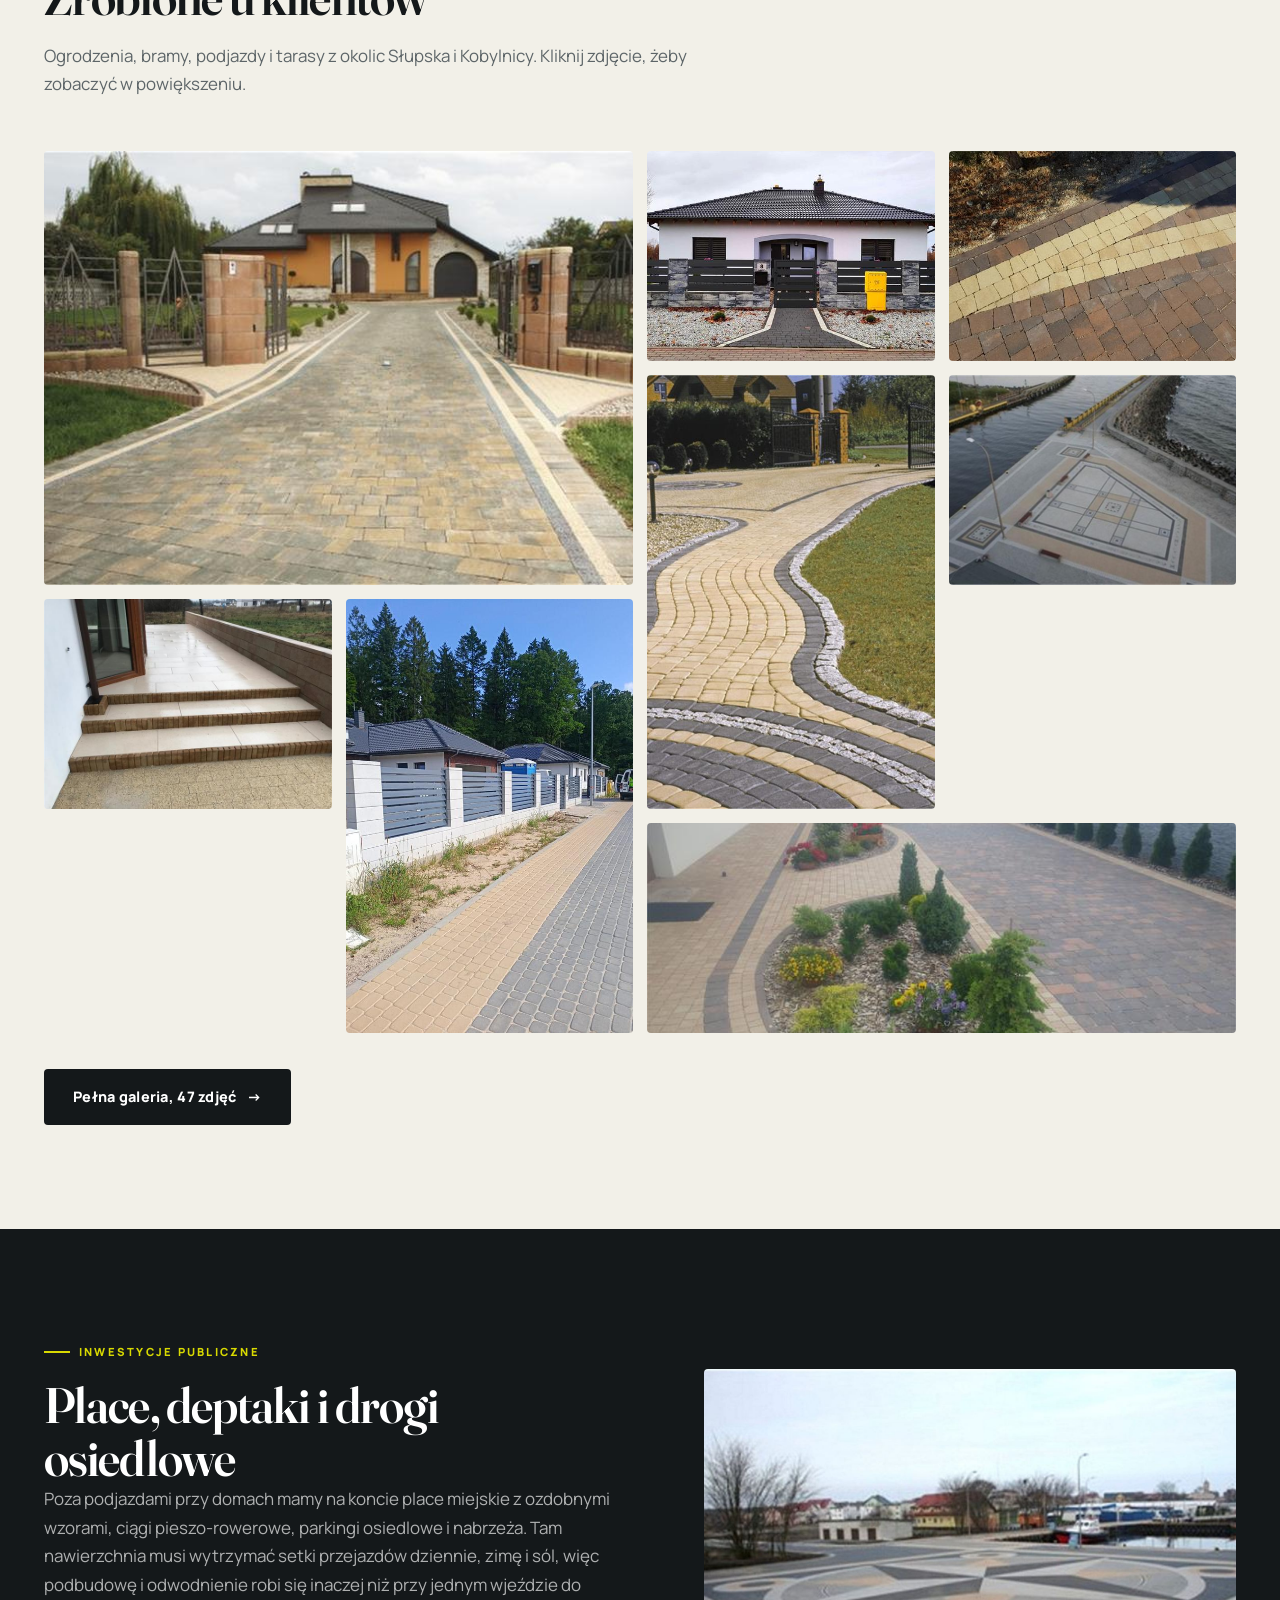
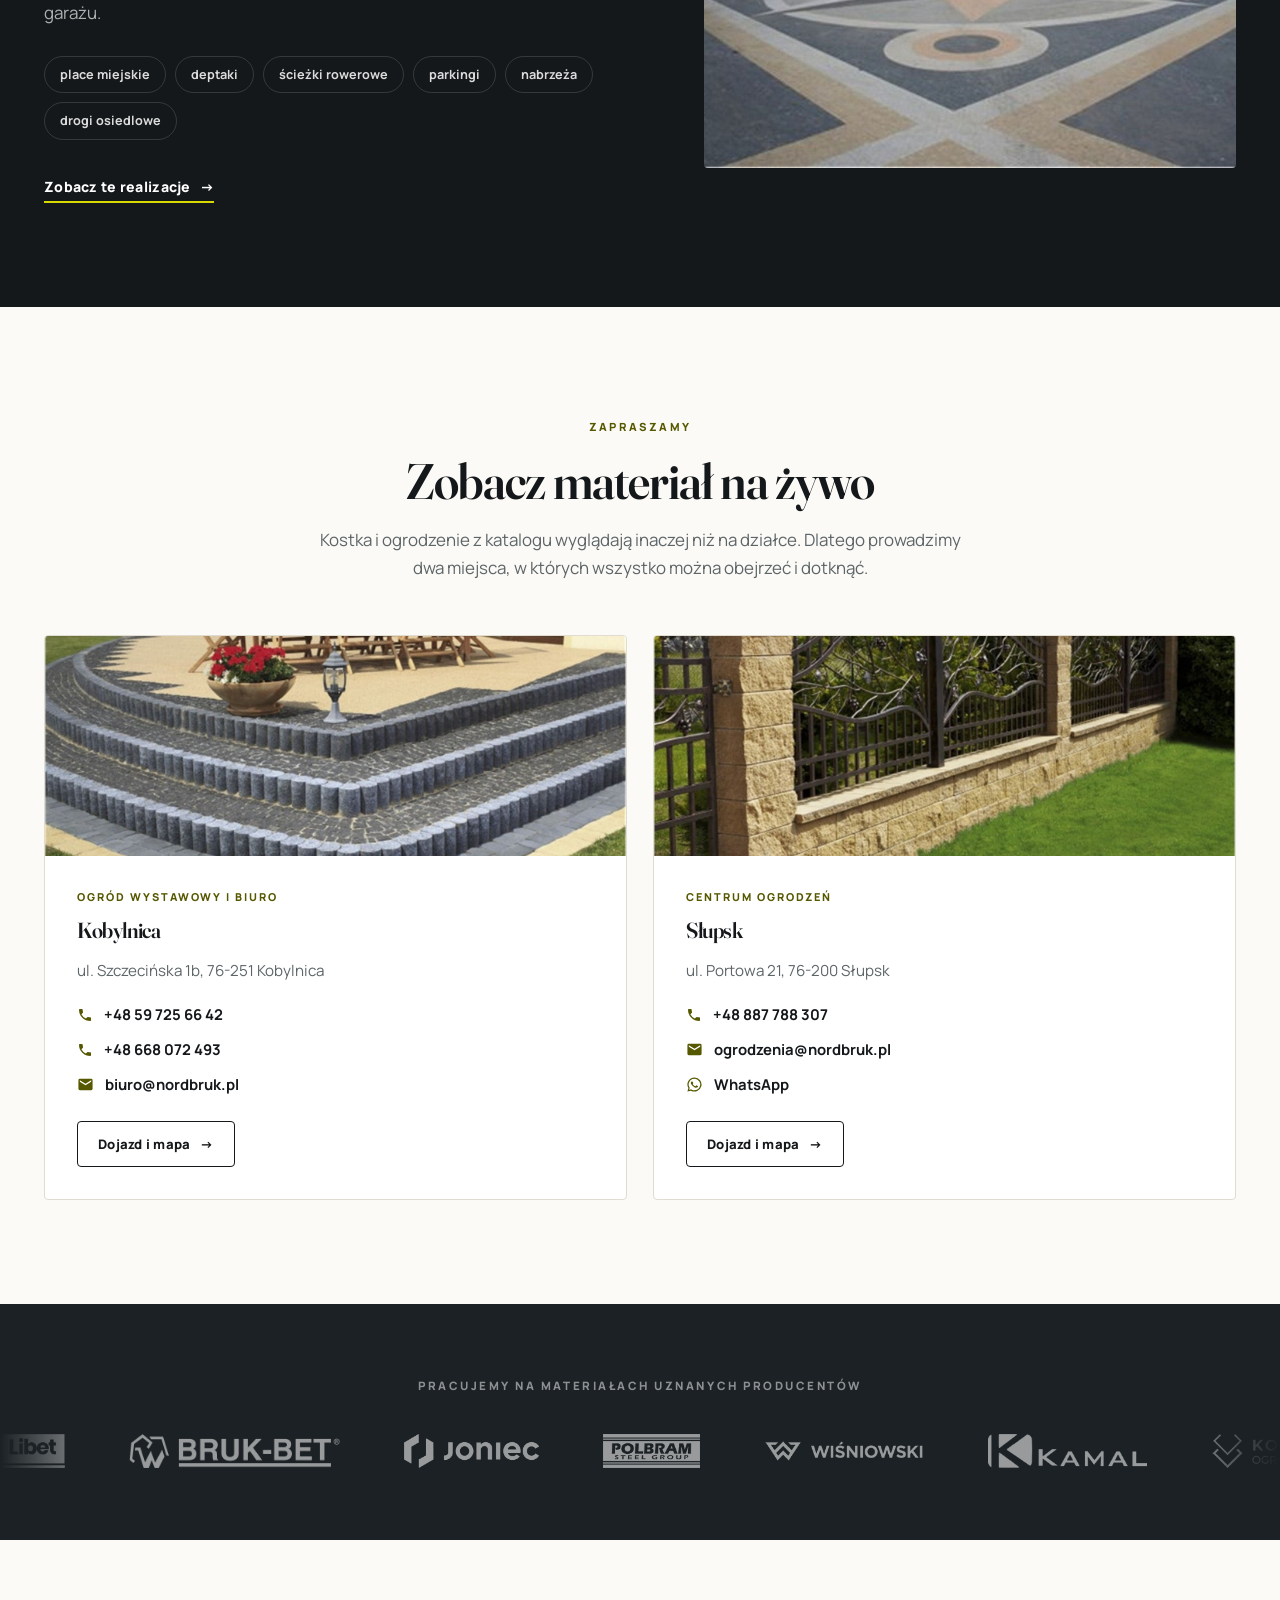
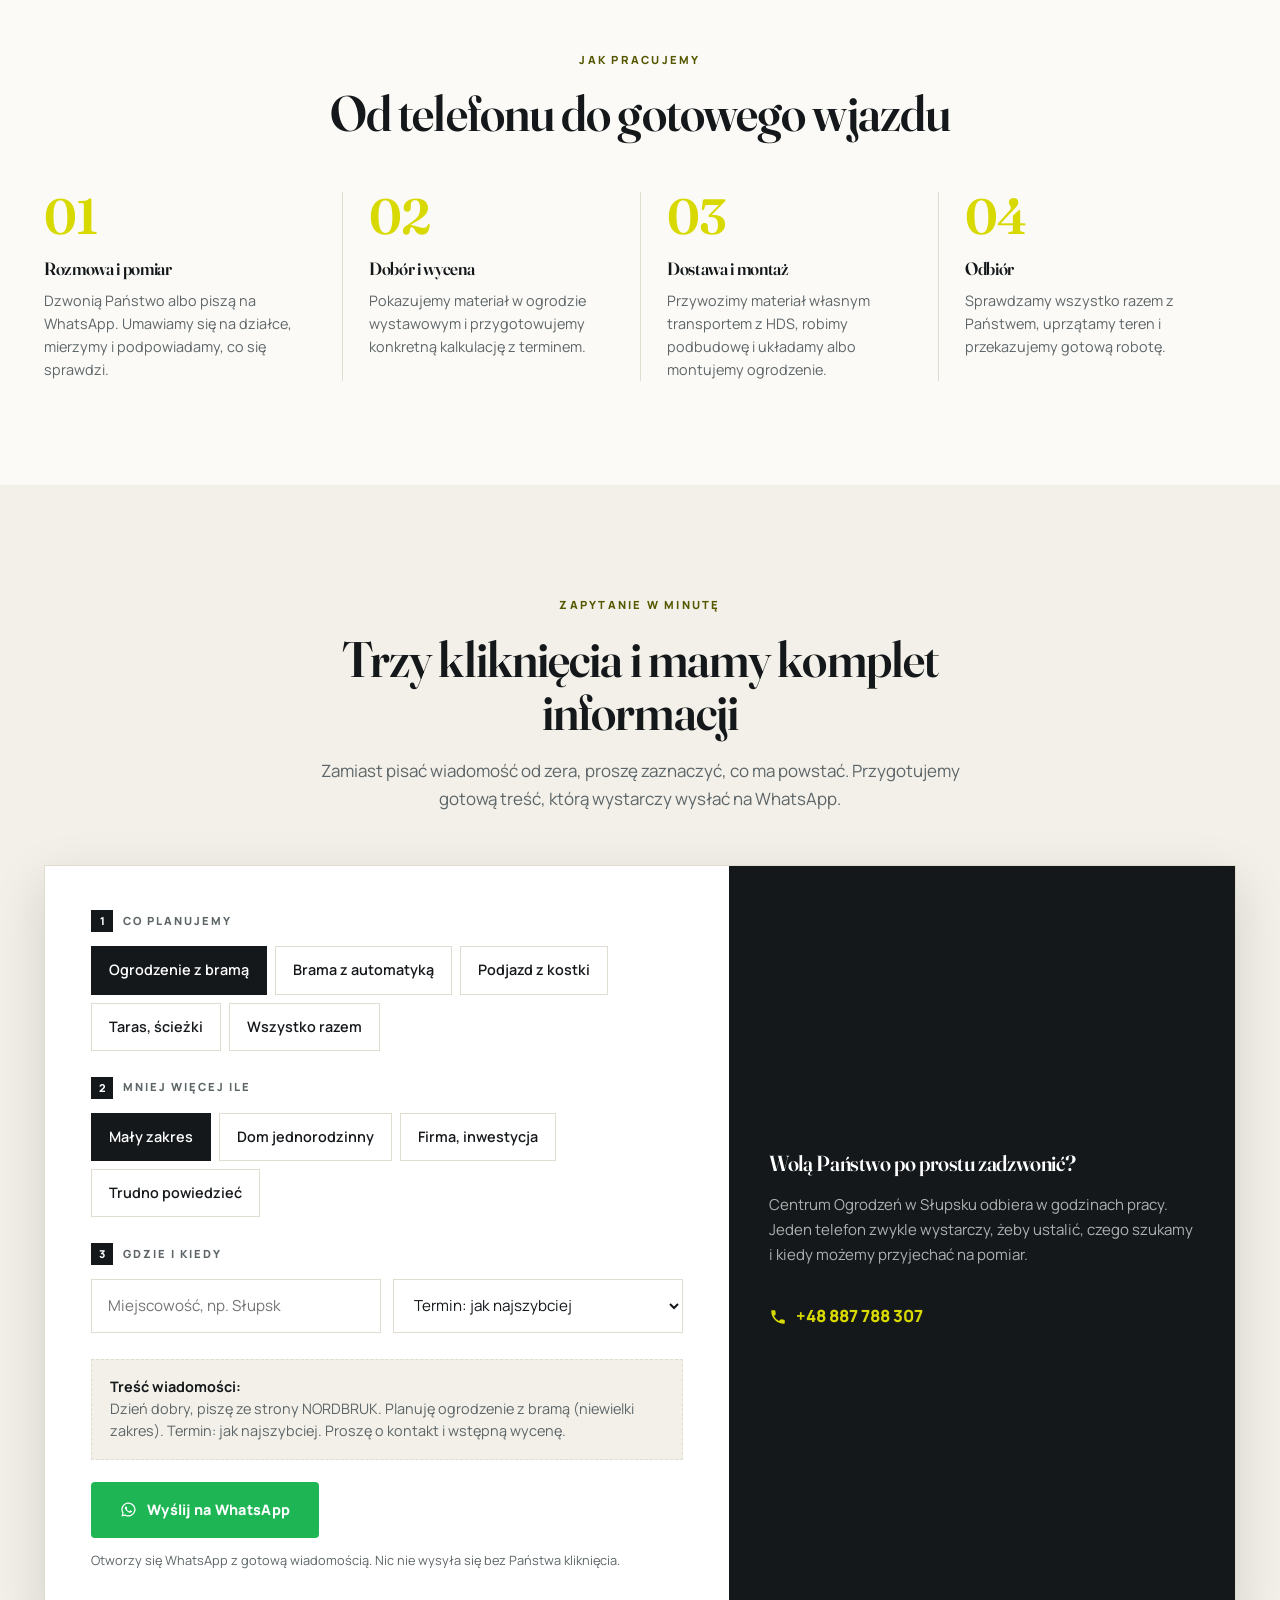
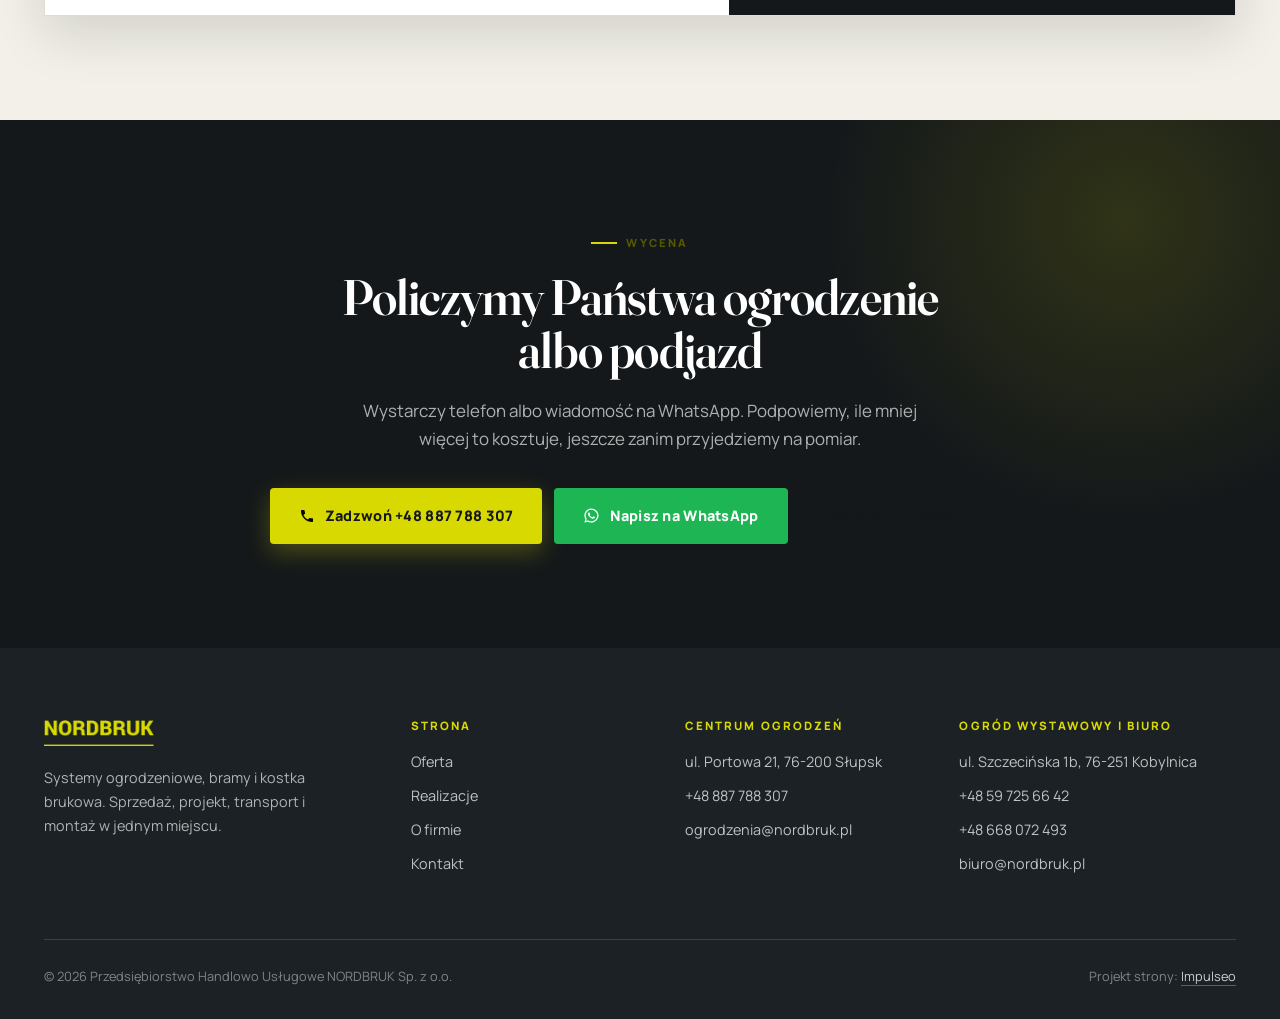
==== commit 2588eba8: "Stopka: podpis Impulseo z linkiem + poprawka znikajacego napisu w naglowku" ====
--- a/index.html
+++ b/index.html
@@ -415,7 +415,7 @@
     </div>
     <div class="foot-bot">
       <span>&copy; <span data-year>2026</span> Przedsiębiorstwo Handlowo Usługowe NORDBRUK Sp. z o.o.</span>
-      <span>Projekt strony: Krzysztof Brzeziński</span>
+      <span>Projekt strony: <a class="foot-credit" href="https://impulseo.pl" target="_blank" rel="noopener">Impulseo</a></span>
     </div>
   </div>
 </footer>
--- a/assets/styles.css
+++ b/assets/styles.css
@@ -678,3 +678,64 @@
   .kre-form{padding:30px 22px}
   .kre-row{grid-template-columns:1fr}
 }
+
+/* === HERO-FIT (29.07.2026) — hero DOPASOWUJE SIĘ do wysokości okna =========================
+   Zgłoszenie K. 29.07: na jego laptopie przyciski CTA w hero były ucięte dolną krawędzią
+   (Modern House). Pomiar headless (1512x879 → realny widok 792 px): dolna krawędź CTA
+   wypadała 123 px POD ekranem. Nawet przy maksymalnym oknie (982) było -20 px.
+
+   DLACZEGO POPRZEDNI FIX NIE DZIAŁAŁ: 27.07 dołożyliśmy @media(max-height:820px) — próg.
+   Widok K. ma ~792-895 px, czyli TUŻ NAD progiem → reguła w ogóle się nie włączała.
+   Progi są kruche: każdy inny laptop/dok/pasek zakładek przesuwa granicę.
+
+   ROZWIĄZANIE: zero progów. Każdy rozmiar, który decyduje o wysokości hero (typografia,
+   odstępy, padding), dostaje `min(dotychczasowa-wartość, X svh)` — czyli na wysokim ekranie
+   nic się nie zmienia, a im niższe okno, tym płynniej mniejsze. Treści NIE ucinamy.
+
+   Doklejane na SAM KONIEC styles.css (po motion) → wygrywa kaskadę, nie rusza reguł w miejscu.
+   Weryfikacja: tools-retrofit/measure_fold.py (mierzy zapas pod CTA dla 720/800/879/982). */
+
+/* ---------- HERO KINOWY (strona główna, rodziny „editorial") ---------- */
+.hero-cine .wrap{padding-block:min(var(--space-8),4svh)}
+.hero-cine .eyebrow{margin-bottom:min(var(--space-5),2svh)}
+.hero-cine h1{font-size:min(clamp(2.9rem,2rem + 4.4vw,5.2rem),7.6svh);
+  margin-bottom:min(var(--space-5),2.4svh)}
+.hero-cine .lead{font-size:min(1.125rem,2.3svh);line-height:1.55;
+  margin-bottom:min(var(--space-7),3.2svh)}
+
+/* ---------- HERO FACHOWCY — wariant A (pełny ekran) ---------- */
+.hf-panel{padding-top:min(clamp(6.5rem,13vh,9rem),11svh);
+  padding-bottom:min(clamp(2.6rem,6vh,3.6rem),4svh)}
+.hf-title{font-size:min(clamp(2.3rem,1.6rem + 3.2vw,4.3rem),7svh);
+  margin-top:min(var(--space-4),1.8svh);margin-bottom:min(var(--space-4),1.8svh)}
+.hf-lead{font-size:min(1.18rem,2.3svh);line-height:1.5}
+.hf-phone{margin-top:min(var(--space-6),2.8svh);margin-bottom:min(var(--space-5),2.2svh)}
+.hf-phone-num{font-size:min(clamp(2rem,1.5rem + 2.4vw,3.05rem),5.2svh)}
+.hf-trust{margin-top:min(var(--space-6),2.6svh);padding-top:min(var(--space-4),1.6svh)}
+
+/* Telefon: tam liczy się czytelność, nie upychanie — skalowanie wysokością wyłączone,
+   bo przy 844 px wysokości ekranu svh-limity zaczęłyby zmniejszać tekst bez potrzeby. */
+@media(max-width:680px){
+  .hero-cine h1{font-size:clamp(1.9rem,1.15rem + 4.4vw,2.7rem)}
+  .hero-cine .lead{font-size:.98rem}
+  .hf-title{font-size:clamp(2.1rem,1.6rem + 3.2vw,3rem)}
+  .hf-lead{font-size:1rem}
+  .hf-phone-num{font-size:clamp(1.9rem,1.5rem + 2.4vw,2.5rem)}
+}
+/* === /HERO-FIT === */
+
+
+/* ====== IMPULSEO-FIX-20260731 ======================================================
+   1) PODPIS w stopce jest teraz linkiem do impulseo.pl - ma być widocznie klikalny.
+   2) ŻYWY NAGŁÓWEK: warstwa przenikających kadrów (.mt-hero-layer) miała z-index:1, więc
+      lądowała NAD przyciemnieniem hero, a w rodzinie „fachowcy" nawet nad panelem z tekstem
+      (.hf-panel nie miał własnego z-index). Efekt: przy zmianie zdjęcia napis znikał i wracał.
+      Teraz warstwa idzie tam, gdzie zdjęcie tła (z-index:-2), a treść nagłówka dostaje twardy
+      z-index:3. Zmieniają się WYŁĄCZNIE zdjęcia w tle - napis stoi nieruchomo.
+      (hero-cine celowo pominięte: tam img ma z-index:0 i układ był poprawny.) */
+.foot-bot a.foot-credit{color:rgba(255,255,255,.78);text-decoration:none;border-bottom:1px solid rgba(255,255,255,.28)}
+.foot-bot a.foot-credit:hover{color:#fff;border-bottom-color:#fff}
+.hero-fach > img.mt-hero-layer,.hero-gastro > img.mt-hero-layer,.hero-auto > img.mt-hero-layer,
+.hero-dom > img.mt-hero-layer,.hero-studio > img.mt-hero-layer{z-index:-2}
+.hf-panel,.hf-inner,.hd-panel,.hk-panel,.ha-inner,.hs-inner,.hg-inner{position:relative;z-index:3}
+/* ====== koniec IMPULSEO-FIX-20260731 ====== */
